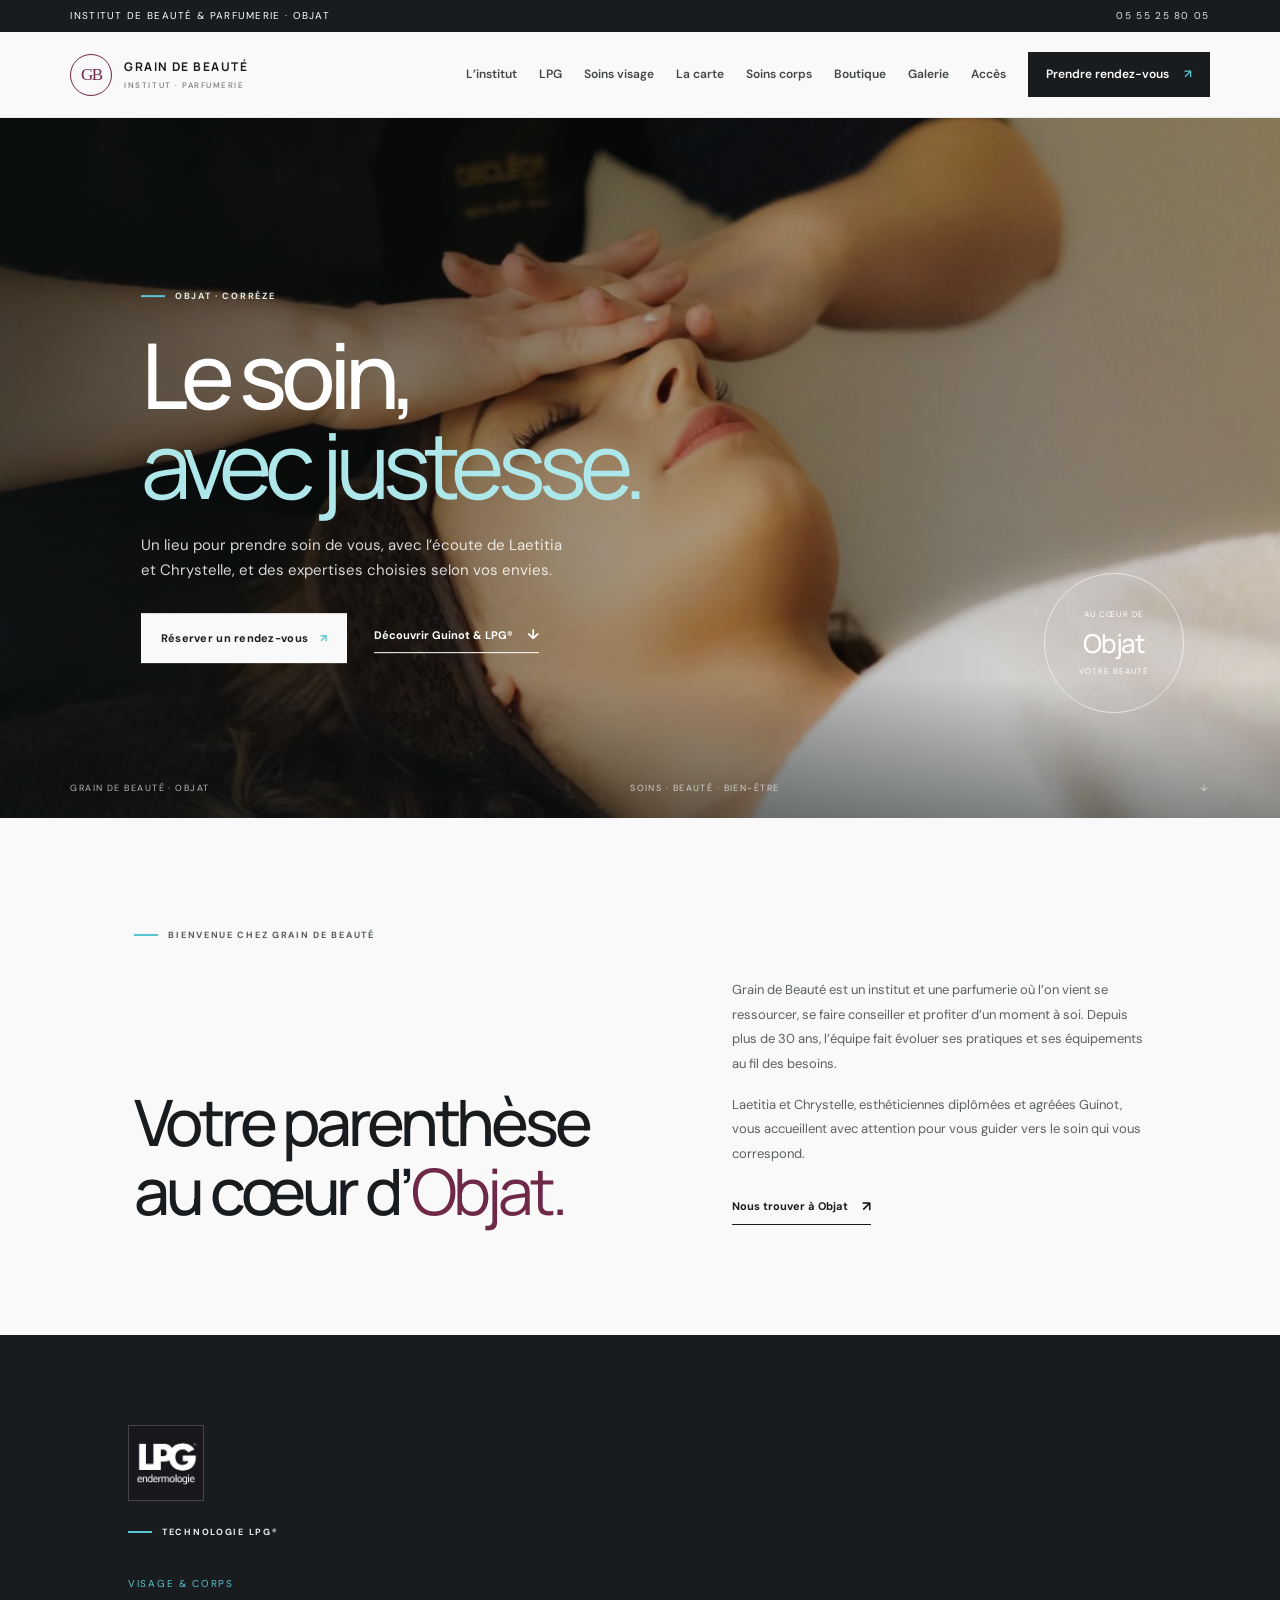
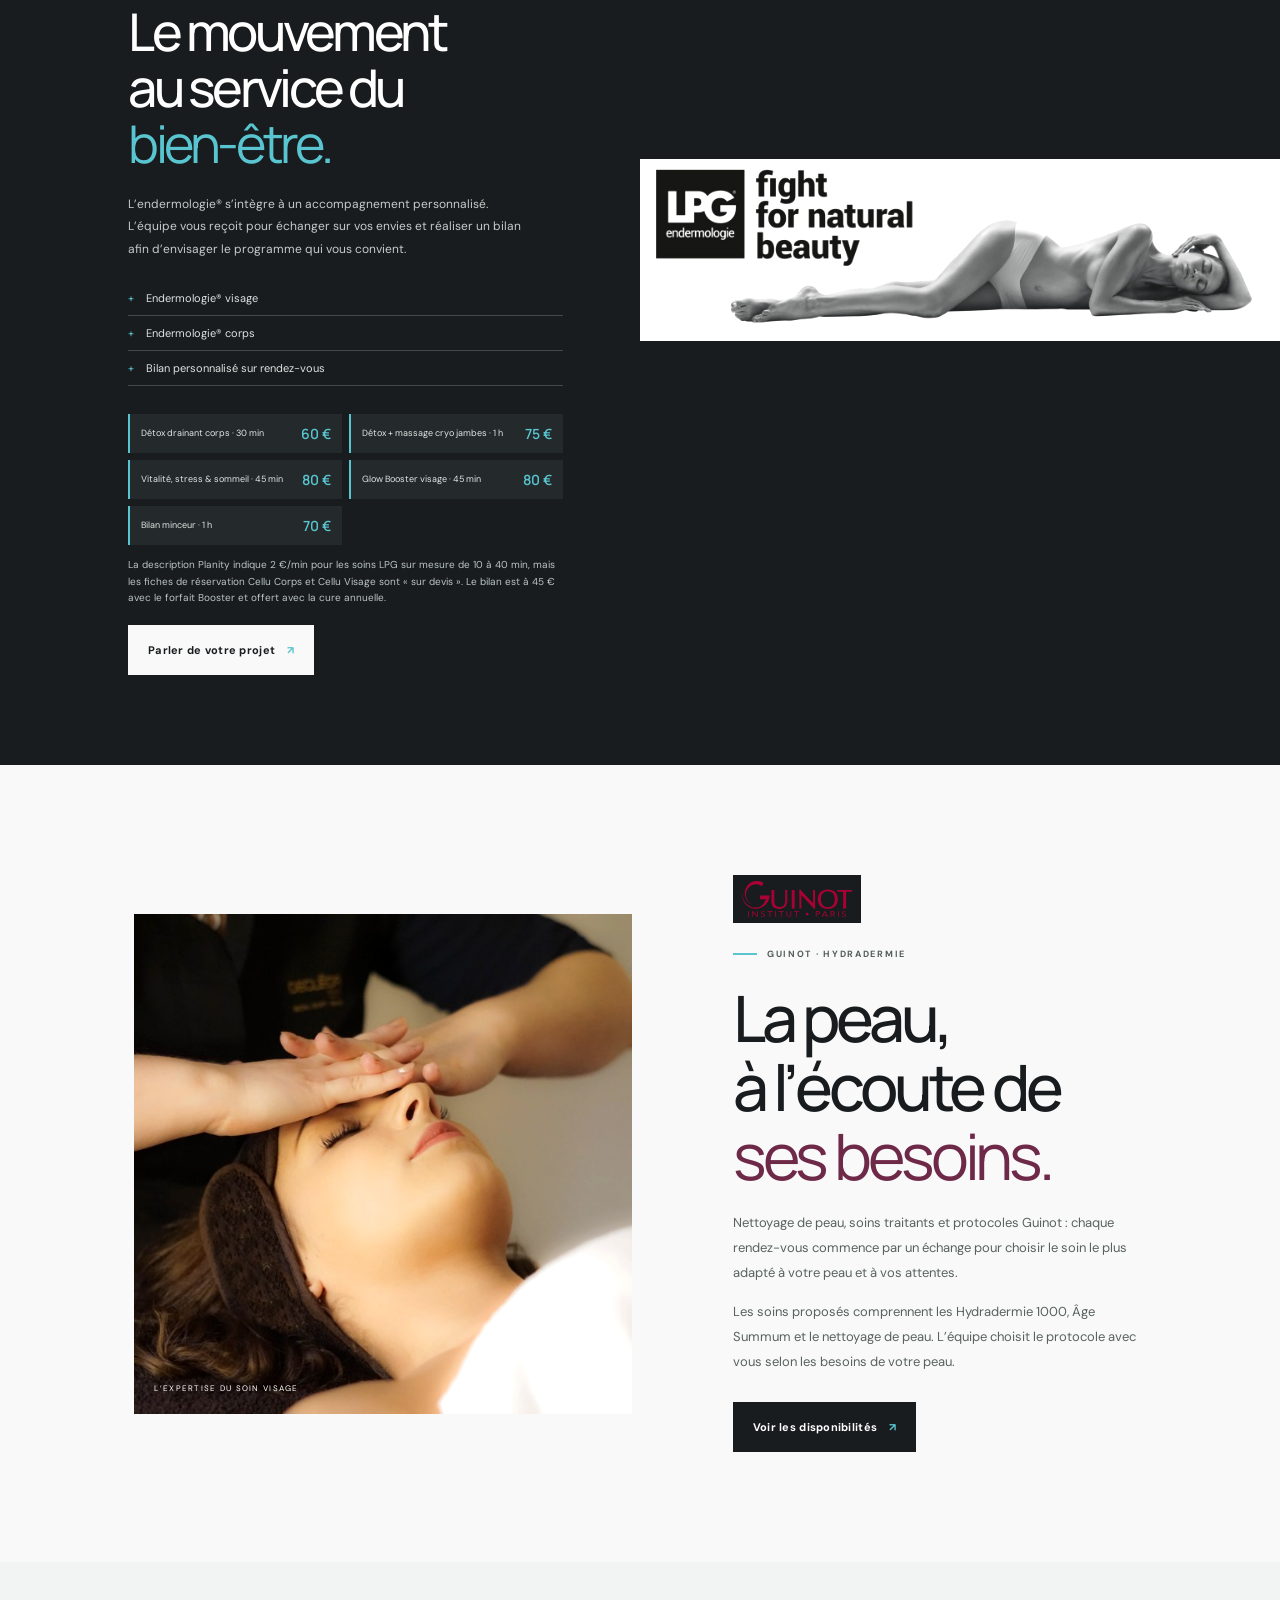
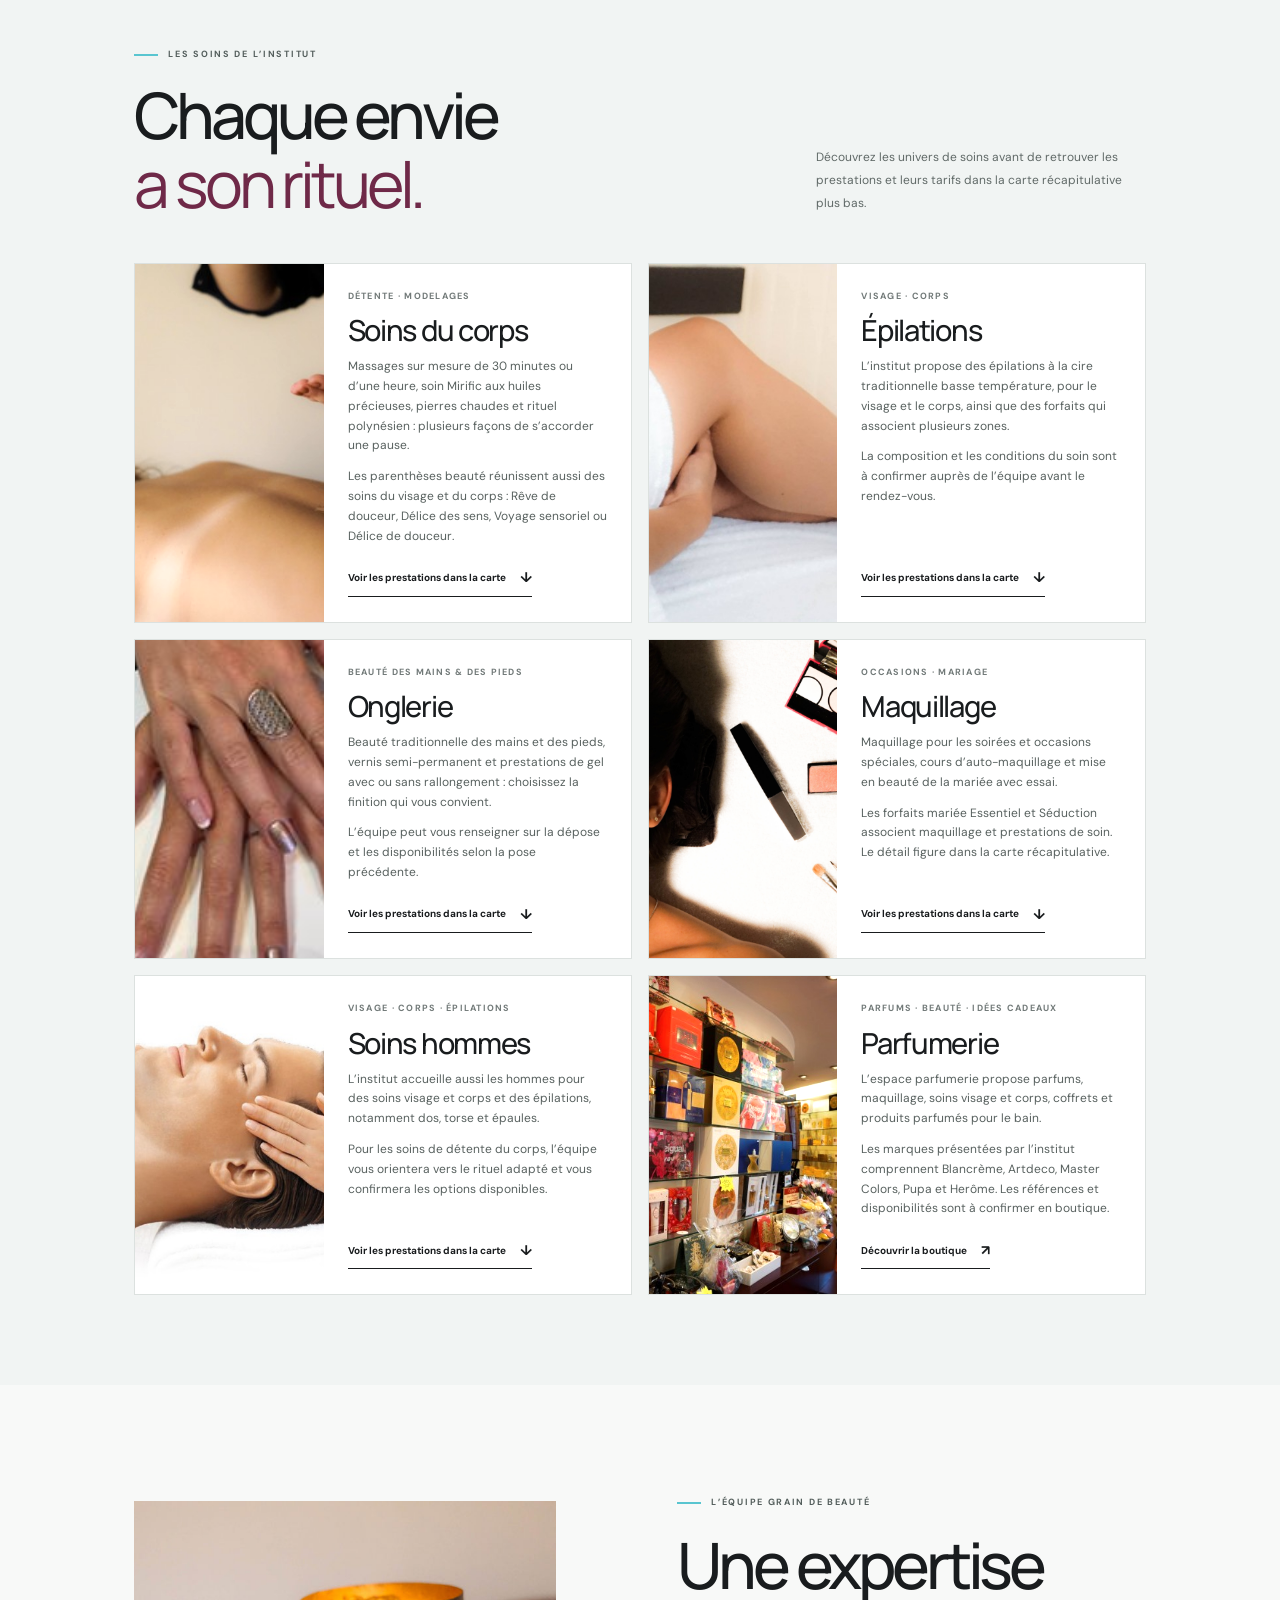
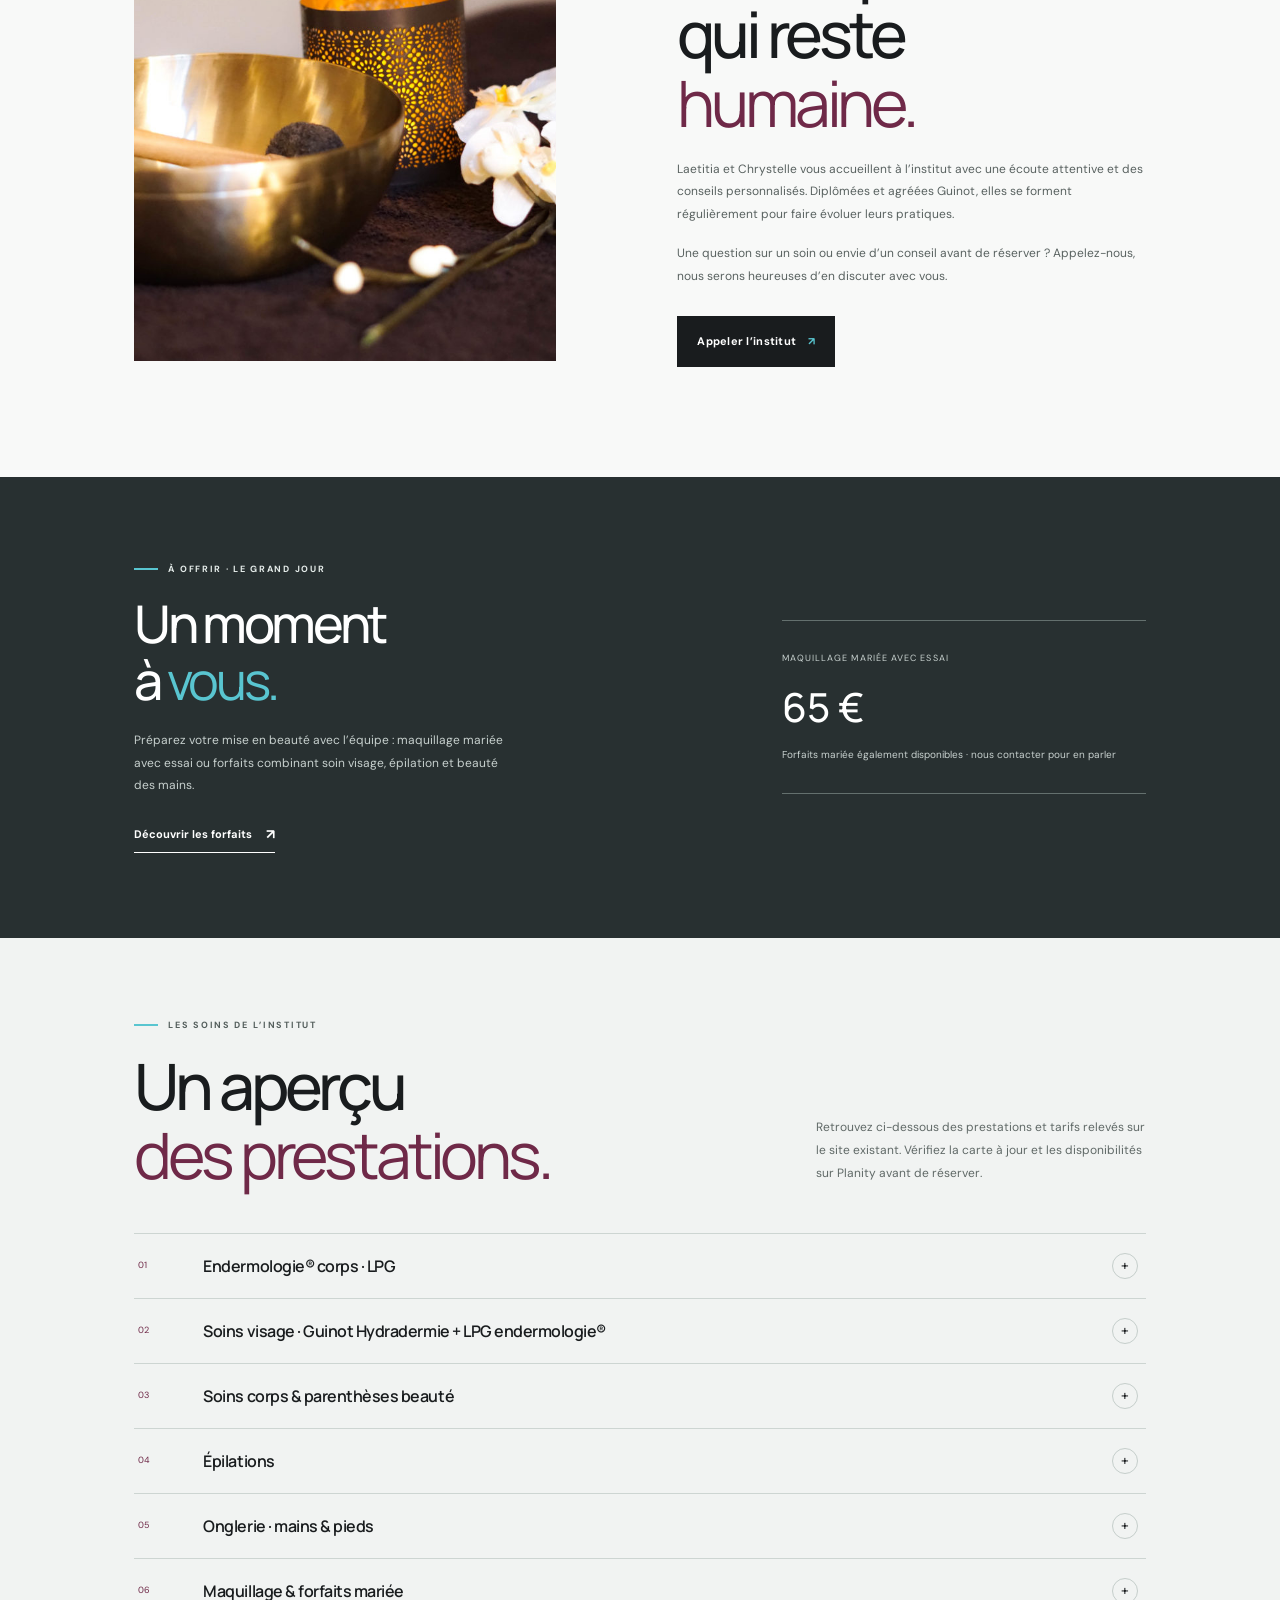
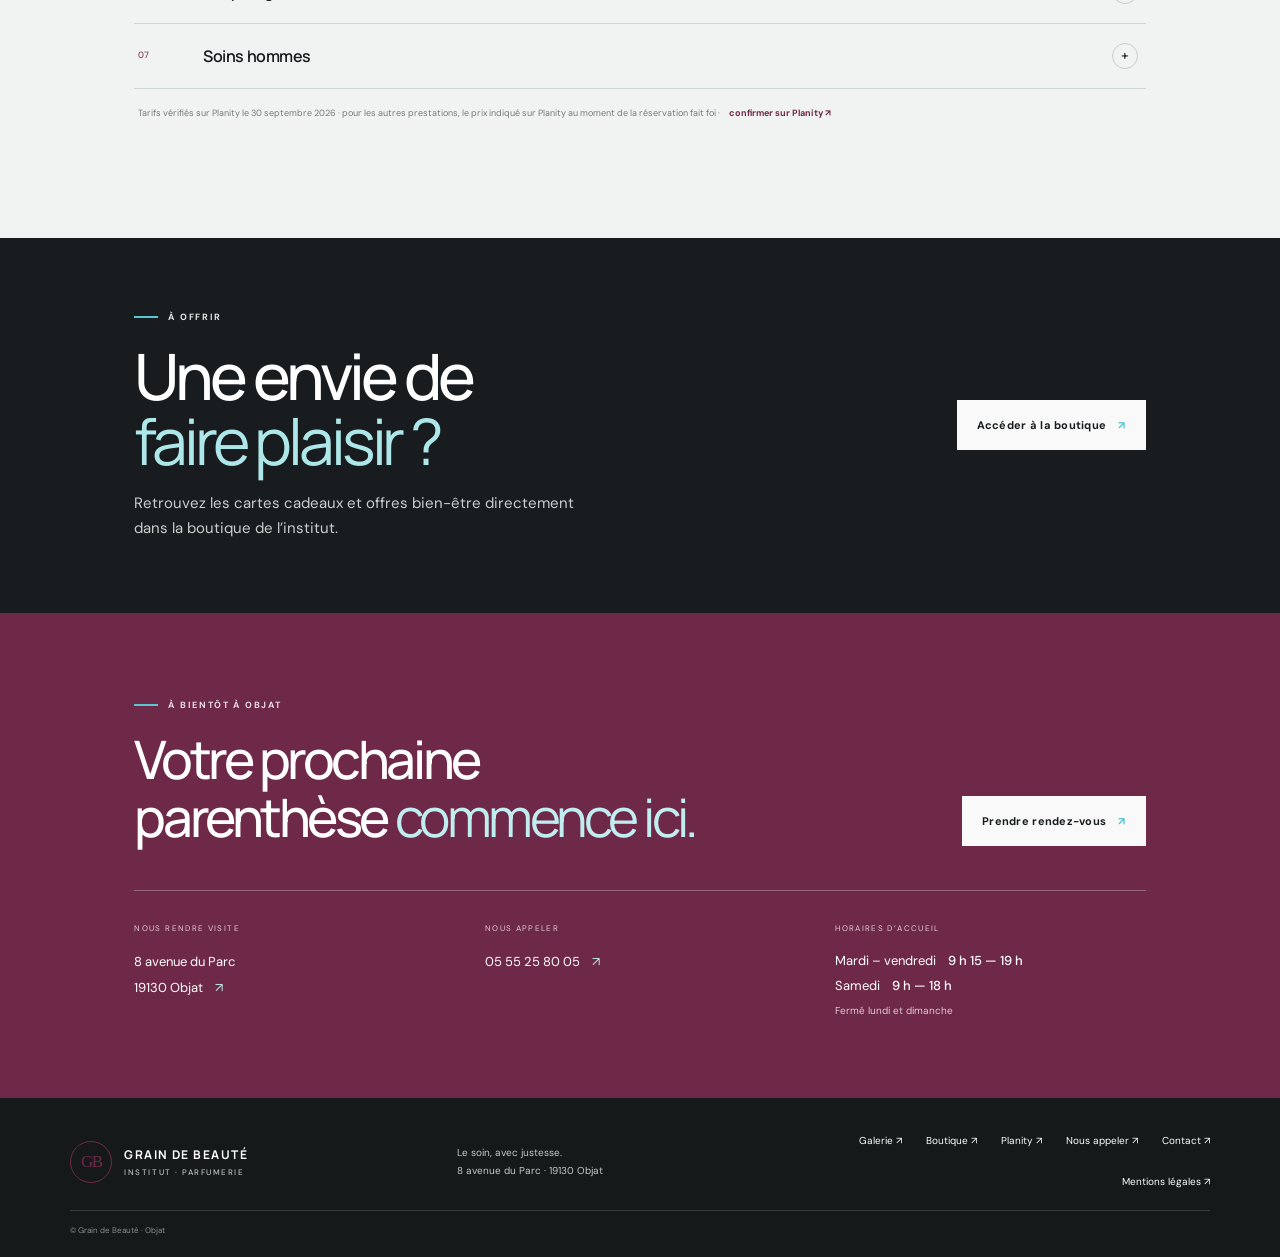
==== public/index.html @ 1030d1b6 "Use institute care section label" ====
<!doctype html>
<html lang="fr">
<head>
  <meta charset="utf-8">
  <meta name="viewport" content="width=device-width, initial-scale=1">
  <meta name="theme-color" content="#191c1e">
  <meta name="description" content="Grain de Beauté, institut de beauté et parfumerie à Objat. Soins visage Guinot, LPG, soins corps, épilation, onglerie et maquillage. Réservez votre rendez-vous.">
  <title>Grain de Beauté — Institut & parfumerie à Objat</title>
  <link rel="preconnect" href="https://fonts.googleapis.com">
  <link rel="preconnect" href="https://fonts.gstatic.com" crossorigin>
  <link href="https://fonts.googleapis.com/css2?family=DM+Sans:wght@400;500;600;700&family=Manrope:wght@400;500;600;700;800&display=swap" rel="stylesheet">
  <link rel="stylesheet" href="style.css?v=20260930n">
</head>
<body>
  <div class="topline"><span>Institut de beauté & parfumerie · Objat</span><a href="tel:+33555258005">05 55 25 80 05</a></div>
  <header class="header">
    <a class="brand" href="#accueil" aria-label="Grain de Beauté, accueil"><span class="brand-mark">GB</span><span>GRAIN DE BEAUTÉ<small>INSTITUT · PARFUMERIE</small></span></a>
    <button class="menu-toggle" aria-label="Ouvrir le menu" aria-expanded="false"><i></i><i></i></button>
    <nav class="nav"><a href="#institut">L’institut</a><a href="#lpg">LPG</a><a href="#visage">Soins visage</a><a href="#carte">La carte</a><a href="#article-corps">Soins corps</a><a href="#boutique">Boutique</a><a href="galerie.html#galerie">Galerie</a><a href="#contact">Accès</a><a class="nav-cta" href="https://www.planity.com/grain-de-beaute-19130-objat" target="_blank" rel="noopener">Prendre rendez-vous <span>↗</span></a></nav>
  </header>
  <main>
    <section class="hero" id="accueil">
      <img class="hero-image" src="assets/soin-visage-01.jpg" alt="Un moment de soin visage à l’institut Grain de Beauté">
      <div class="hero-shade"></div>
      <div class="hero-content"><p class="eyebrow light"><span></span> OBJAT · CORRÈZE</p><h1>Le soin,<br><em>avec justesse.</em></h1><p class="hero-copy">Un lieu pour prendre soin de vous, avec l’écoute de Laetitia et Chrystelle, et des expertises choisies selon vos envies.</p><div class="hero-actions"><a class="button button-light" href="https://www.planity.com/grain-de-beaute-19130-objat" target="_blank" rel="noopener">Réserver un rendez-vous <span>↗</span></a><a class="text-link light-link" href="#lpg">Découvrir Guinot & LPG® <span>↓</span></a></div></div>
      <div class="hero-stamp"><span>AU CŒUR DE</span><strong>Objat</strong><span>Votre beauté</span></div>
      <div class="hero-bottom"><span>GRAIN DE BEAUTÉ · OBJAT</span><span>SOINS · BEAUTÉ · BIEN-ÊTRE</span><span>↓</span></div>
    </section>
    <section class="intro section-pad" id="institut"><div class="eyebrow"><span></span> BIENVENUE CHEZ GRAIN DE BEAUTÉ</div><div class="intro-grid"><h2>Votre parenthèse<br>au cœur d’<em>Objat.</em></h2><div class="intro-text"><p>Grain de Beauté est un institut et une parfumerie où l’on vient se ressourcer, se faire conseiller et profiter d’un moment à soi. Depuis plus de 30 ans, l’équipe fait évoluer ses pratiques et ses équipements au fil des besoins.</p><p>Laetitia et Chrystelle, esthéticiennes diplômées et agréées Guinot, vous accueillent avec attention pour vous guider vers le soin qui vous correspond.</p><a class="text-link" href="#contact">Nous trouver à Objat <span>↗</span></a></div></div></section>
<section class="lpg-band" id="lpg"><div class="lpg-copy"><img class="lpg-brand-logo" src="assets/photos-site-source/Logoendermologie.jpg" alt="Logo LPG endermologie"><div class="eyebrow light"><span></span> TECHNOLOGIE LPG®</div><p class="lpg-kicker">VISAGE & CORPS</p><h2>Le mouvement<br>au service du <em>bien-être.</em></h2><p>L’endermologie® s’intègre à un accompagnement personnalisé. L’équipe vous reçoit pour échanger sur vos envies et réaliser un bilan afin d’envisager le programme qui vous convient.</p><ul><li>Endermologie® visage</li><li>Endermologie® corps</li><li>Bilan personnalisé sur rendez-vous</li></ul><div class="lpg-prices"><div><span>Détox drainant corps · 30 min</span><strong>60 €</strong></div><div><span>Détox + massage cryo jambes · 1 h</span><strong>75 €</strong></div><div><span>Vitalité, stress & sommeil · 45 min</span><strong>80 €</strong></div><div><span>Glow Booster visage · 45 min</span><strong>80 €</strong></div><div><span>Bilan minceur · 1 h</span><strong>70 €</strong></div></div><p class="lpg-price-note">La description Planity indique 2 €/min pour les soins LPG sur mesure de 10 à 40 min, mais les fiches de réservation Cellu Corps et Cellu Visage sont « sur devis ». Le bilan est à 45 € avec le forfait Booster et offert avec la cure annuelle.</p><a class="button button-light" href="https://www.planity.com/grain-de-beaute-19130-objat" target="_blank" rel="noopener">Parler de votre projet <span>↗</span></a></div><div class="lpg-art"><img class="lpg-photo" src="assets/photos-site-source/LPG-endermologie-recadrage.png" alt="Soin LPG endermologie, appareil et modèle"><div class="lpg-photo-shade"></div><span class="lpg-label">LE SOIN<br>AVEC JUSTESSE</span><span class="lpg-index">GDB / 06</span></div></section>
    <section class="feature section-pad" id="visage"><div class="feature-image"><img src="assets/soin-visage-01.jpg" alt="Soin visage professionnel à Objat"><span class="image-caption">L’EXPERTISE DU SOIN VISAGE</span></div><div class="feature-copy"><img class="feature-brand-logo" src="assets/guinot-logo.svg" alt="Guinot"><div class="eyebrow"><span></span> GUINOT · HYDRADERMIE</div><h2>La peau,<br>à l’écoute de <em>ses besoins.</em></h2><p>Nettoyage de peau, soins traitants et protocoles Guinot : chaque rendez-vous commence par un échange pour choisir le soin le plus adapté à votre peau et à vos attentes.</p><p>Les soins proposés comprennent les Hydradermie 1000, Âge Summum et le nettoyage de peau. L’équipe choisit le protocole avec vous selon les besoins de votre peau.</p><a class="button button-dark" href="https://www.planity.com/grain-de-beaute-19130-objat" target="_blank" rel="noopener">Voir les disponibilités <span>↗</span></a></div></section>


    <section class="editorial-services section-pad" aria-labelledby="editorial-services-title">
      <div class="section-heading"><div><div class="eyebrow"><span></span> LES SOINS DE L’INSTITUT</div><h2 id="editorial-services-title">Chaque envie<br><em>a son rituel.</em></h2></div><p>Découvrez les univers de soins avant de retrouver les prestations et leurs tarifs dans la carte récapitulative plus bas.</p></div>
      <div class="editorial-grid">
        <article class="editorial-card" id="article-corps"><img src="assets/photos-site-source/0959733001539679515.jpg" alt="Massage relaxant réalisé à l’institut" loading="lazy"><div><span class="small-index">DÉTENTE · MODELAGES</span><h3>Soins du corps</h3><p>Massages sur mesure de 30 minutes ou d’une heure, soin Mirific aux huiles précieuses, pierres chaudes et rituel polynésien : plusieurs façons de s’accorder une pause.</p><p>Les parenthèses beauté réunissent aussi des soins du visage et du corps : Rêve de douceur, Délice des sens, Voyage sensoriel ou Délice de douceur.</p><a class="text-link" href="#corps">Voir les prestations dans la carte <span>↓</span></a></div></article>
        <article class="editorial-card" id="article-epilation"><img src="assets/photos-site-source/0838986001539687919.jpg" alt="Soin d’épilation à l’institut" loading="lazy"><div><span class="small-index">VISAGE · CORPS</span><h3>Épilations</h3><p>L’institut propose des épilations à la cire traditionnelle basse température, pour le visage et le corps, ainsi que des forfaits qui associent plusieurs zones.</p><p>La composition et les conditions du soin sont à confirmer auprès de l’équipe avant le rendez-vous.</p><a class="text-link" href="#epilation">Voir les prestations dans la carte <span>↓</span></a></div></article>
        <article class="editorial-card" id="article-onglerie"><img src="assets/photos-site-source/0574151001539265938.jpg" alt="Manucure et vernis semi-permanent" loading="lazy"><div><span class="small-index">BEAUTÉ DES MAINS & DES PIEDS</span><h3>Onglerie</h3><p>Beauté traditionnelle des mains et des pieds, vernis semi-permanent et prestations de gel avec ou sans rallongement : choisissez la finition qui vous convient.</p><p>L’équipe peut vous renseigner sur la dépose et les disponibilités selon la pose précédente.</p><a class="text-link" href="#onglerie">Voir les prestations dans la carte <span>↓</span></a></div></article>
        <article class="editorial-card" id="article-maquillage"><img src="assets/photos-site-source/DSC06290-scaled.jpg" alt="Maquillage réalisé à Grain de Beauté" loading="lazy"><div><span class="small-index">OCCASIONS · MARIAGE</span><h3>Maquillage</h3><p>Maquillage pour les soirées et occasions spéciales, cours d’auto-maquillage et mise en beauté de la mariée avec essai.</p><p>Les forfaits mariée Essentiel et Séduction associent maquillage et prestations de soin. Le détail figure dans la carte récapitulative.</p><a class="text-link" href="#maquillage">Voir les prestations dans la carte <span>↓</span></a></div></article>
        <article class="editorial-card" id="article-hommes"><img src="assets/photos-site-source/homme.jpg" alt="Soin proposé aux hommes à l’institut" loading="lazy"><div><span class="small-index">VISAGE · CORPS · ÉPILATIONS</span><h3>Soins hommes</h3><p>L’institut accueille aussi les hommes pour des soins visage et corps et des épilations, notamment dos, torse et épaules.</p><p>Pour les soins de détente du corps, l’équipe vous orientera vers le rituel adapté et vous confirmera les options disponibles.</p><a class="text-link" href="#hommes">Voir les prestations dans la carte <span>↓</span></a></div></article>
        <article class="editorial-card" id="article-parfumerie"><img src="assets/photos-site-source/0691346001542719117.jpg" alt="Parfums et produits de beauté en boutique" loading="lazy"><div><span class="small-index">PARFUMS · BEAUTÉ · IDÉES CADEAUX</span><h3>Parfumerie</h3><p>L’espace parfumerie propose parfums, maquillage, soins visage et corps, coffrets et produits parfumés pour le bain.</p><p>Les marques présentées par l’institut comprennent Blancrème, Artdeco, Master Colors, Pupa et Herôme. Les références et disponibilités sont à confirmer en boutique.</p><a class="text-link" href="#boutique">Découvrir la boutique <span>↗</span></a></div></article>
      </div>
    </section>

    <section class="team section-pad" id="equipe"><div class="team-image"><img src="assets/institut-reference.jpg" alt="Un aperçu de l’univers de Grain de Beauté"></div><div class="team-copy"><div class="eyebrow"><span></span> L’ÉQUIPE GRAIN DE BEAUTÉ</div><h2>Une expertise<br>qui reste <em>humaine.</em></h2><p>Laetitia et Chrystelle vous accueillent à l’institut avec une écoute attentive et des conseils personnalisés. Diplômées et agréées Guinot, elles se forment régulièrement pour faire évoluer leurs pratiques.</p><p>Une question sur un soin ou envie d’un conseil avant de réserver ? Appelez-nous, nous serons heureuses d’en discuter avec vous.</p><a class="button button-dark" href="tel:+33555258005">Appeler l’institut <span>↗</span></a></div></section>
    <section class="bridal section-pad"><div class="bridal-note"><div class="eyebrow light"><span></span> À OFFRIR · LE GRAND JOUR</div><h2>Un moment<br>à <em>vous.</em></h2><p>Préparez votre mise en beauté avec l’équipe : maquillage mariée avec essai ou forfaits combinant soin visage, épilation et beauté des mains.</p><a class="text-link light-link" href="https://www.planity.com/grain-de-beaute-19130-objat" target="_blank" rel="noopener">Découvrir les forfaits <span>↗</span></a></div><div class="bridal-price"><span>MAQUILLAGE MARIÉE AVEC ESSAI</span><strong>65 €</strong><small>Forfaits mariée également disponibles · nous contacter pour en parler</small></div></section>

    <section class="service-menus section-pad" id="carte">
      <div class="section-heading"><div><div class="eyebrow"><span></span> LES SOINS DE L’INSTITUT</div><h2>Un aperçu<br><em>des prestations.</em></h2></div><p>Retrouvez ci-dessous des prestations et tarifs relevés sur le site existant. Vérifiez la carte à jour et les disponibilités sur Planity avant de réserver.</p></div>
      <details class="menu-accordion" id="lpg-carte"><summary><span>01</span><strong>Endermologie® corps · LPG</strong><span>+</span></summary><div class="menu-content"><div class="menu-items"><div><b>Détox drainant corps</b><small>45 min · 60 €</small></div><div><b>Détox drainant + massage cryo jambes</b><small>1 h · 75 €</small></div><div><b>Vitalité, stress & sommeil corps</b><small>45 min · 80 €</small></div><div><b>Soin sur mesure corps ou visage</b><small>10 à 40 min · 2 €/min dans la description Planity · fiche de réservation : sur devis</small></div><div><b>Forfait Booster · 10 séances</b><small>30 min · 60 €/séance ou 40 min · 80 €/séance (forfait sur devis)</small></div><div><b>Forfait Optimisation · 10 séances + 2 offertes</b><small>30 min · 60 €/séance ou 40 min · 80 €/séance dans la description Planity · réservation sur devis</small></div><div><b>Abonnement annuel corps · 20 séances + 4 offertes</b><small>30 min · 100 €/mois ou 40 min · 135 €/mois dans la description Planity · réservation sur devis</small></div></div><p class="menu-small">Un bilan personnalisé est proposé pour définir le programme. Les prestations et conditions sont à confirmer avec l’institut.</p></div></details>
      <details class="menu-accordion" id="visage-carte"><summary><span>02</span><strong>Soins visage · Guinot Hydradermie + LPG endermologie®</strong><span>+</span></summary><div class="menu-content"><div class="menu-items"><div><b>Soin détox réoxygénant</b><small>1 h 30 · 70 €</small></div><div><b>Hydradermie 1000</b><small>1 h 30 · 85 €</small></div><div><b>Hydradermie 1000 Jeunesse</b><small>1 h 30 · 95 €</small></div><div><b>Hydradermie 1000 Lift</b><small>1 h 30 · 110 €</small></div><div><b>Âge Summum</b><small>1 h 15 · 100 €</small></div><div><b>Hydradermie 1000 Lift + Âge Summum</b><small>1 h 30 · 120 €</small></div><div><b>Nettoyage de peau</b><small>1 h · 55 €</small></div><div><b>Soin moins de 20 ans</b><small>1 h · 45 €</small></div><div><b>Endermo Glow Booster</b><small>45 min · 80 €</small></div><div><b>Endermo Repulp</b><small>1 h · 100 €</small></div><div><b>Rénovateur peau neuve</b><small>1 h 30 · 110 €</small></div><div><b>Pro Lift</b><small>1 h 30 · 130 €</small></div><div><b>Endermo Regard & Lèvres</b><small>1 h · 90 €</small></div></div></div></details>
      <details class="menu-accordion" id="corps"><summary><span>03</span><strong>Soins corps & parenthèses beauté</strong><span>+</span></summary><div class="menu-content"><p>Des soins corps pour se détendre et se relaxer, dans un cadre chaleureux et moderne.</p><div class="menu-items"><div><b>Massage sur mesure</b><small>30 min · 40 € / 1 h · 70 €</small></div><div><b>Soin Mirific aux huiles précieuses</b><small>Massage · 1 h · 80 €</small></div><div><b>Soin aux pierres chaudes</b><small>1 h 30 · 105 €</small></div><div><b>Rituel Polynésien</b><small>Gommage et modelage Lomi Lomi · 1 h 30 · 95 €</small></div><div><b>Escale dos délassante</b><small>Gommage, enveloppement, massage · 1 h · 62 €</small></div><div><b>Rêve de douceur</b><small>1 h 30 · 85 €</small></div><div><b>Délice des sens</b><small>Modelage corps et visage, massage crânien · 1 h 30 · 100 €</small></div><div><b>Voyage sensoriel</b><small>Modelage corps et soin visage · 2 h · 115 €</small></div><div><b>Délice de douceur</b><small>Soin visage, massage corps et crânien · 2 h 30 · 165 €</small></div></div></div></details>
      <details class="menu-accordion" id="epilation"><summary><span>04</span><strong>Épilations</strong><span>+</span></summary><div class="menu-content"><p>Cire traditionnelle basse température, composée à 95 % d’ingrédients d’origine naturelle selon la présentation du site existant.</p><div class="menu-items"><div><b>Lèvres</b><small>9,50 €</small></div><div><b>Sourcils</b><small>10,50 €</small></div><div><b>Lèvres et sourcils</b><small>17 €</small></div><div><b>Lèvres et menton</b><small>14 €</small></div><div><b>Lèvres, sourcils et menton</b><small>20 €</small></div><div><b>Demi-bras · aisselles · demi-jambes · cuisses</b><small>14 € · 13 € · 19 € · 23 €</small></div><div><b>Jambes entières · maillot · brésilien · intégral</b><small>28 € · 17 € · 23 € · 30 €</small></div><div><b>Forfaits demi-jambes + aisselles + maillot</b><small>Classique 39 € · brésilien 43 € · intégral 47 €</small></div><div><b>Forfaits jambes entières + aisselles + maillot</b><small>Classique 42 € · brésilien 46 € · intégral 51 €</small></div><div><b>Jambes entières + maillot</b><small>34 €</small></div></div></div></details>
      <details class="menu-accordion" id="onglerie"><summary><span>05</span><strong>Onglerie · mains & pieds</strong><span>+</span></summary><div class="menu-content"><p>Beauté des mains et des pieds, vernis semi-permanent et prestations gel.</p><div class="menu-items"><div><b>Beauté des mains ou des pieds</b><small>1 h · 30 €</small></div><div><b>Semi-permanent couleur</b><small>Mains ou pieds · 1 h · 30 €</small></div><div><b>Vernis French</b><small>Mains ou pieds · 1 h · 34 €</small></div><div><b>Forfait mains et pieds couleur / French</b><small>1 h 45 · 52 € / 60 €</small></div><div><b>Dépose semi-permanent</b><small>Grain de Beauté 14 € · hors institut 20 €</small></div><div><b>Pose complète sur ongles naturels</b><small>Couleur 54 € · French 58 €</small></div><div><b>Pose avec capsules ou rallongement</b><small>Couleur 62 € · French 66 €</small></div><div><b>Remplissage</b><small>Couleur 40 € · French 49 €</small></div><div><b>Dépose complète gel</b><small>Tarif à confirmer à l’institut · non affiché sur Planity</small></div></div></div></details>
      <details class="menu-accordion" id="maquillage"><summary><span>06</span><strong>Maquillage & forfaits mariée</strong><span>+</span></summary><div class="menu-content"><p>Maquillage soirée et occasions spéciales, cours ou mise en beauté de la mariée.</p><div class="menu-items"><div><b>Maquillage soirée / occasion spéciale</b><small>30 min · 32 €</small></div><div><b>Cours d’auto-maquillage</b><small>Tarif et durée à confirmer sur Planity</small></div><div><b>Teinture des cils</b><small>30 min · 19 €</small></div><div><b>Maquillage mariée avec essai</b><small>65 €</small></div><div><b>Forfait Mariée Essentiel</b><small>Glow Booster LPG + maquillage et essai · 130 €</small></div><div><b>Forfait Mariée Séduction</b><small>Glow Booster LPG + semi-permanent mains + sourcils + maquillage et essai · 170 €</small></div></div></div></details>
      <details class="menu-accordion" id="hommes"><summary><span>07</span><strong>Soins hommes</strong><span>+</span></summary><div class="menu-content"><p>Soins visage et corps, épilations. Les soins détente et relaxation sont détaillés dans la carte soins corps.</p><div class="menu-items"><div><b>Épilation dos ou torse</b><small>26,50 €</small></div><div><b>Épilation épaules</b><small>17 €</small></div></div></div></details>







      <div class="menu-note">Tarifs vérifiés sur Planity le 30 septembre 2026 · pour les autres prestations, le prix indiqué sur Planity au moment de la réservation fait foi · <a href="https://www.planity.com/grain-de-beaute-19130-objat" target="_blank" rel="noopener">confirmer sur Planity <span class="link-arrow">↗</span></a></div>
    </section>
    <section class="shop-cta section-pad" id="boutique"><div><div class="eyebrow light"><span></span> À OFFRIR</div><h2>Une envie de<br><em>faire plaisir ?</em></h2><p>Retrouvez les cartes cadeaux et offres bien-être directement dans la boutique de l’institut.</p></div><a class="button button-light" href="https://www.grain-de-beaute-objat.fr/boutique/" target="_blank" rel="noopener">Accéder à la boutique <span>↗</span></a></section>
    <section class="contact section-pad" id="contact"><div class="contact-top"><div><div class="eyebrow light"><span></span> À BIENTÔT À OBJAT</div><h2>Votre prochaine<br>parenthèse <em>commence ici.</em></h2></div><a class="button button-light" href="https://www.planity.com/grain-de-beaute-19130-objat" target="_blank" rel="noopener">Prendre rendez-vous <span>↗</span></a></div><div class="contact-grid"><div><span class="contact-label">NOUS RENDRE VISITE</span><a href="https://maps.google.com/?q=8+Avenue+du+Parc+19130+Objat" target="_blank" rel="noopener">8 avenue du Parc<br>19130 Objat <span>↗</span></a></div><div><span class="contact-label">NOUS APPELER</span><a href="tel:+33555258005">05 55 25 80 05 <span>↗</span></a></div><div><span class="contact-label">HORAIRES D’ACCUEIL</span><p>Mardi – vendredi <b>9 h 15 — 19 h</b><br>Samedi <b>9 h — 18 h</b><br><small>Fermé lundi et dimanche</small></p></div></div></section>
  </main>
  <footer class="footer"><a class="brand footer-brand" href="#accueil"><span class="brand-mark">GB</span><span>GRAIN DE BEAUTÉ<small>INSTITUT · PARFUMERIE</small></span></a><p>Le soin, avec justesse.<br>8 avenue du Parc · 19130 Objat</p><div class="footer-links"><a href="galerie.html#galerie">Galerie <span class="link-arrow">↗</span></a><a href="#boutique">Boutique <span class="link-arrow">↗</span></a><a href="https://www.planity.com/grain-de-beaute-19130-objat" target="_blank" rel="noopener">Planity <span class="link-arrow">↗</span></a><a href="tel:+33555258005">Nous appeler <span class="link-arrow">↗</span></a><a href="https://www.grain-de-beaute-objat.fr/contact/" target="_blank" rel="noopener">Contact <span class="link-arrow">↗</span></a><a href="https://www.grain-de-beaute-objat.fr/mentions-legales/" target="_blank" rel="noopener">Mentions légales <span class="link-arrow">↗</span></a></div><small class="copyright">© Grain de Beauté · Objat</small></footer>
  <a class="mobile-book" href="https://www.planity.com/grain-de-beaute-19130-objat" target="_blank" rel="noopener">Réserver sur Planity <span>↗</span></a>
  <script src="script.js"></script>
</body>
</html>
---- public/style.css ----
:root{--ink:#191c1e;--paper:#f8f9f8;--mist:#e8efee;--cyan:#59c5d0;--plum:#6f2948;--muted:#727a79;--line:#dce1df;--font:'DM Sans',Arial,sans-serif;--display:'Manrope','DM Sans',Arial,sans-serif}*{box-sizing:border-box}html{scroll-behavior:smooth;scroll-padding-top:92px}body{margin:0;background:var(--paper);color:var(--ink);font-family:var(--font);font-size:15px;line-height:1.65}a{color:inherit;text-decoration:none}img{display:block;max-width:100%}.topline{height:32px;padding:0 5.5%;display:flex;justify-content:space-between;align-items:center;background:var(--ink);color:#fff;font-size:10px;letter-spacing:.13em;text-transform:uppercase}.topline a{color:#d6e6e5}.header{height:86px;padding:0 5.5%;display:flex;justify-content:space-between;align-items:center;background:var(--paper);position:sticky;top:0;z-index:20;border-bottom:1px solid rgba(25,28,30,.08)}.brand{display:flex;gap:12px;align-items:center;font:700 12px var(--display);letter-spacing:.12em;line-height:1.35}.brand small{display:block;font:500 8px var(--font);letter-spacing:.19em;margin-top:4px;color:var(--muted)}.brand-mark{width:42px;height:42px;border:1px solid var(--plum);border-radius:50%;display:grid;place-items:center;color:var(--plum);font:400 17px Georgia,serif;letter-spacing:-.08em}.nav{display:flex;align-items:center;gap:22px;font-size:12px;font-weight:600}.nav>a:not(.nav-cta){color:#414648}.nav>a:not(.nav-cta):hover,.text-link:hover{color:var(--plum)}.nav-cta{background:var(--ink);color:#fff;padding:13px 18px}.nav-cta span,.button span{margin-left:12px;color:var(--cyan)}.menu-toggle{display:none;background:none;border:0}.hero{position:relative;height:min(700px,calc(100vh - 118px));min-height:570px;overflow:hidden;color:white;background:#202526}.hero-image,.hero-shade{position:absolute;inset:0;width:100%;height:100%;object-fit:cover}.hero-image{object-position:center 44%;filter:saturate(.78)}.hero-shade{background:linear-gradient(90deg,rgba(13,18,19,.73) 0%,rgba(13,18,19,.43) 43%,rgba(13,18,19,.05) 100%),linear-gradient(0deg,rgba(13,18,19,.44),transparent 20%)}.hero-content{position:absolute;top:50%;left:11%;transform:translateY(-49%);max-width:590px}.eyebrow{font-size:9px;letter-spacing:.19em;font-weight:700;display:flex;align-items:center;gap:10px;color:#545e5c}.eyebrow>span{width:24px;height:2px;background:var(--cyan);display:inline-block}.eyebrow.light{color:#e5ecea}.hero h1{font:500 clamp(58px,7.1vw,102px)/.99 var(--display);letter-spacing:-.075em;margin:26px 0 23px}.hero h1 em,.intro h2 em,.section-heading h2 em,.feature-copy h2 em,.price-head h2 em,.lpg-copy h2 em,.split-info h2 em,.bridal h2 em,.team-copy h2 em,.contact h2 em{font-weight:400;font-style:normal;color:var(--plum)}.hero h1 em{color:#aee7e9}.hero-copy{max-width:430px;color:rgba(255,255,255,.83);font-size:15px}.hero-actions{display:flex;gap:27px;align-items:center;margin-top:31px}.button{display:inline-flex;align-items:center;justify-content:center;padding:16px 20px;font-size:11px;font-weight:700;letter-spacing:.025em;transition:transform .2s,background .2s}.button:hover{transform:translateY(-2px)}.button-light{background:var(--paper);color:var(--ink)}.button-dark{background:var(--ink);color:white}.text-link{font-size:11px;font-weight:700;border-bottom:1px solid currentColor;padding-bottom:6px;display:inline-flex;align-items:center;gap:14px}.text-link span{font-size:14px}.light-link{color:white}.hero-stamp{position:absolute;right:7.5%;bottom:15%;height:140px;width:140px;border:1px solid rgba(255,255,255,.6);border-radius:50%;display:flex;flex-direction:column;align-items:center;justify-content:center;font-size:8px;letter-spacing:.13em;text-transform:uppercase;text-align:center}.hero-stamp strong{font:500 26px var(--display);letter-spacing:-.05em;text-transform:none;margin:4px}.hero-bottom{position:absolute;left:5.5%;right:5.5%;bottom:22px;display:flex;justify-content:space-between;font-size:9px;letter-spacing:.16em;color:rgba(255,255,255,.7)}.section-pad{padding:110px 10.5%}.intro{background:var(--paper)}.intro-grid{display:grid;grid-template-columns:1.1fr .9fr;gap:9%;align-items:end;margin-top:35px}.intro h2,.section-heading h2,.feature-copy h2,.price-head h2,.lpg-copy h2,.split-info h2,.bridal h2,.team-copy h2,.contact h2{font:500 clamp(38px,5vw,65px)/1.08 var(--display);letter-spacing:-.065em;margin:0}.intro-text p,.feature-copy p,.team-copy p{font-size:13px;color:#596260;line-height:1.9;margin:0 0 16px}.intro-text .text-link{margin-top:12px}.intro-stats{margin-top:75px;border-top:1px solid var(--line);display:grid;grid-template-columns:repeat(3,1fr)}.intro-stats>div{display:flex;gap:16px;align-items:center;padding:22px 0;border-bottom:1px solid var(--line)}.intro-stats strong{font:500 25px var(--display);color:var(--plum)}.intro-stats span{font-size:11px;color:#58615e}.services{background:#eef2f1}.section-heading,.price-head{display:flex;align-items:end;justify-content:space-between;gap:50px;margin-bottom:44px}.section-heading h2,.price-head h2{margin-top:18px}.section-heading>p,.price-head>p{max-width:330px;color:#606967;font-size:12px;margin:0 0 4px;line-height:1.9}.service-grid{display:grid;grid-template-columns:repeat(4,1fr);gap:30px 16px}.service-card{min-width:0}.service-img,.service-color{height:270px;position:relative;overflow:hidden}.service-img img{width:100%;height:100%;object-fit:cover;transition:transform .5s}.service-card:hover .service-img img{transform:scale(1.04)}.card-num{position:absolute;left:15px;top:14px;color:#fff;font-size:9px;letter-spacing:.1em;text-shadow:0 1px 8px #222}.service-color{display:flex;align-items:center;justify-content:center}.line-art{font:500 95px/.9 var(--display);letter-spacing:-.1em;opacity:.7}.card-tag{position:absolute;left:17px;bottom:16px;font-size:8px;font-weight:700;letter-spacing:.14em}.color-mist{background:#d8e3e1;color:#56615e}.color-dark{background:#363e3e;color:#bccbca}.color-plum{background:#6f2948;color:#efdfe5}.color-cyan{background:#a3dce0;color:#304548}.color-olive{background:#bbc7b3;color:#485348}.color-sand{background:#d9d2c7;color:#5e554a}.color-pink{background:#e5d3d6;color:#634a51}.service-meta{display:flex;justify-content:space-between;align-items:center;padding:13px 0 0;border-bottom:1px solid #ccd4d1;padding-bottom:13px}.service-meta h3{font:600 16px var(--display);margin:0 0 2px;letter-spacing:-.04em}.service-meta p{margin:0;color:#69716f;font-size:9px}.arrow{border:1px solid #bfc8c5;border-radius:50%;width:28px;height:28px;display:grid;place-items:center;font-size:11px;transition:all .2s}.service-card:hover .arrow{background:var(--ink);color:white}.feature{display:grid;grid-template-columns:1fr .83fr;gap:10%;align-items:center}.feature-image{height:500px;position:relative}.feature-image img{width:100%;height:100%;object-fit:cover;object-position:45% center}.image-caption{position:absolute;bottom:19px;left:20px;color:white;font-size:8px;letter-spacing:.16em}.feature-copy h2{margin:21px 0}.feature-copy p{margin-bottom:15px}.feature-copy .button{margin-top:13px}.price-section{background:white;padding-top:95px;padding-bottom:95px}.price-list{border-top:1px solid var(--line);margin-bottom:25px}.price-row{display:grid;grid-template-columns:1fr 100px 72px;gap:22px;align-items:center;padding:20px 0;border-bottom:1px solid var(--line)}.price-name{display:flex;align-items:center;gap:22px}.price-name>span{font-size:9px;color:#969e9b}.price-name h3{font:600 14px var(--display);margin:0 0 2px}.price-name p{margin:0;color:#737c79;font-size:10px}.duration{font-size:10px;color:#727a79}.price-row>strong{font:600 15px var(--display);text-align:right}.price-section>.text-link{margin-top:4px}.lpg-band{display:grid;grid-template-columns:1fr 1fr;background:var(--ink);color:white;min-height:570px}.lpg-copy{padding:90px 12% 90px 20%;align-self:center}.lpg-kicker{font-size:10px;letter-spacing:.17em;color:var(--cyan);margin:36px 0 12px}.lpg-copy h2{font-size:52px}.lpg-copy h2 em{color:var(--cyan)}.lpg-copy>p:not(.lpg-kicker){font-size:12px;line-height:1.9;color:#c4ccca;max-width:410px;margin:20px 0}.lpg-copy ul{list-style:none;padding:0;margin:20px 0 28px;color:#dce3e1;font-size:11px}.lpg-copy li{padding:8px 0;border-bottom:1px solid #41494a}.lpg-copy li:before{content:'+';color:var(--cyan);margin-right:12px}.lpg-art{position:relative;overflow:hidden;background:#282f30;min-height:0;height:auto;aspect-ratio:3.52/1;align-self:center;display:grid;place-items:center}.circle{position:absolute;border:1px solid rgba(89,197,208,.46);border-radius:50%;aspect-ratio:1}.circle-one{width:60%;}.circle-two{width:42%;border-color:rgba(255,255,255,.44)}.lpg-label{font:500 27px/1.1 var(--display);letter-spacing:-.06em;z-index:1;text-align:center}.lpg-index{position:absolute;right:7%;bottom:7%;font-size:9px;letter-spacing:.15em;color:#a5cfce}.split-info{display:grid;grid-template-columns:1fr 1fr;padding-top:0;padding-bottom:0}.split-info article{padding:90px 13% 90px 0;border-bottom:1px solid var(--line)}.split-info article+article{border-left:1px solid var(--line);padding-left:13%;padding-right:0}.small-index{font-size:9px;font-weight:700;letter-spacing:.17em;color:#737d79}.split-info h2{font-size:42px;margin:23px 0 16px}.split-info p{color:#5e6764;font-size:12px;line-height:1.9;max-width:360px;margin-bottom:24px}.details{padding-top:35px;padding-bottom:105px;display:grid;grid-template-columns:1fr 1fr;column-gap:8%;row-gap:0}.detail{display:grid;grid-template-columns:36px 1fr 28px;gap:13px;align-items:start;padding:24px 0;border-bottom:1px solid var(--line)}.detail-index{font-size:9px;color:var(--plum);padding-top:5px}.detail h3{margin:0;font:600 15px var(--display)}.detail p{font-size:10px;color:#6e7774;margin:5px 0 0}.detail>a{width:27px;height:27px;border:1px solid var(--line);display:grid;place-items:center;border-radius:50%}.bridal{background:#283031;color:white;display:flex;justify-content:space-between;gap:50px;align-items:center;padding-top:85px;padding-bottom:85px}.bridal h2{font-size:52px;margin:20px 0}.bridal h2 em{color:var(--cyan)}.bridal-note>p{max-width:380px;color:#c7d0ce;font-size:12px;line-height:1.9;margin-bottom:24px}.bridal-price{width:36%;padding:30px 0;border-top:1px solid #64706e;border-bottom:1px solid #64706e;display:flex;flex-direction:column;gap:13px}.bridal-price span{font-size:9px;letter-spacing:.12em;color:#c8d1cf}.bridal-price strong{font:500 40px var(--display)}.bridal-price small{color:#c8d1cf;font-size:10px}.team{display:grid;grid-template-columns:.9fr 1fr;gap:12%;align-items:center}.team-image{height:460px;overflow:hidden}.team-image img{width:100%;height:100%;object-fit:cover}.team-copy h2{margin:20px 0}.team-copy p{font-size:12px}.team-copy .button{margin-top:13px}.contact{background:var(--plum);color:white;padding-top:85px;padding-bottom:75px}.contact .eyebrow{color:#eadfe4}.contact h2{font-size:53px;margin-top:19px}.contact h2 em{color:#c0edf0}.contact-top{display:flex;justify-content:space-between;align-items:end;border-bottom:1px solid rgba(255,255,255,.28);padding-bottom:44px}.contact-grid{display:grid;grid-template-columns:1fr 1fr 1fr;gap:40px;padding-top:31px}.contact-label{display:block;font-size:8px;letter-spacing:.17em;color:#e1cbd4;margin-bottom:14px}.contact-grid a,.contact-grid p{font-size:13px;line-height:1.9;color:white;margin:0}.contact-grid a span{color:#bde8e8;margin-left:9px}.contact-grid b{font-weight:500;margin-left:9px}.contact-grid small{font-size:10px;color:#e1cbd4}.footer{padding:35px 5.5% 20px;background:#16191a;color:white;display:grid;grid-template-columns:1fr 1fr 1fr;align-items:center;gap:20px}.footer-brand small{color:#b9c3c0}.footer>p{font-size:10px;color:#c4ccca;line-height:1.8}.footer-links{display:flex;gap:24px;justify-content:end;font-size:10px}.copyright{grid-column:1/-1;color:#89918e;font-size:8px;border-top:1px solid #343b3b;padding-top:13px}.mobile-book{display:none}
@media(max-width:1050px){.nav{gap:17px}.section-pad{padding-left:7%;padding-right:7%}.service-grid{grid-template-columns:repeat(2,1fr)}.service-img,.service-color{height:310px}.lpg-copy{padding-left:14%;padding-right:10%}.feature{gap:7%}}
@media(max-width:930px){html{scroll-padding-top:72px}.topline{padding:0 5%;font-size:8px}.header{height:72px;padding:0 5%}.brand{font-size:10px}.brand-mark{width:36px;height:36px}.menu-toggle{display:flex;flex-direction:column;gap:5px;padding:10px}.menu-toggle i{width:22px;height:1px;background:var(--ink);display:block}.nav{display:none;position:absolute;top:72px;left:0;right:0;background:var(--paper);padding:20px 6% 25px;align-items:stretch;flex-direction:column;gap:0;border-bottom:1px solid var(--line)}.nav.open{display:flex}.nav>a:not(.nav-cta){padding:13px 0;border-bottom:1px solid var(--line)}.nav-cta{margin-top:16px;text-align:center}.hero{height:calc(90svh - 104px);min-height:570px;max-height:760px}.hero-image{object-position:55% center}.hero-shade{background:linear-gradient(90deg,rgba(13,18,19,.67),rgba(13,18,19,.12)),linear-gradient(0deg,rgba(13,18,19,.5),transparent 35%)}.hero-content{left:7%;right:7%;top:45%}.hero h1{font-size:clamp(56px,14vw,82px)}.hero-copy{font-size:13px;max-width:330px}.hero-actions{align-items:flex-start;flex-direction:column;gap:18px}.hero-stamp{width:105px;height:105px;right:7%;bottom:12%;font-size:7px}.hero-stamp strong{font-size:21px}.hero-bottom{left:7%;right:7%;font-size:7px}.section-pad{padding:75px 7%}.intro-grid{grid-template-columns:1fr;gap:22px;margin-top:26px}.intro h2,.section-heading h2,.feature-copy h2,.price-head h2,.team-copy h2{font-size:44px}.intro-text p{font-size:12px}.intro-stats{margin-top:43px;grid-template-columns:1fr}.intro-stats>div{padding:12px 0}.section-heading,.price-head{align-items:start;flex-direction:column;gap:16px;margin-bottom:30px}.section-heading>p,.price-head>p{max-width:100%}.service-grid{gap:24px 12px}.service-img,.service-color{height:clamp(155px,49vw,255px)}.line-art{font-size:70px}.card-tag{font-size:6px;left:10px;bottom:10px}.card-num{left:10px;top:10px}.service-meta{align-items:start}.service-meta h3{font-size:13px}.service-meta p{font-size:8px;max-width:150px}.arrow{width:24px;height:24px;flex:0 0 24px}.feature{grid-template-columns:1fr;gap:31px}.feature-image{height:360px}.feature-copy h2{margin:17px 0}.feature-copy p{font-size:12px}.price-section{padding-top:70px;padding-bottom:70px}.price-row{grid-template-columns:1fr 54px;gap:6px 10px;padding:16px 0}.price-name{gap:12px;grid-column:1/-1}.price-name h3{font-size:13px}.price-name p{font-size:9px}.duration{grid-column:1;font-size:9px;margin-left:27px}.price-row>strong{grid-column:2;grid-row:2;font-size:14px}.lpg-band{grid-template-columns:1fr}.lpg-copy{padding:70px 8%}.lpg-copy h2{font-size:44px}.lpg-art{order:-1;align-self:center;aspect-ratio:3.52/1;background:#f8f9f8}.lpg-art .lpg-photo{object-fit:contain;object-position:center;background:#f8f9f8}.lpg-photo-shade,.lpg-art .lpg-label,.lpg-art .lpg-index{display:none}.circle-one{width:52%}.circle-two{width:36%}.split-info{grid-template-columns:1fr;padding-top:0;padding-bottom:0}.split-info article{padding:55px 0}.split-info article+article{border-left:0;padding:55px 0}.split-info h2{font-size:38px}.details{padding-top:15px;padding-bottom:70px;grid-template-columns:1fr}.detail{padding:19px 0}.bridal{align-items:stretch;flex-direction:column;padding-top:65px;padding-bottom:65px;gap:35px}.bridal h2{font-size:45px}.bridal-price{width:100%}.team{grid-template-columns:1fr;gap:30px}.team-image{height:330px}.contact{padding-top:65px;padding-bottom:55px}.contact-top{align-items:start;flex-direction:column;gap:27px;padding-bottom:30px}.contact h2{font-size:42px}.contact-grid{grid-template-columns:1fr 1fr;gap:28px 15px}.contact-grid>div:last-child{grid-column:1/-1}.footer{grid-template-columns:1fr 1fr;padding:28px 7% 85px}.footer>p{grid-column:1/-1;grid-row:2}.footer-links{grid-column:1/-1;grid-row:3;justify-content:start}.copyright{grid-row:4}.mobile-book{position:fixed;z-index:30;bottom:0;left:0;right:0;display:flex;justify-content:space-between;align-items:center;background:var(--ink);color:white;padding:14px 7%;font-size:11px;font-weight:700;box-shadow:0 -5px 18px #191c1e20}.mobile-book span{color:var(--cyan)}}
@media(prefers-reduced-motion:reduce){html{scroll-behavior:auto}*,*:before,*:after{transition:none!important}}
.service-menus{background:#f1f3f2;padding-top:80px;padding-bottom:100px}.menu-accordion{border-top:1px solid #cdd5d2}.menu-accordion:last-of-type{border-bottom:1px solid #cdd5d2}.menu-accordion summary{list-style:none;display:grid;grid-template-columns:55px 1fr 30px;gap:10px;align-items:center;padding:19px 4px;cursor:pointer}.menu-accordion summary::-webkit-details-marker{display:none}.menu-accordion summary>span:first-child{font-size:9px;color:var(--plum)}.menu-accordion summary strong{font:600 16px var(--display);letter-spacing:-.03em}.menu-accordion summary>span:last-child{display:grid;place-items:center;width:26px;height:26px;border:1px solid #c5cecb;border-radius:50%;font-size:14px;transition:transform .2s}.menu-accordion[open] summary>span:last-child{transform:rotate(45deg)}.menu-content{padding:0 45px 26px 69px}.menu-content>p{font-size:11px;color:#646e6b;max-width:650px;margin:0 0 17px}.menu-items{display:grid;grid-template-columns:1fr 1fr;column-gap:7%;border-top:1px solid #d9dfdd}.menu-items>div{display:flex;justify-content:space-between;gap:14px;padding:12px 0;border-bottom:1px solid #d9dfdd;font-size:10px}.menu-items b{font-weight:600}.menu-items small{color:#68716e;text-align:right;font-size:9px}.menu-note{padding:17px 4px;font-size:9px;color:#727b78}.menu-note a{font-weight:700;color:var(--plum);margin-left:7px}.menu-small{font-size:10px!important;margin-top:15px!important}.journal{background:#fff}.journal-grid{display:grid;grid-template-columns:1fr 1fr;gap:9%;margin-top:30px}.journal-grid>div{border-top:1px solid var(--line);padding-top:22px}.journal-grid h2{font:500 43px/1.05 var(--display);letter-spacing:-.06em;margin:18px 0}.journal-grid h2 em{font-weight:400;color:var(--plum);font-style:normal}.journal-grid p{max-width:380px;color:#65706c;font-size:11px;line-height:1.9;margin-bottom:20px}
@media(max-width:760px){.service-menus{padding-top:65px;padding-bottom:70px}.menu-accordion summary{grid-template-columns:34px 1fr 28px;padding:16px 1px;gap:8px}.menu-accordion summary strong{font-size:13px}.menu-content{padding:0 0 20px 42px}.menu-items{grid-template-columns:1fr}.menu-items>div{padding:10px 0;font-size:9px}.menu-items small{font-size:8px}.menu-note{line-height:1.8}.journal-grid{grid-template-columns:1fr;gap:34px}.journal-grid h2{font-size:38px}}
.gift-shop{background:#eef2f1;padding-top:95px;padding-bottom:95px}.gift-grid{display:grid;grid-template-columns:repeat(3,1fr);gap:12px}.gift-card{position:relative;min-height:165px;padding:18px 20px;background:var(--paper);border:1px solid #e2e7e4;display:flex;flex-direction:column;align-items:flex-start;transition:transform .2s,border-color .2s}.gift-card:hover{transform:translateY(-3px);border-color:var(--cyan)}.gift-icon{width:32px;height:32px;border:1px solid var(--plum);border-radius:50%;display:grid;place-items:center;color:var(--plum);font:400 12px Georgia,serif}.gift-icon span{display:none}.gift-name{margin:12px 0 3px;font:600 12px var(--display);line-height:1.4;max-width:90%}.gift-card strong{font:600 14px var(--display);color:var(--plum)}.gift-card small{position:absolute;right:16px;bottom:18px;font-size:8px;font-weight:700;color:#65706c}.gift-disclaimer{font-size:9px;color:#67716e;margin:18px 0 0}.footer-links{flex-wrap:wrap}@media(max-width:930px){.gift-shop{padding-top:70px;padding-bottom:70px}.gift-grid{grid-template-columns:repeat(2,1fr);gap:9px}.gift-card{min-height:150px;padding:14px}.gift-name{font-size:10px}.gift-card small{font-size:7px;right:12px;bottom:13px}}@media(max-width:460px){.gift-grid{grid-template-columns:1fr 1fr}.gift-card{min-height:145px}}
/* Photographies issues des pages de prestations */
.service-img:after{content:"";position:absolute;inset:45% 0 0;background:linear-gradient(0deg,rgba(16,21,21,.54),transparent);pointer-events:none}.service-img .card-tag{z-index:1;color:white;text-shadow:0 1px 6px rgba(0,0,0,.3)}
.photo-gallery{background:#fff;padding-top:95px;padding-bottom:100px}.photo-grid{display:grid;grid-template-columns:repeat(4,minmax(0,1fr));gap:24px 14px}.gallery-item{margin:0;min-width:0}.gallery-item img{width:100%;height:210px;object-fit:cover;background:#edf0ee}.gallery-item figcaption{padding:10px 0 0;font:500 11px var(--display);line-height:1.45}.gallery-item figcaption span{display:block;margin-bottom:4px;font:700 8px var(--font);letter-spacing:.13em;color:var(--plum)}.journal-image{width:100%;height:220px;object-fit:cover;margin-bottom:18px;background:#edf0ee}.lpg-art .lpg-photo,.lpg-photo-shade{position:absolute;inset:0;width:100%;height:100%}.lpg-art .lpg-photo{object-fit:cover;filter:saturate(.8)}.lpg-photo-shade{background:linear-gradient(0deg,rgba(17,22,23,.65),rgba(17,22,23,.04) 72%);z-index:0}.lpg-art .lpg-label,.lpg-art .lpg-index{position:absolute}.lpg-art .lpg-label{left:9%;bottom:12%;text-align:left;font-size:clamp(23px,3vw,38px);text-shadow:0 2px 14px rgba(0,0,0,.35)}.lpg-art .lpg-index{z-index:1}
.gift-card{min-height:0;padding:0 0 17px;overflow:hidden}.gift-image{width:100%;height:150px;object-fit:cover;background:#e9edeb}.gift-name{margin:12px 16px 4px;max-width:calc(100% - 30px);min-height:32px}.gift-card strong{margin-left:16px}.gift-card small{right:16px;bottom:19px}.gift-card:after{content:"";position:absolute;left:16px;bottom:20px;width:7px;height:7px;background:var(--cyan);border-radius:50%}
@media(max-width:1050px){.photo-grid{grid-template-columns:repeat(3,minmax(0,1fr))}.gallery-item img{height:190px}.gift-grid{grid-template-columns:repeat(3,1fr)}}
@media(max-width:930px){.photo-gallery{padding-top:70px;padding-bottom:70px}.photo-grid{grid-template-columns:repeat(2,minmax(0,1fr));gap:18px 11px}.gallery-item img{height:clamp(150px,32vw,250px)}.journal-image{height:190px}.gift-grid{grid-template-columns:repeat(2,1fr)}.gift-image{height:clamp(105px,23vw,165px)}.gift-card{padding-bottom:16px}.gift-name{margin:10px 12px 3px;min-height:36px}.gift-card strong{margin-left:12px}.gift-card small{right:12px;bottom:14px}.gift-card:after{left:12px;bottom:16px}}
/* Étalonnage commun des photos : peau et produits plus naturels, contraste doux. */
.hero-image{filter:saturate(.9) contrast(1.04) brightness(1.03)}
.service-img img,.feature-image img,.gallery-item img,.gift-image{filter:saturate(.88) contrast(1.025) brightness(1.05)}
.lpg-art .lpg-photo{filter:saturate(.9) contrast(1.04) brightness(1.03)}
/* Corrections locales pour compenser les écarts d’exposition des originaux. */
img[src*="0709850001539265861"],img[src*="0748714001539266031"],img[src*="0379282001539266367"],img[src*="0553009001539265897"],img[src*="0398565001539265804"]{filter:saturate(.72) contrast(1.03) brightness(1.04)}
img[src*="0959733001539679515"],img[src*="0936919001539679889"],img[src*="0342593001539679617"],img[src*="0550909001539679559"],img[src*="DSC05896"]{filter:saturate(.8) contrast(1.025) brightness(1.07)}
img[src*="0691346001542719117"],img[src*="0966929001542719148"],img[src*="0065553001542719101"],img[src*="0686837001541509973"],img[src*="0591618001542719054"]{filter:saturate(.88) contrast(1.04) brightness(1.09)}
img[src*="DSC05603-scaled"],img[src*="CABINE.jpg"],img[src*="DSC05607"],img[src*="0218926001539694371"],img[src*="0426968001539694422"]{filter:saturate(.82) contrast(1.025) brightness(1.15)}

/* LPG mis en avant et tarifs lisibles */
.lpg-prices{display:grid;grid-template-columns:repeat(2,minmax(0,1fr));gap:7px;margin:20px 0 12px;max-width:500px}.lpg-prices>div{display:flex;align-items:center;justify-content:space-between;gap:8px;padding:10px 11px;background:#242a2b;border-left:2px solid var(--cyan)}.lpg-prices span{font-size:9px;line-height:1.45;color:#e0e7e5}.lpg-prices strong{flex:0 0 auto;color:var(--cyan);font:600 14px var(--display)}.lpg-copy>p.lpg-price-note{max-width:500px;margin:8px 0 18px;font-size:10px;line-height:1.65;color:#bac5c2}.lpg-card .service-img{background:#edf0ee}.lpg-card .service-img img{object-fit:cover}
@media(max-width:930px){.nav{gap:0}.lpg-prices{gap:6px}.lpg-prices>div{padding:9px 8px}.lpg-prices span{font-size:8px}.lpg-prices strong{font-size:12px}}

@media(max-width:600px){.lpg-prices{grid-template-columns:1fr}.lpg-prices span{font-size:10px}.lpg-prices strong{font-size:14px}}

.gallery-invitation{text-align:right;margin:30px 0 0}

.gallery-item.gallery-lpg img{object-fit:contain;background:#f8f9f8}

.lpg-photo-shade,.lpg-art .lpg-label,.lpg-art .lpg-index{display:none}

/* Retire le point décoratif qui se superposait aux prix des cartes cadeaux. */
.gift-card:after{display:none}

/* Parcours éditorial : accueil, expertises de marque, soins, carte et boutique. */
.brand-intro{background:#f1f4f3;padding-top:88px;padding-bottom:88px}
.brand-story-grid{display:grid;grid-template-columns:.82fr 1.18fr;gap:16px;margin-top:38px}
.brand-story{position:relative;min-height:370px;background:#fff;border:1px solid var(--line);padding:34px;display:flex;flex-direction:column;align-items:flex-start}
.brand-logo{display:block;object-fit:contain}
.brand-guinot-logo{height:58px;width:205px;margin-bottom:34px;display:flex;align-items:center}
.brand-guinot-logo img{width:100%;height:100%;object-fit:contain;object-position:left center}
.brand-story .small-index{font-size:9px;letter-spacing:.15em;color:var(--muted);font-weight:700}
.brand-story h3{font:500 clamp(25px,3vw,38px)/1.1 var(--display);letter-spacing:-.05em;margin:17px 0 11px}
.brand-story p{max-width:470px;color:#58615f;font-size:14px;margin:0 0 18px}
.brand-story .text-link{margin-top:auto}
.brand-lpg{display:grid;grid-template-columns:.82fr 1.18fr;padding:0;overflow:hidden}
.brand-story-photo{min-height:370px;background:#f7f8f7;display:flex;align-items:center;justify-content:center;overflow:hidden}
.brand-story-photo img{width:100%;height:100%;min-height:370px;object-fit:cover;object-position:center}
.brand-story-copy{padding:27px 30px 30px;display:flex;flex-direction:column;align-items:flex-start}
.brand-lpg-logo{width:64px;height:64px;object-fit:cover;margin-bottom:18px}
.brand-story-copy h3{font-size:clamp(23px,2.5vw,32px)}
.brand-story-copy p{font-size:13px}
@media(max-width:760px){.brand-intro{padding-top:65px;padding-bottom:65px}.brand-story-grid{grid-template-columns:1fr;gap:12px;margin-top:26px}.brand-story{min-height:0;padding:25px}.brand-guinot-logo{margin-bottom:25px}.brand-lpg{grid-template-columns:1fr}.brand-story-photo{min-height:210px;max-height:250px}.brand-story-photo img{min-height:210px;max-height:250px}.brand-story-copy{padding:24px}}

/* Logos de marque lisibles sur leurs fonds respectifs. */
.lpg-brand-logo{display:block;width:76px;height:76px;object-fit:cover;margin:0 0 24px;border:1px solid rgba(255,255,255,.18)}
.feature-brand-logo{display:block;width:128px;height:48px;padding:5px 9px;object-fit:contain;background:var(--ink);margin:0 0 24px}
.shop-cta{display:flex;align-items:center;justify-content:space-between;gap:32px;background:var(--ink);color:#fff;padding-top:72px;padding-bottom:72px}
.shop-cta h2{font:500 clamp(38px,5vw,66px)/1.02 var(--display);letter-spacing:-.065em;margin:18px 0}
.shop-cta h2 em{font-style:normal;font-weight:400;color:#aee7e9}
.shop-cta p{max-width:460px;color:rgba(255,255,255,.78);margin:0}
.shop-cta .eyebrow{color:#e5ecea}
@media(max-width:650px){.shop-cta{display:block;padding-top:55px;padding-bottom:55px}.shop-cta .button{margin-top:26px}}

/* Dossiers de prestations; la carte récapitulative vient après ces articles. */
.editorial-services{background:#f1f4f3;padding-top:85px;padding-bottom:90px}
.editorial-grid{display:grid;grid-template-columns:repeat(2,minmax(0,1fr));gap:16px;margin-top:36px}
.editorial-card{display:grid;grid-template-columns:38% 62%;background:#fff;border:1px solid var(--line);min-height:300px;overflow:hidden}
.editorial-card>img{width:100%;height:100%;min-height:300px;object-fit:cover}
.editorial-card>div{padding:25px 24px;display:flex;flex-direction:column;align-items:flex-start}
.editorial-card .small-index{font-size:9px;letter-spacing:.14em;color:var(--muted);font-weight:700}
.editorial-card h3{font:500 clamp(21px,2.3vw,29px)/1.1 var(--display);letter-spacing:-.045em;margin:12px 0 10px}
.editorial-card p{font-size:12px;line-height:1.65;color:#58615f;margin:0 0 11px}
.editorial-card .text-link{font-size:10px;margin-top:auto;padding-top:9px}
@media(max-width:820px){.editorial-grid{grid-template-columns:1fr}.editorial-card{min-height:250px}.editorial-card>img{min-height:250px}}
@media(max-width:540px){.editorial-services{padding-top:65px;padding-bottom:65px}.editorial-card{grid-template-columns:1fr}.editorial-card>img{height:195px;min-height:195px;max-height:230px}.editorial-card>div{padding:21px}}

/* Sur téléphone, garder les libellés des liens sans leurs flèches décoratives. */
@media(max-width:760px){
  .text-link>span,.button>span,.nav-cta>span,.mobile-book>span,.service-meta>.arrow,.gallery-item .arrow,.link-arrow,.contact-grid a>span{display:none!important}
  .text-link{gap:0}
}
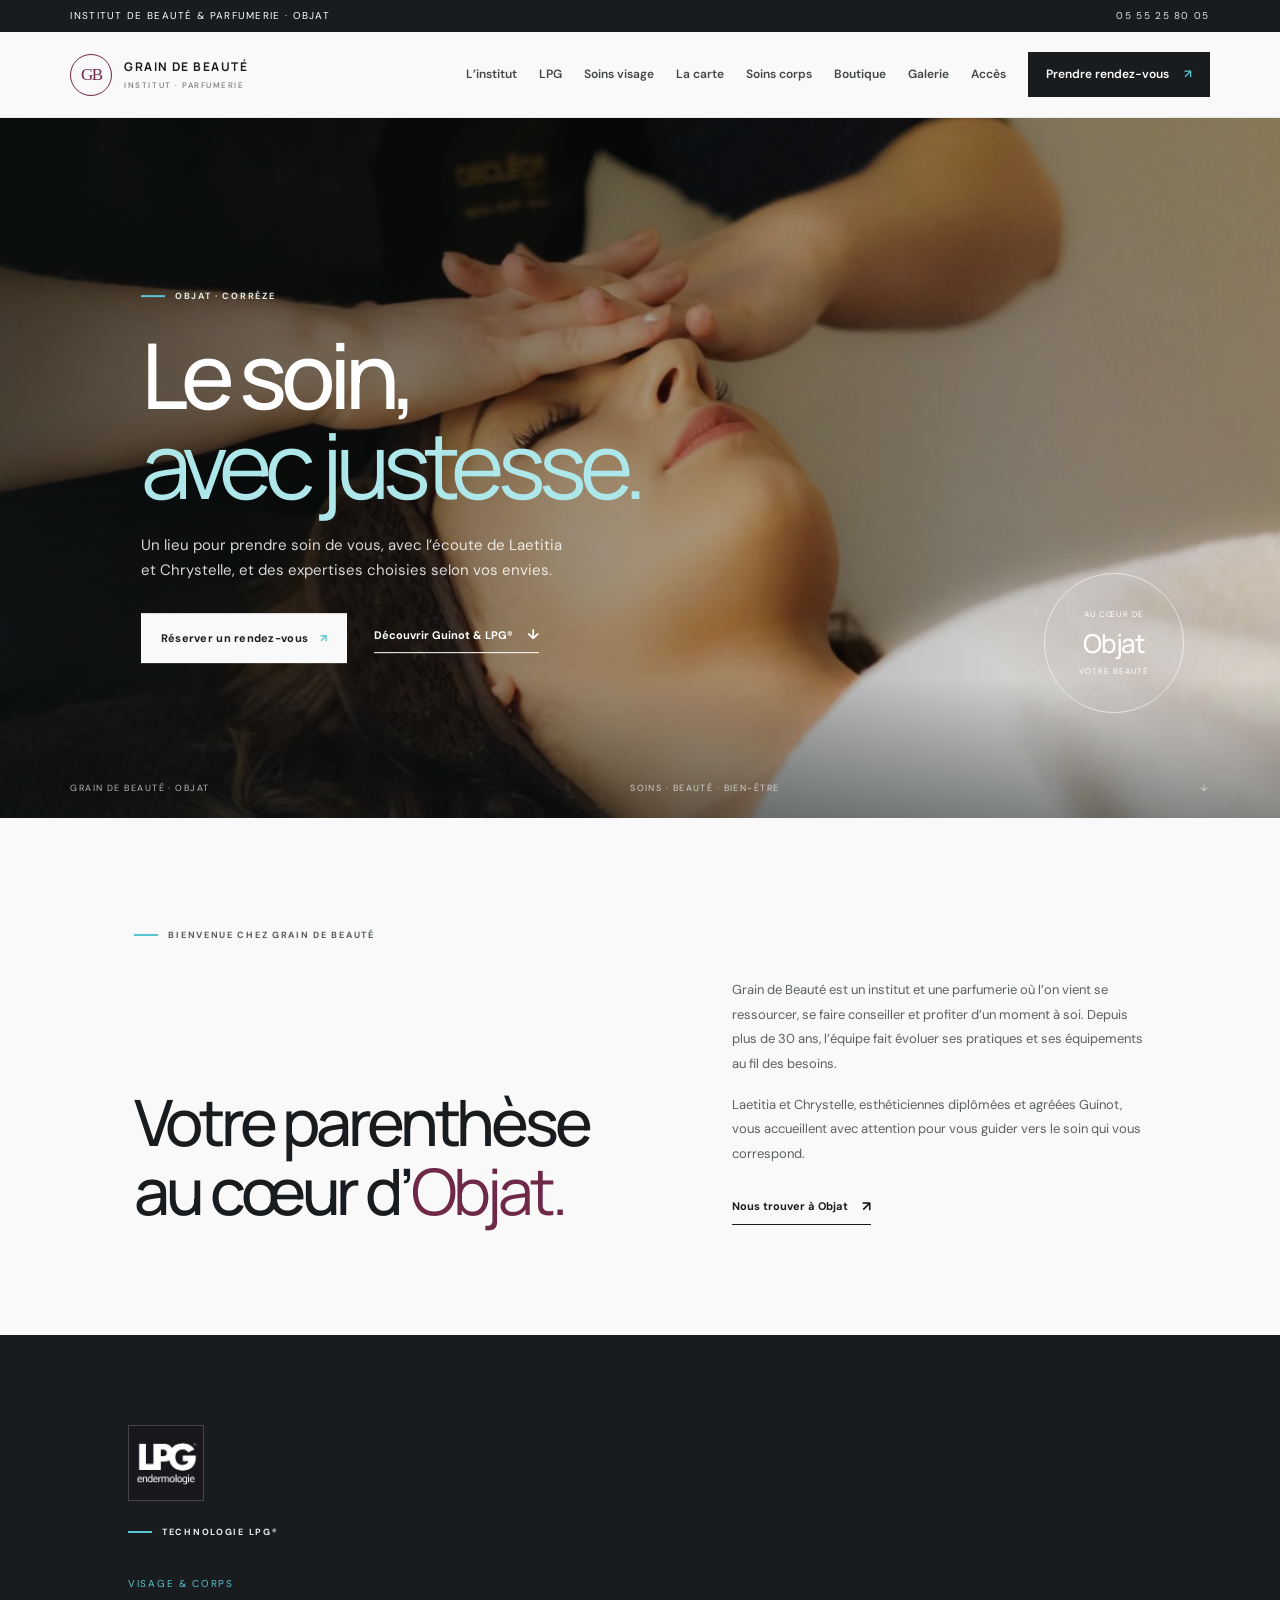
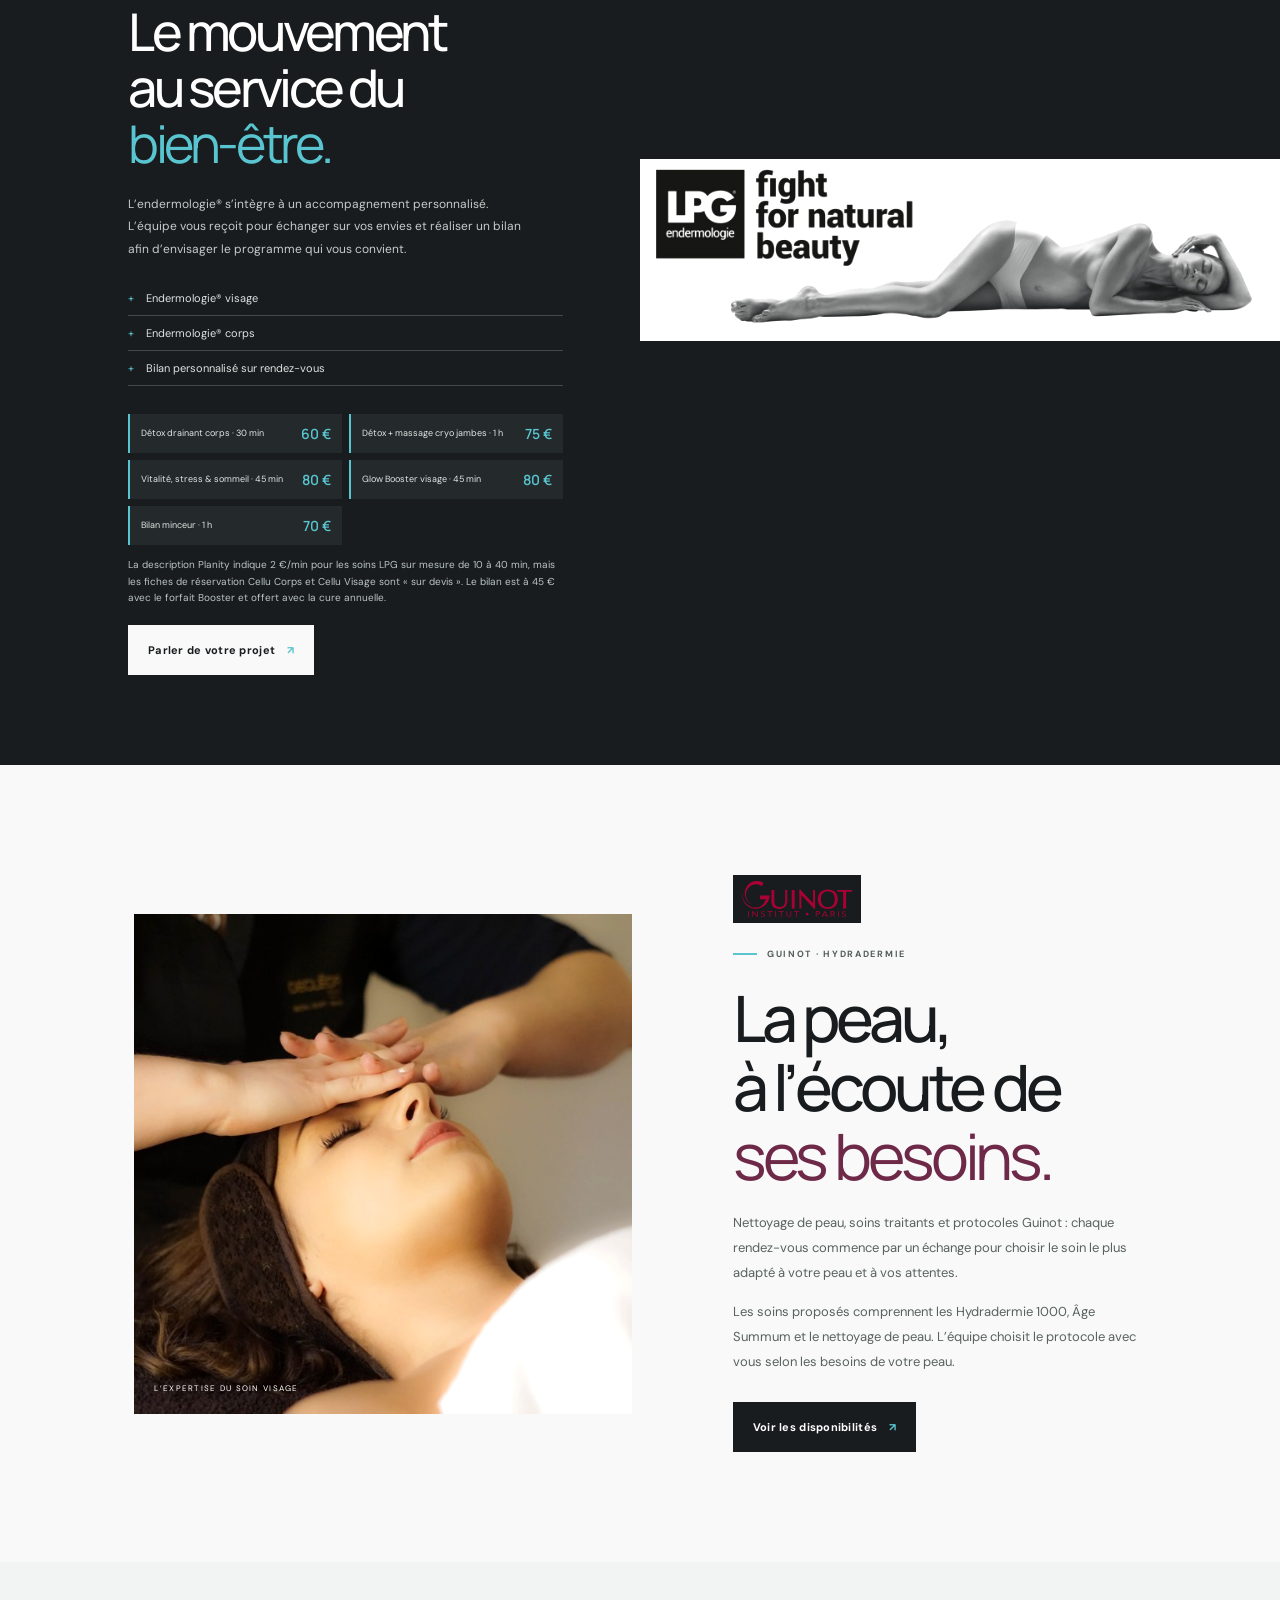
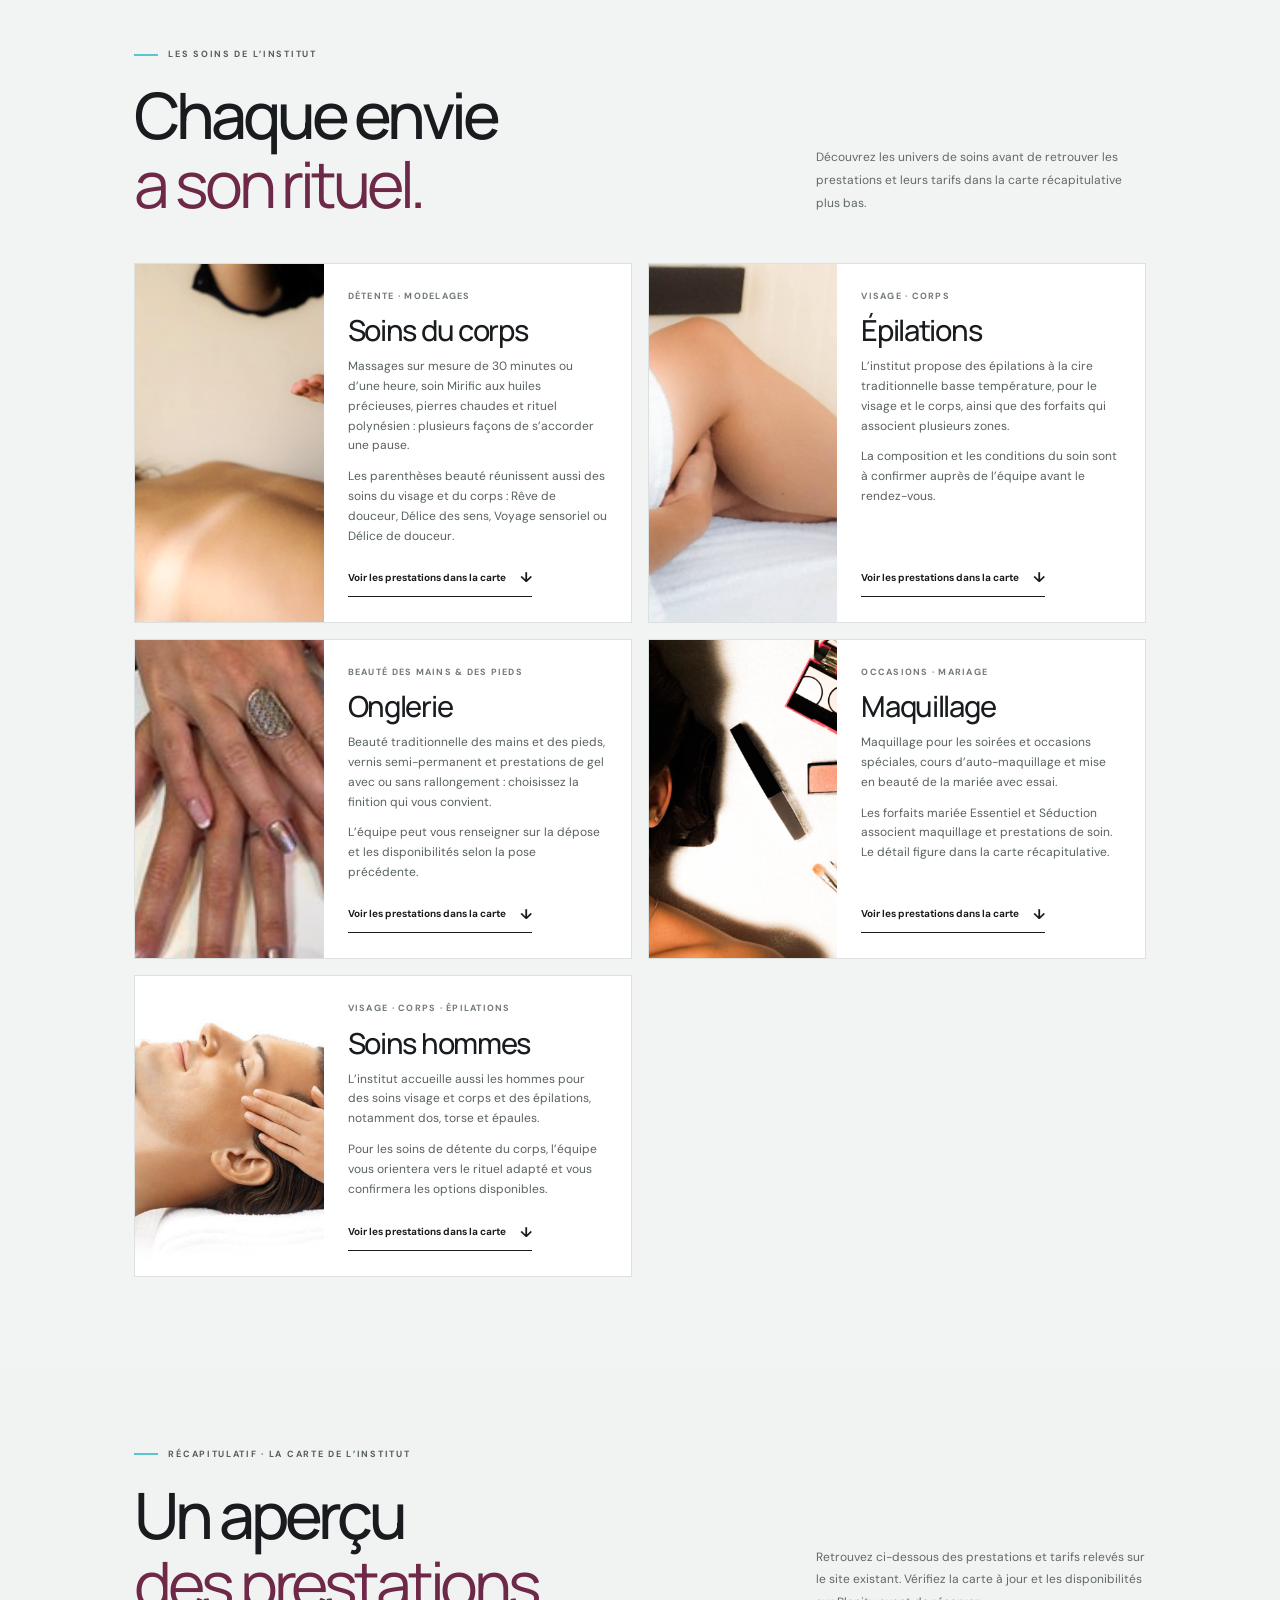
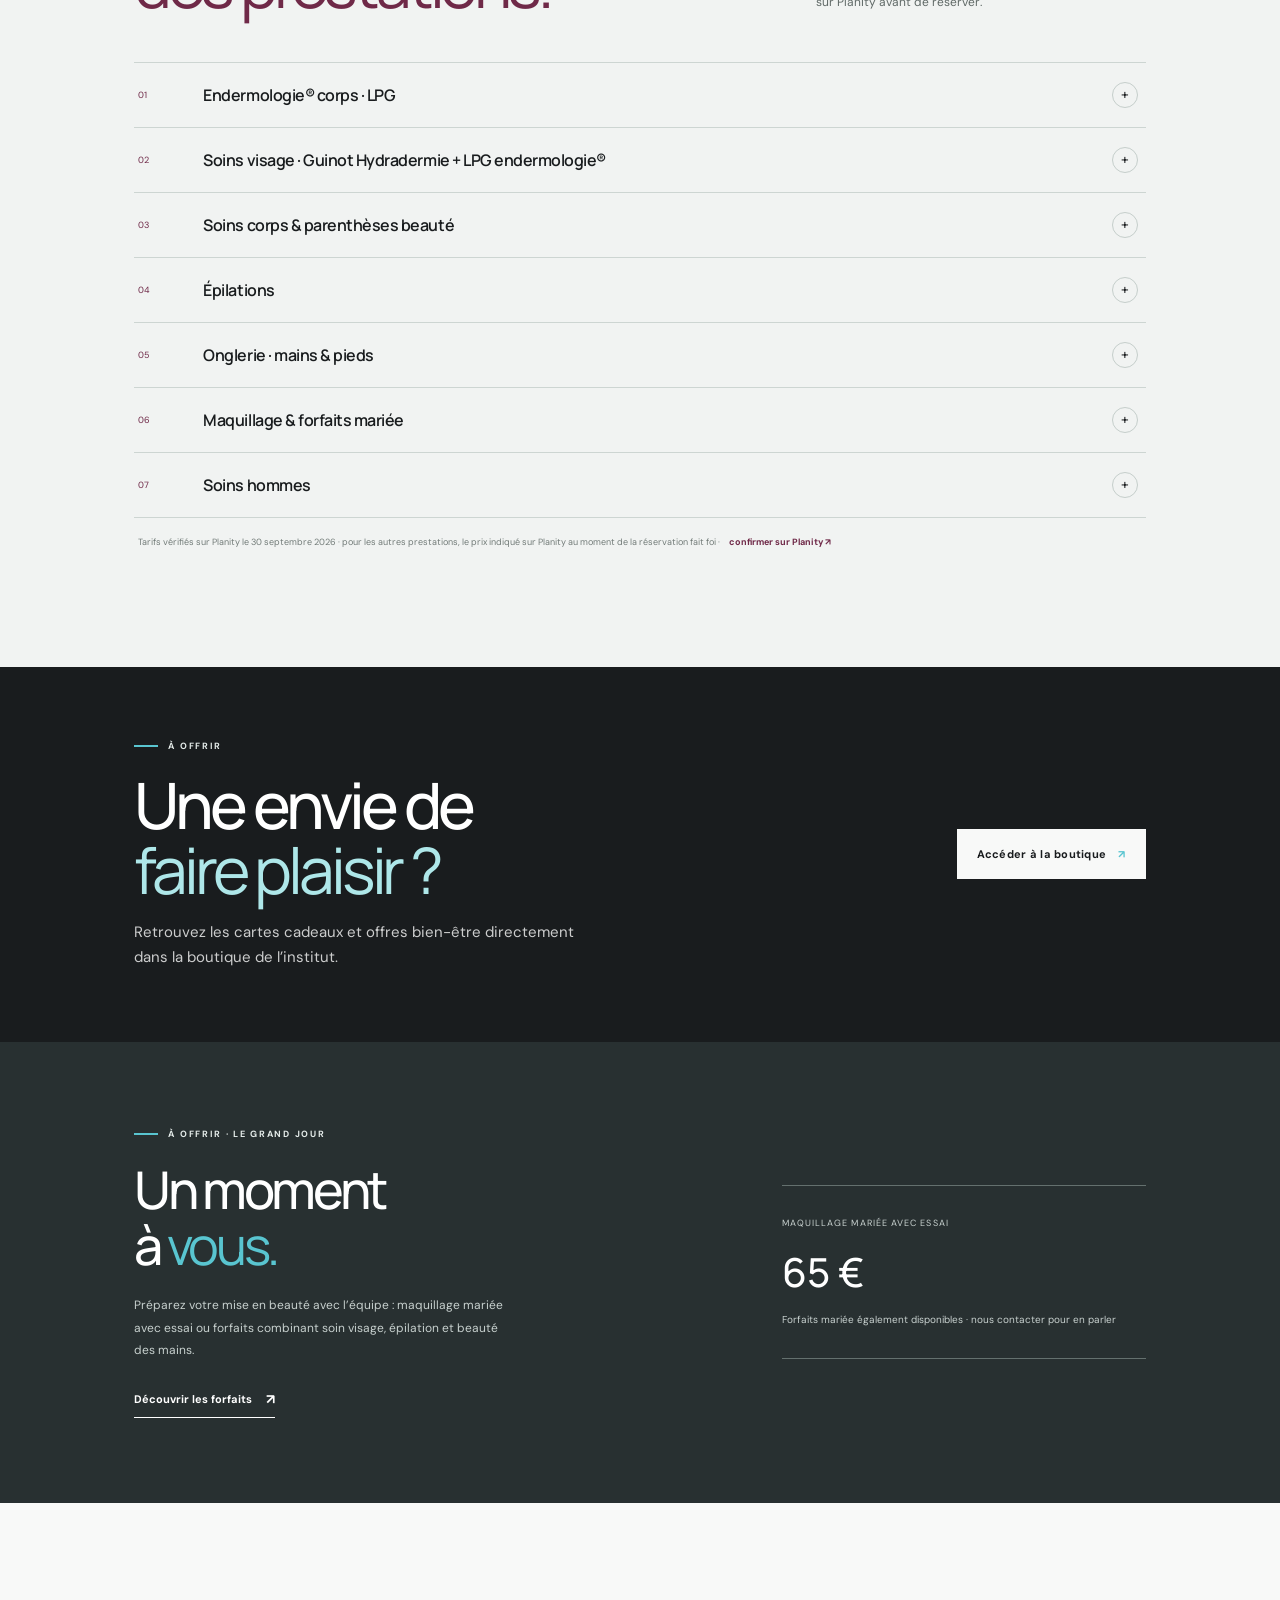
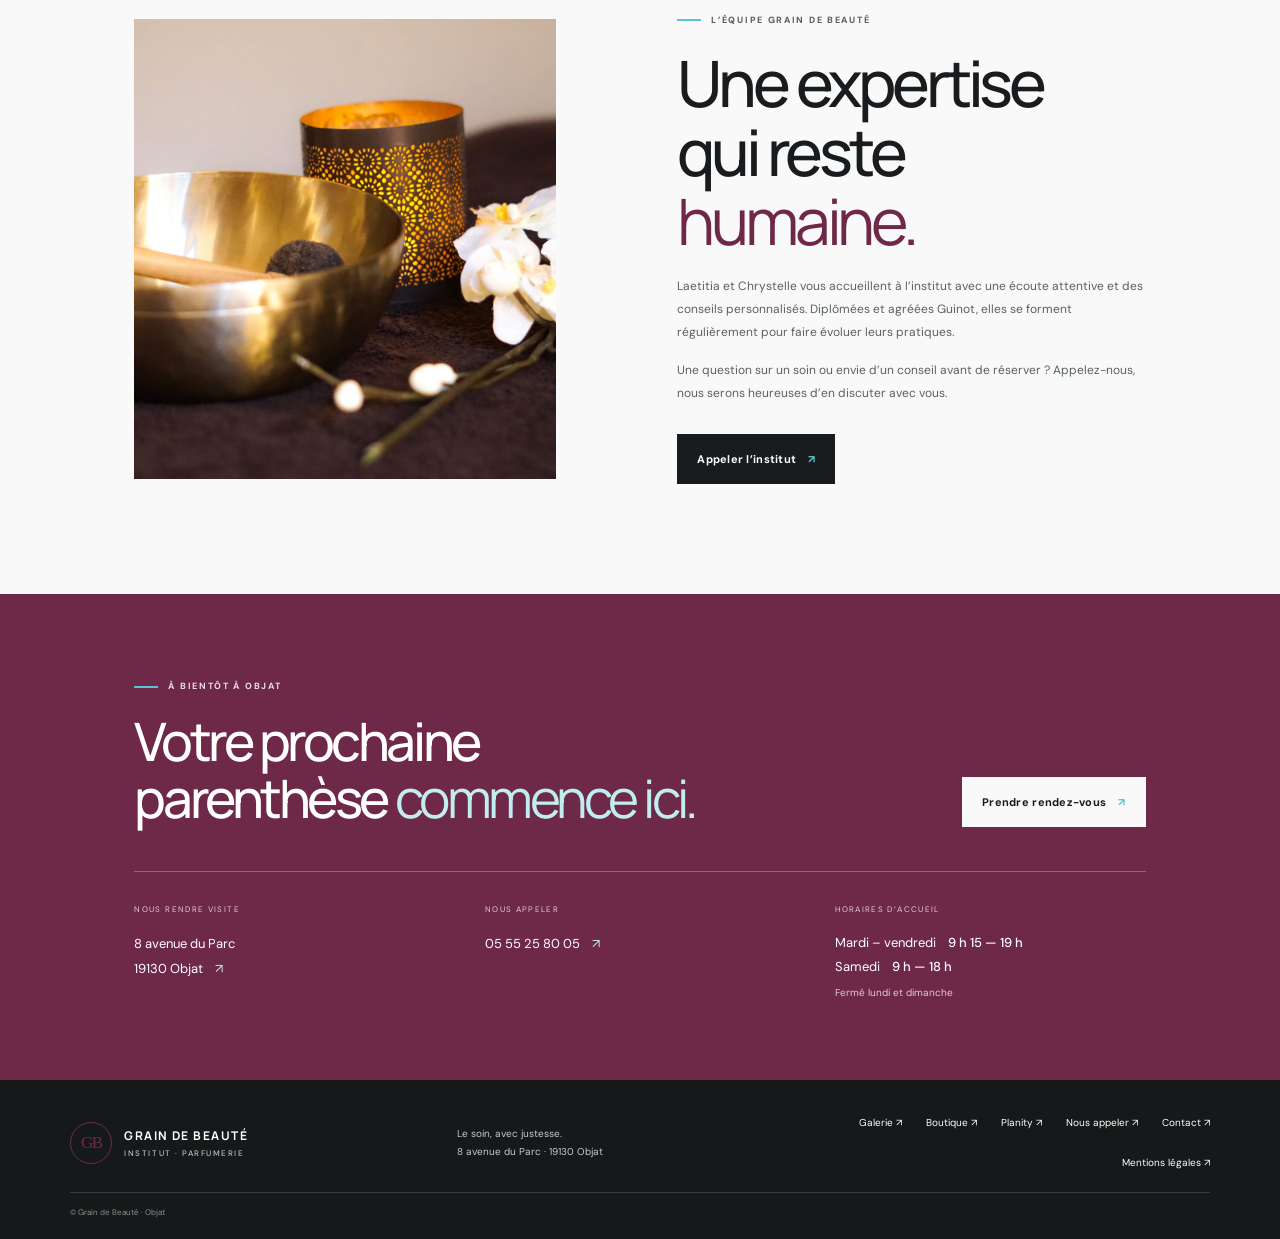
==== commit e27b118c: "Reorder institute sections and service menu" ====
--- a/public/index.html
+++ b/public/index.html
@@ -39,15 +39,11 @@
         <article class="editorial-card" id="article-onglerie"><img src="assets/photos-site-source/0574151001539265938.jpg" alt="Manucure et vernis semi-permanent" loading="lazy"><div><span class="small-index">BEAUTÉ DES MAINS & DES PIEDS</span><h3>Onglerie</h3><p>Beauté traditionnelle des mains et des pieds, vernis semi-permanent et prestations de gel avec ou sans rallongement : choisissez la finition qui vous convient.</p><p>L’équipe peut vous renseigner sur la dépose et les disponibilités selon la pose précédente.</p><a class="text-link" href="#onglerie">Voir les prestations dans la carte <span>↓</span></a></div></article>
         <article class="editorial-card" id="article-maquillage"><img src="assets/photos-site-source/DSC06290-scaled.jpg" alt="Maquillage réalisé à Grain de Beauté" loading="lazy"><div><span class="small-index">OCCASIONS · MARIAGE</span><h3>Maquillage</h3><p>Maquillage pour les soirées et occasions spéciales, cours d’auto-maquillage et mise en beauté de la mariée avec essai.</p><p>Les forfaits mariée Essentiel et Séduction associent maquillage et prestations de soin. Le détail figure dans la carte récapitulative.</p><a class="text-link" href="#maquillage">Voir les prestations dans la carte <span>↓</span></a></div></article>
         <article class="editorial-card" id="article-hommes"><img src="assets/photos-site-source/homme.jpg" alt="Soin proposé aux hommes à l’institut" loading="lazy"><div><span class="small-index">VISAGE · CORPS · ÉPILATIONS</span><h3>Soins hommes</h3><p>L’institut accueille aussi les hommes pour des soins visage et corps et des épilations, notamment dos, torse et épaules.</p><p>Pour les soins de détente du corps, l’équipe vous orientera vers le rituel adapté et vous confirmera les options disponibles.</p><a class="text-link" href="#hommes">Voir les prestations dans la carte <span>↓</span></a></div></article>
-        <article class="editorial-card" id="article-parfumerie"><img src="assets/photos-site-source/0691346001542719117.jpg" alt="Parfums et produits de beauté en boutique" loading="lazy"><div><span class="small-index">PARFUMS · BEAUTÉ · IDÉES CADEAUX</span><h3>Parfumerie</h3><p>L’espace parfumerie propose parfums, maquillage, soins visage et corps, coffrets et produits parfumés pour le bain.</p><p>Les marques présentées par l’institut comprennent Blancrème, Artdeco, Master Colors, Pupa et Herôme. Les références et disponibilités sont à confirmer en boutique.</p><a class="text-link" href="#boutique">Découvrir la boutique <span>↗</span></a></div></article>
       </div>
     </section>
 
-    <section class="team section-pad" id="equipe"><div class="team-image"><img src="assets/institut-reference.jpg" alt="Un aperçu de l’univers de Grain de Beauté"></div><div class="team-copy"><div class="eyebrow"><span></span> L’ÉQUIPE GRAIN DE BEAUTÉ</div><h2>Une expertise<br>qui reste <em>humaine.</em></h2><p>Laetitia et Chrystelle vous accueillent à l’institut avec une écoute attentive et des conseils personnalisés. Diplômées et agréées Guinot, elles se forment régulièrement pour faire évoluer leurs pratiques.</p><p>Une question sur un soin ou envie d’un conseil avant de réserver ? Appelez-nous, nous serons heureuses d’en discuter avec vous.</p><a class="button button-dark" href="tel:+33555258005">Appeler l’institut <span>↗</span></a></div></section>
-    <section class="bridal section-pad"><div class="bridal-note"><div class="eyebrow light"><span></span> À OFFRIR · LE GRAND JOUR</div><h2>Un moment<br>à <em>vous.</em></h2><p>Préparez votre mise en beauté avec l’équipe : maquillage mariée avec essai ou forfaits combinant soin visage, épilation et beauté des mains.</p><a class="text-link light-link" href="https://www.planity.com/grain-de-beaute-19130-objat" target="_blank" rel="noopener">Découvrir les forfaits <span>↗</span></a></div><div class="bridal-price"><span>MAQUILLAGE MARIÉE AVEC ESSAI</span><strong>65 €</strong><small>Forfaits mariée également disponibles · nous contacter pour en parler</small></div></section>
-
     <section class="service-menus section-pad" id="carte">
-      <div class="section-heading"><div><div class="eyebrow"><span></span> LES SOINS DE L’INSTITUT</div><h2>Un aperçu<br><em>des prestations.</em></h2></div><p>Retrouvez ci-dessous des prestations et tarifs relevés sur le site existant. Vérifiez la carte à jour et les disponibilités sur Planity avant de réserver.</p></div>
+      <div class="section-heading"><div><div class="eyebrow"><span></span> RÉCAPITULATIF · LA CARTE DE L’INSTITUT</div><h2>Un aperçu<br><em>des prestations.</em></h2></div><p>Retrouvez ci-dessous des prestations et tarifs relevés sur le site existant. Vérifiez la carte à jour et les disponibilités sur Planity avant de réserver.</p></div>
       <details class="menu-accordion" id="lpg-carte"><summary><span>01</span><strong>Endermologie® corps · LPG</strong><span>+</span></summary><div class="menu-content"><div class="menu-items"><div><b>Détox drainant corps</b><small>45 min · 60 €</small></div><div><b>Détox drainant + massage cryo jambes</b><small>1 h · 75 €</small></div><div><b>Vitalité, stress & sommeil corps</b><small>45 min · 80 €</small></div><div><b>Soin sur mesure corps ou visage</b><small>10 à 40 min · 2 €/min dans la description Planity · fiche de réservation : sur devis</small></div><div><b>Forfait Booster · 10 séances</b><small>30 min · 60 €/séance ou 40 min · 80 €/séance (forfait sur devis)</small></div><div><b>Forfait Optimisation · 10 séances + 2 offertes</b><small>30 min · 60 €/séance ou 40 min · 80 €/séance dans la description Planity · réservation sur devis</small></div><div><b>Abonnement annuel corps · 20 séances + 4 offertes</b><small>30 min · 100 €/mois ou 40 min · 135 €/mois dans la description Planity · réservation sur devis</small></div></div><p class="menu-small">Un bilan personnalisé est proposé pour définir le programme. Les prestations et conditions sont à confirmer avec l’institut.</p></div></details>
       <details class="menu-accordion" id="visage-carte"><summary><span>02</span><strong>Soins visage · Guinot Hydradermie + LPG endermologie®</strong><span>+</span></summary><div class="menu-content"><div class="menu-items"><div><b>Soin détox réoxygénant</b><small>1 h 30 · 70 €</small></div><div><b>Hydradermie 1000</b><small>1 h 30 · 85 €</small></div><div><b>Hydradermie 1000 Jeunesse</b><small>1 h 30 · 95 €</small></div><div><b>Hydradermie 1000 Lift</b><small>1 h 30 · 110 €</small></div><div><b>Âge Summum</b><small>1 h 15 · 100 €</small></div><div><b>Hydradermie 1000 Lift + Âge Summum</b><small>1 h 30 · 120 €</small></div><div><b>Nettoyage de peau</b><small>1 h · 55 €</small></div><div><b>Soin moins de 20 ans</b><small>1 h · 45 €</small></div><div><b>Endermo Glow Booster</b><small>45 min · 80 €</small></div><div><b>Endermo Repulp</b><small>1 h · 100 €</small></div><div><b>Rénovateur peau neuve</b><small>1 h 30 · 110 €</small></div><div><b>Pro Lift</b><small>1 h 30 · 130 €</small></div><div><b>Endermo Regard & Lèvres</b><small>1 h · 90 €</small></div></div></div></details>
       <details class="menu-accordion" id="corps"><summary><span>03</span><strong>Soins corps & parenthèses beauté</strong><span>+</span></summary><div class="menu-content"><p>Des soins corps pour se détendre et se relaxer, dans un cadre chaleureux et moderne.</p><div class="menu-items"><div><b>Massage sur mesure</b><small>30 min · 40 € / 1 h · 70 €</small></div><div><b>Soin Mirific aux huiles précieuses</b><small>Massage · 1 h · 80 €</small></div><div><b>Soin aux pierres chaudes</b><small>1 h 30 · 105 €</small></div><div><b>Rituel Polynésien</b><small>Gommage et modelage Lomi Lomi · 1 h 30 · 95 €</small></div><div><b>Escale dos délassante</b><small>Gommage, enveloppement, massage · 1 h · 62 €</small></div><div><b>Rêve de douceur</b><small>1 h 30 · 85 €</small></div><div><b>Délice des sens</b><small>Modelage corps et visage, massage crânien · 1 h 30 · 100 €</small></div><div><b>Voyage sensoriel</b><small>Modelage corps et soin visage · 2 h · 115 €</small></div><div><b>Délice de douceur</b><small>Soin visage, massage corps et crânien · 2 h 30 · 165 €</small></div></div></div></details>
@@ -65,6 +61,9 @@
       <div class="menu-note">Tarifs vérifiés sur Planity le 30 septembre 2026 · pour les autres prestations, le prix indiqué sur Planity au moment de la réservation fait foi · <a href="https://www.planity.com/grain-de-beaute-19130-objat" target="_blank" rel="noopener">confirmer sur Planity <span class="link-arrow">↗</span></a></div>
     </section>
     <section class="shop-cta section-pad" id="boutique"><div><div class="eyebrow light"><span></span> À OFFRIR</div><h2>Une envie de<br><em>faire plaisir ?</em></h2><p>Retrouvez les cartes cadeaux et offres bien-être directement dans la boutique de l’institut.</p></div><a class="button button-light" href="https://www.grain-de-beaute-objat.fr/boutique/" target="_blank" rel="noopener">Accéder à la boutique <span>↗</span></a></section>
+    <section class="bridal section-pad"><div class="bridal-note"><div class="eyebrow light"><span></span> À OFFRIR · LE GRAND JOUR</div><h2>Un moment<br>à <em>vous.</em></h2><p>Préparez votre mise en beauté avec l’équipe : maquillage mariée avec essai ou forfaits combinant soin visage, épilation et beauté des mains.</p><a class="text-link light-link" href="https://www.planity.com/grain-de-beaute-19130-objat" target="_blank" rel="noopener">Découvrir les forfaits <span>↗</span></a></div><div class="bridal-price"><span>MAQUILLAGE MARIÉE AVEC ESSAI</span><strong>65 €</strong><small>Forfaits mariée également disponibles · nous contacter pour en parler</small></div></section>
+
+    <section class="team section-pad" id="equipe"><div class="team-image"><img src="assets/institut-reference.jpg" alt="Un aperçu de l’univers de Grain de Beauté"></div><div class="team-copy"><div class="eyebrow"><span></span> L’ÉQUIPE GRAIN DE BEAUTÉ</div><h2>Une expertise<br>qui reste <em>humaine.</em></h2><p>Laetitia et Chrystelle vous accueillent à l’institut avec une écoute attentive et des conseils personnalisés. Diplômées et agréées Guinot, elles se forment régulièrement pour faire évoluer leurs pratiques.</p><p>Une question sur un soin ou envie d’un conseil avant de réserver ? Appelez-nous, nous serons heureuses d’en discuter avec vous.</p><a class="button button-dark" href="tel:+33555258005">Appeler l’institut <span>↗</span></a></div></section>
     <section class="contact section-pad" id="contact"><div class="contact-top"><div><div class="eyebrow light"><span></span> À BIENTÔT À OBJAT</div><h2>Votre prochaine<br>parenthèse <em>commence ici.</em></h2></div><a class="button button-light" href="https://www.planity.com/grain-de-beaute-19130-objat" target="_blank" rel="noopener">Prendre rendez-vous <span>↗</span></a></div><div class="contact-grid"><div><span class="contact-label">NOUS RENDRE VISITE</span><a href="https://maps.google.com/?q=8+Avenue+du+Parc+19130+Objat" target="_blank" rel="noopener">8 avenue du Parc<br>19130 Objat <span>↗</span></a></div><div><span class="contact-label">NOUS APPELER</span><a href="tel:+33555258005">05 55 25 80 05 <span>↗</span></a></div><div><span class="contact-label">HORAIRES D’ACCUEIL</span><p>Mardi – vendredi <b>9 h 15 — 19 h</b><br>Samedi <b>9 h — 18 h</b><br><small>Fermé lundi et dimanche</small></p></div></div></section>
   </main>
   <footer class="footer"><a class="brand footer-brand" href="#accueil"><span class="brand-mark">GB</span><span>GRAIN DE BEAUTÉ<small>INSTITUT · PARFUMERIE</small></span></a><p>Le soin, avec justesse.<br>8 avenue du Parc · 19130 Objat</p><div class="footer-links"><a href="galerie.html#galerie">Galerie <span class="link-arrow">↗</span></a><a href="#boutique">Boutique <span class="link-arrow">↗</span></a><a href="https://www.planity.com/grain-de-beaute-19130-objat" target="_blank" rel="noopener">Planity <span class="link-arrow">↗</span></a><a href="tel:+33555258005">Nous appeler <span class="link-arrow">↗</span></a><a href="https://www.grain-de-beaute-objat.fr/contact/" target="_blank" rel="noopener">Contact <span class="link-arrow">↗</span></a><a href="https://www.grain-de-beaute-objat.fr/mentions-legales/" target="_blank" rel="noopener">Mentions légales <span class="link-arrow">↗</span></a></div><small class="copyright">© Grain de Beauté · Objat</small></footer>
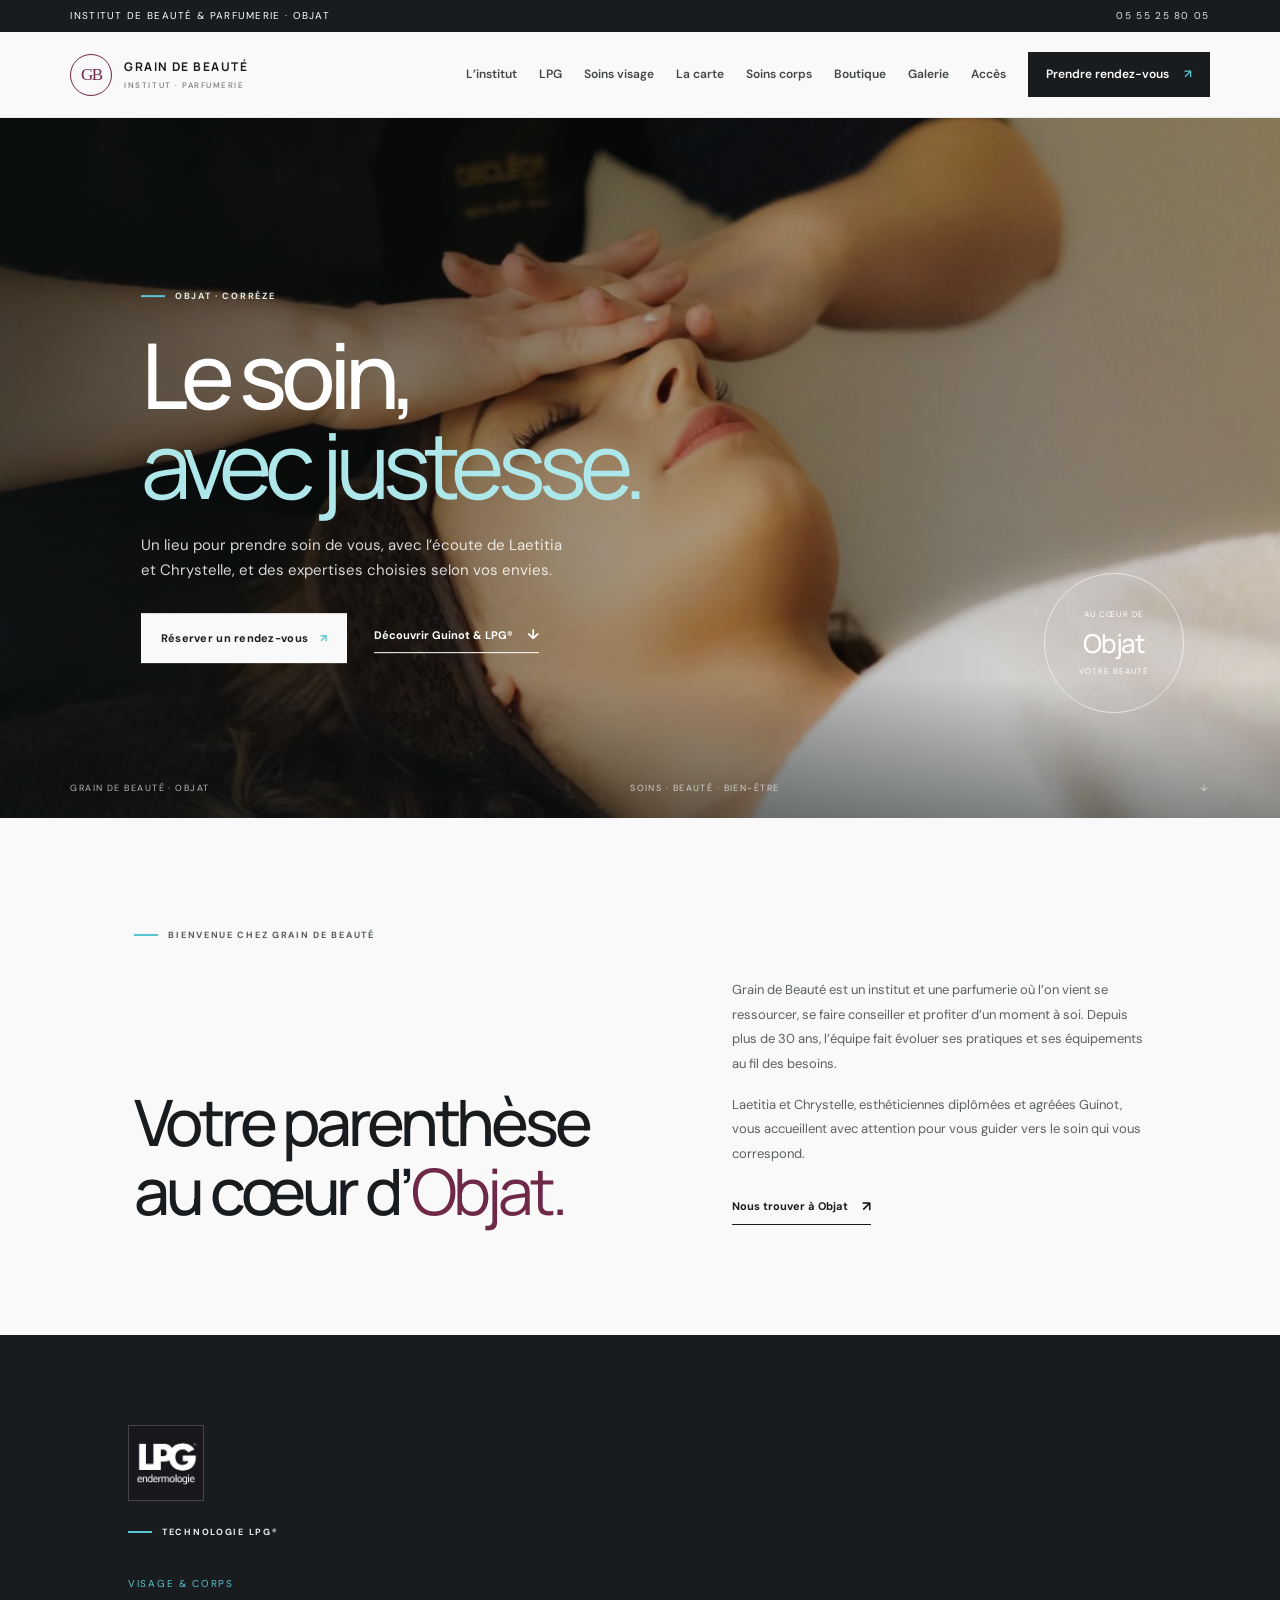
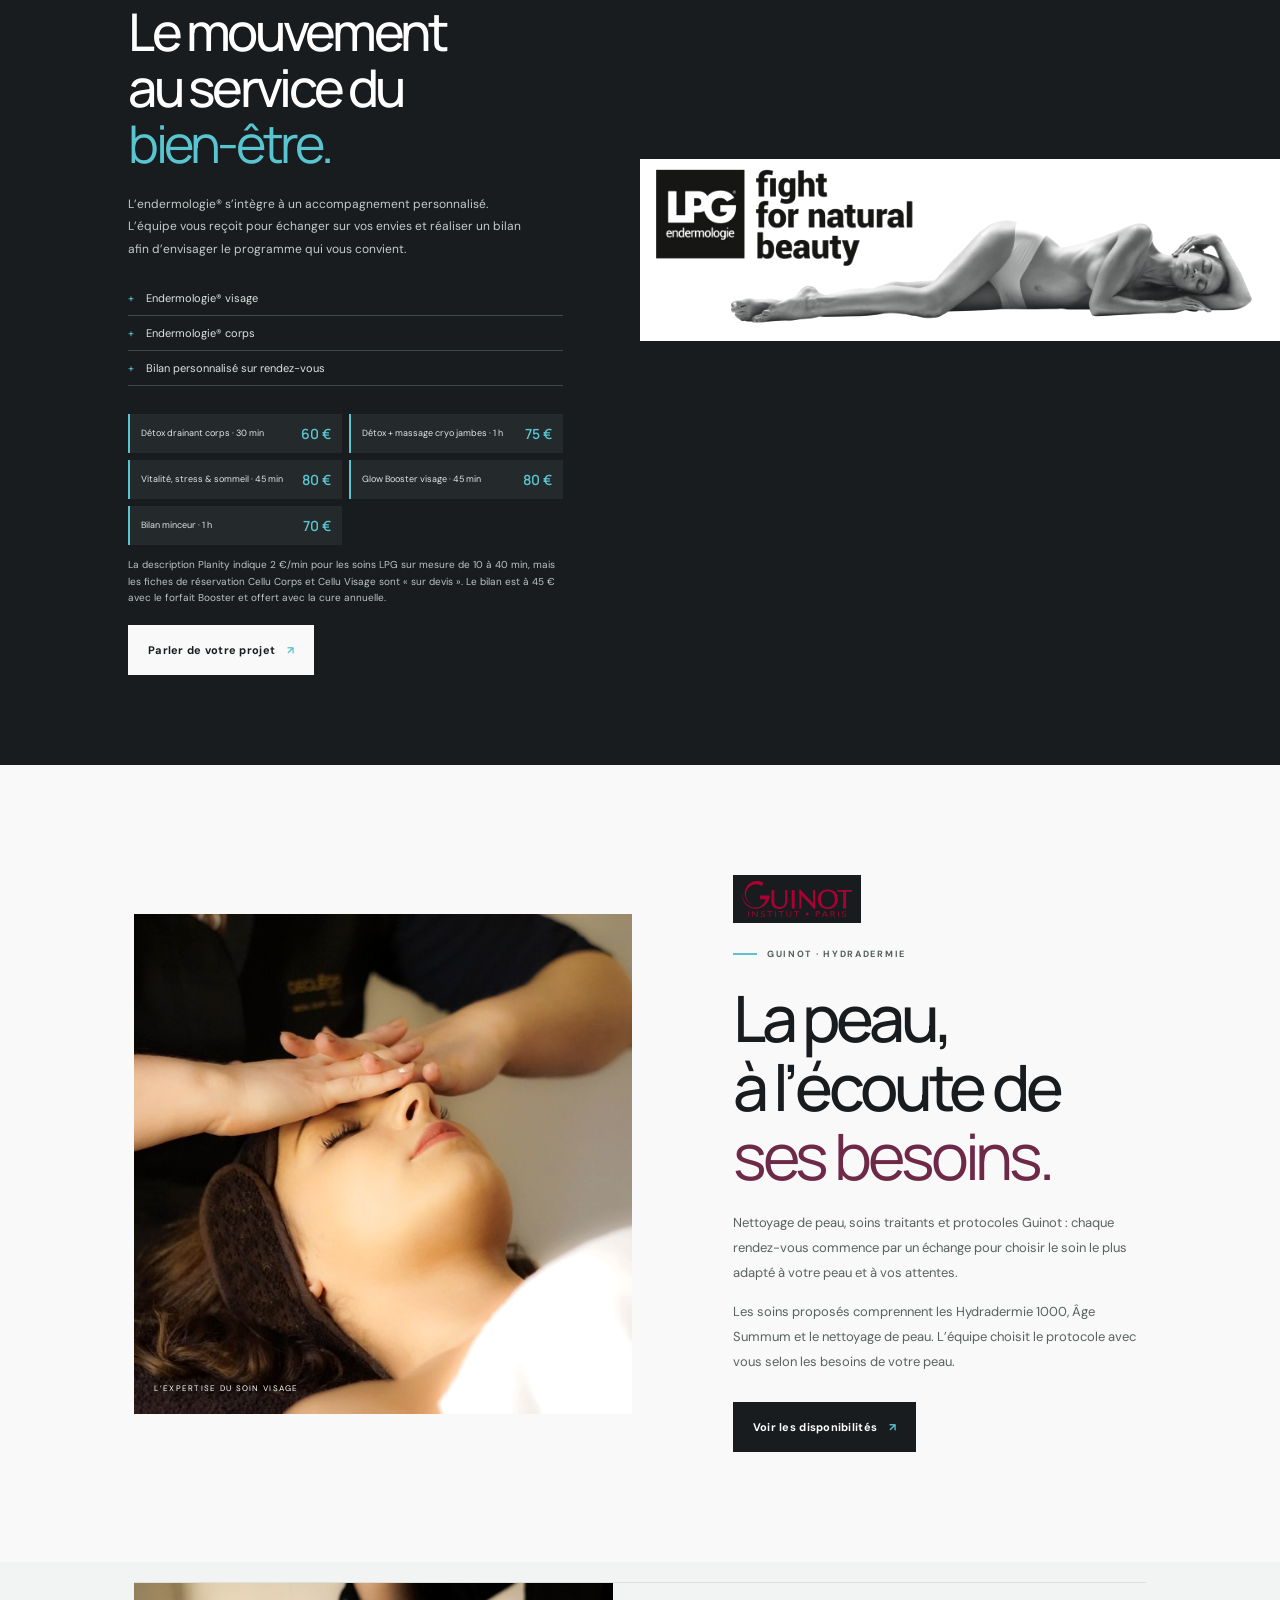
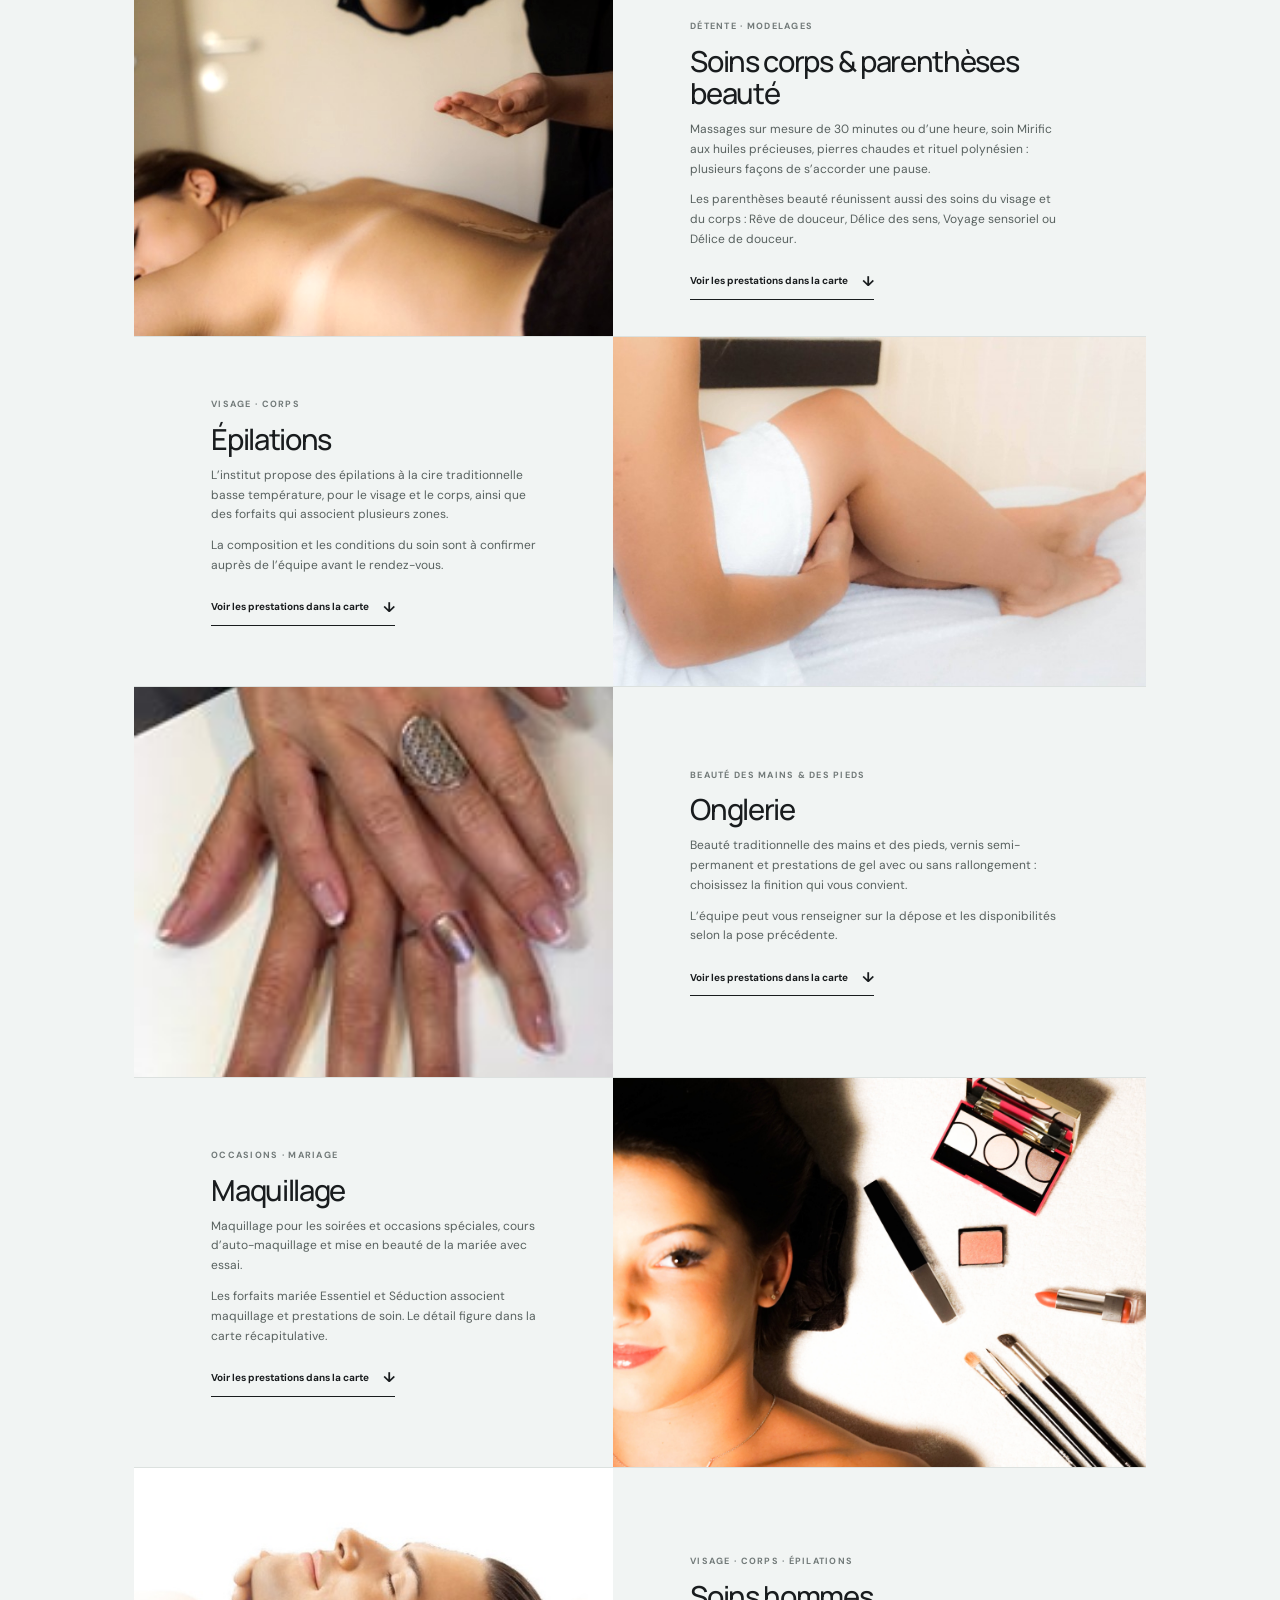
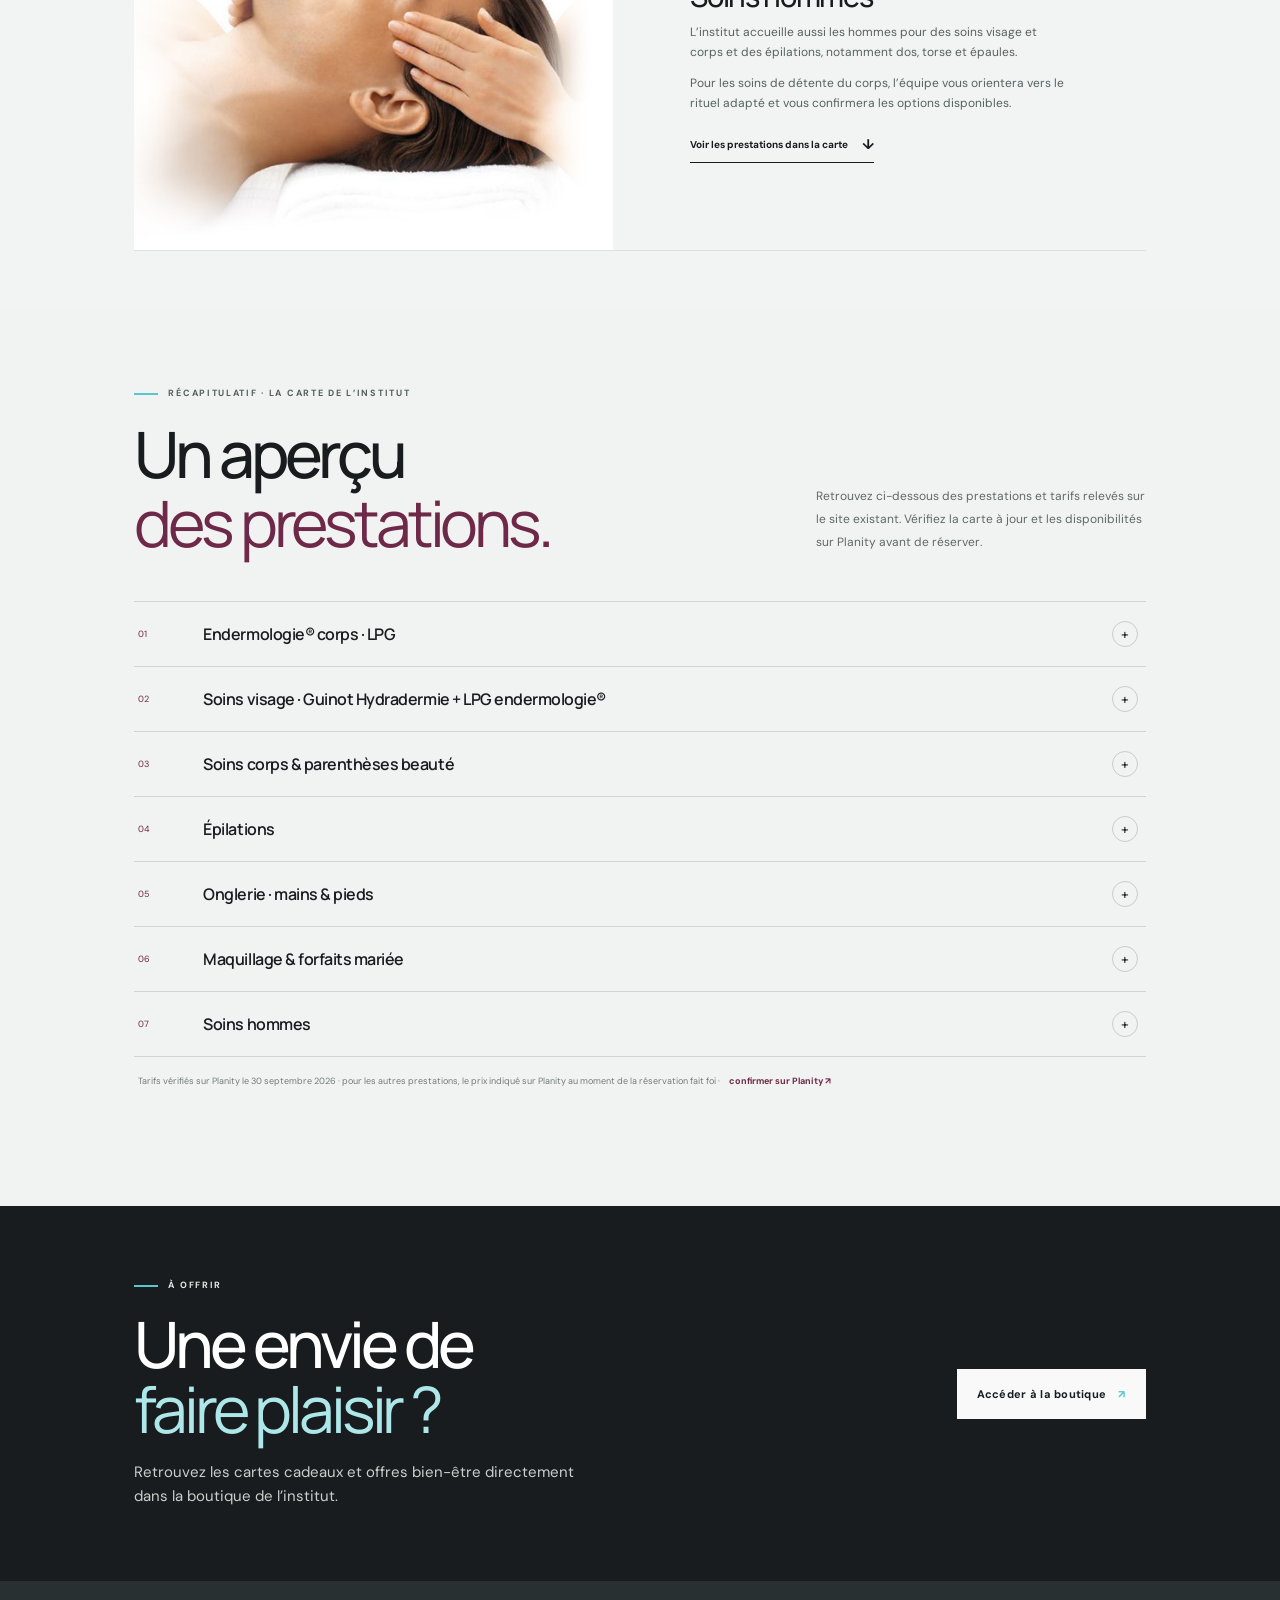
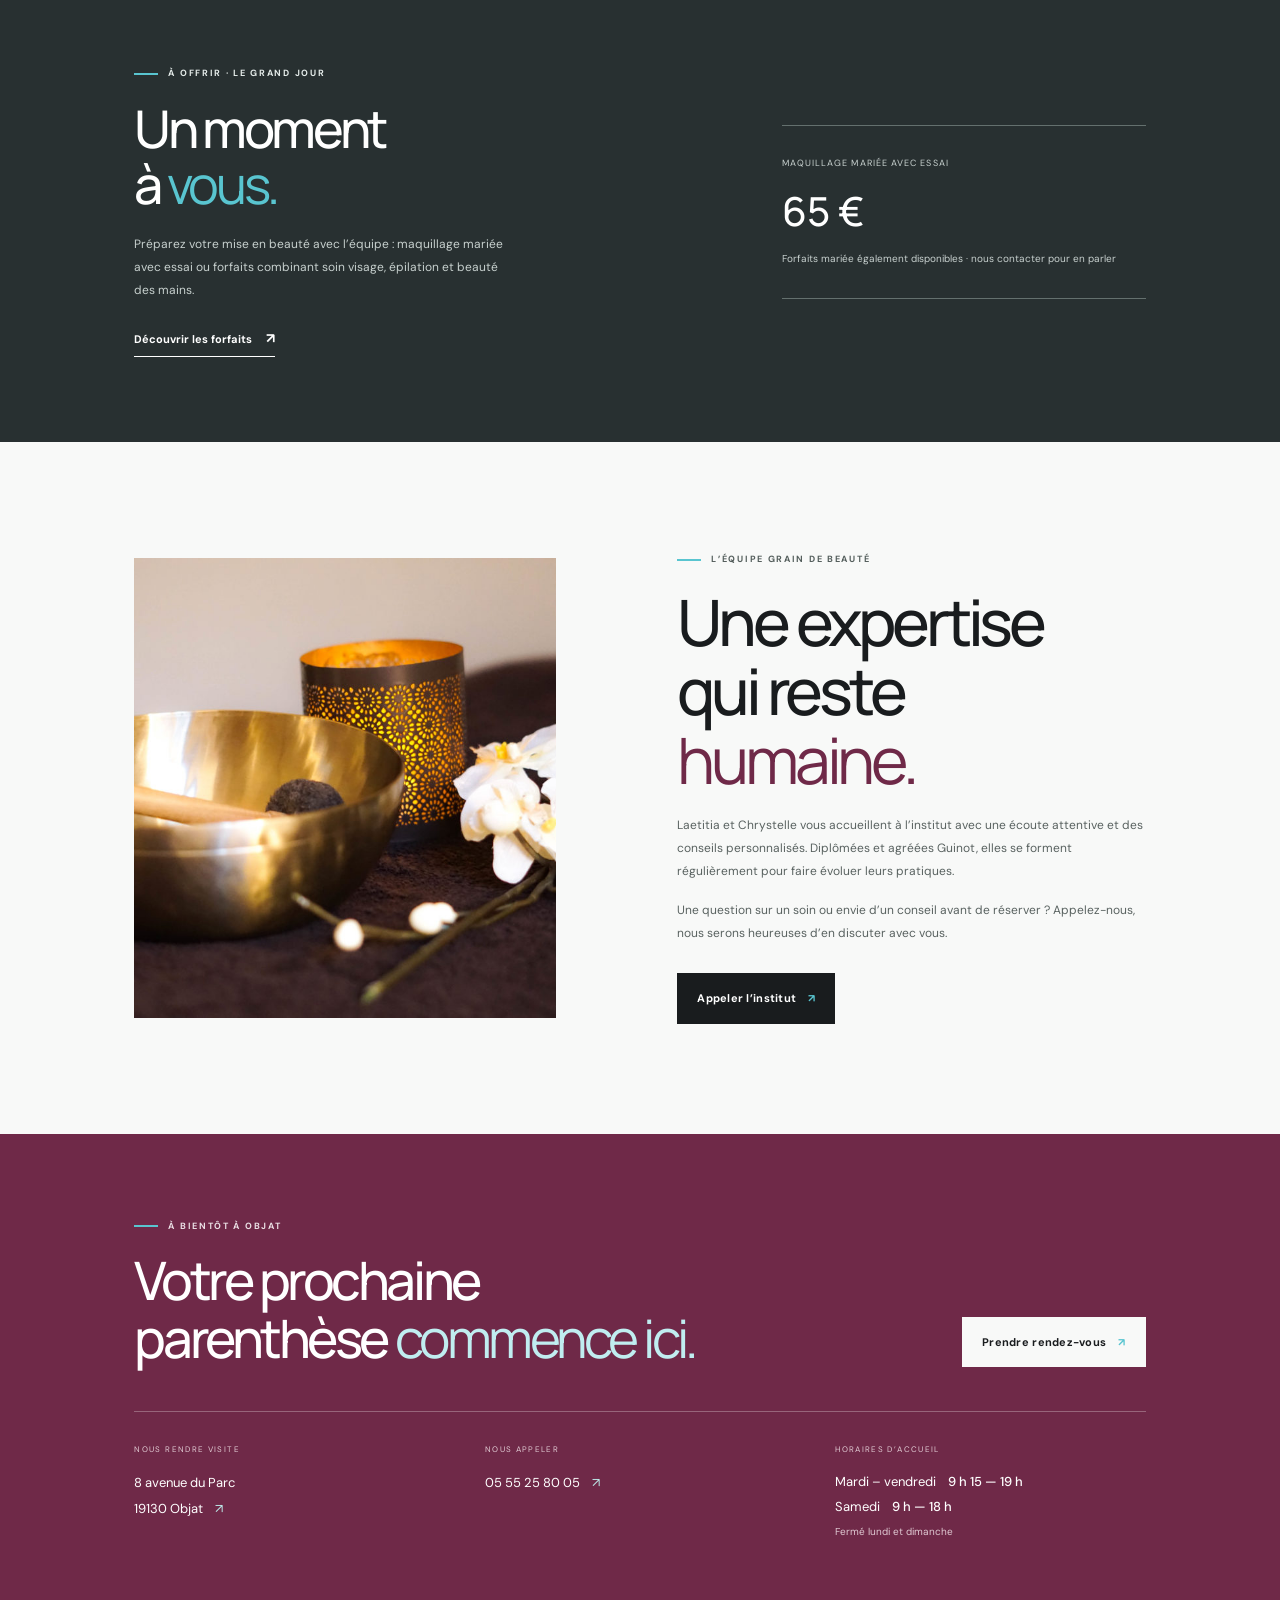
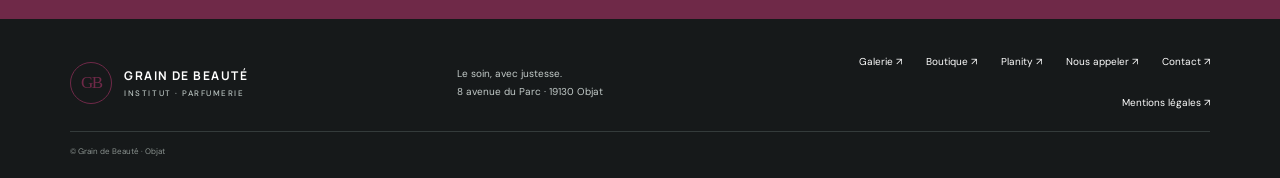
==== commit 2333a07f: "Show service categories as separate scroll sections" ====
--- a/public/index.html
+++ b/public/index.html
@@ -31,10 +31,9 @@
     <section class="feature section-pad" id="visage"><div class="feature-image"><img src="assets/soin-visage-01.jpg" alt="Soin visage professionnel à Objat"><span class="image-caption">L’EXPERTISE DU SOIN VISAGE</span></div><div class="feature-copy"><img class="feature-brand-logo" src="assets/guinot-logo.svg" alt="Guinot"><div class="eyebrow"><span></span> GUINOT · HYDRADERMIE</div><h2>La peau,<br>à l’écoute de <em>ses besoins.</em></h2><p>Nettoyage de peau, soins traitants et protocoles Guinot : chaque rendez-vous commence par un échange pour choisir le soin le plus adapté à votre peau et à vos attentes.</p><p>Les soins proposés comprennent les Hydradermie 1000, Âge Summum et le nettoyage de peau. L’équipe choisit le protocole avec vous selon les besoins de votre peau.</p><a class="button button-dark" href="https://www.planity.com/grain-de-beaute-19130-objat" target="_blank" rel="noopener">Voir les disponibilités <span>↗</span></a></div></section>
 
 
-    <section class="editorial-services section-pad" aria-labelledby="editorial-services-title">
-      <div class="section-heading"><div><div class="eyebrow"><span></span> LES SOINS DE L’INSTITUT</div><h2 id="editorial-services-title">Chaque envie<br><em>a son rituel.</em></h2></div><p>Découvrez les univers de soins avant de retrouver les prestations et leurs tarifs dans la carte récapitulative plus bas.</p></div>
+    <section class="editorial-services section-pad" aria-label="Soins du corps, épilations, onglerie, maquillage et soins hommes">
       <div class="editorial-grid">
-        <article class="editorial-card" id="article-corps"><img src="assets/photos-site-source/0959733001539679515.jpg" alt="Massage relaxant réalisé à l’institut" loading="lazy"><div><span class="small-index">DÉTENTE · MODELAGES</span><h3>Soins du corps</h3><p>Massages sur mesure de 30 minutes ou d’une heure, soin Mirific aux huiles précieuses, pierres chaudes et rituel polynésien : plusieurs façons de s’accorder une pause.</p><p>Les parenthèses beauté réunissent aussi des soins du visage et du corps : Rêve de douceur, Délice des sens, Voyage sensoriel ou Délice de douceur.</p><a class="text-link" href="#corps">Voir les prestations dans la carte <span>↓</span></a></div></article>
+        <article class="editorial-card" id="article-corps"><img src="assets/photos-site-source/0959733001539679515.jpg" alt="Massage relaxant réalisé à l’institut" loading="lazy"><div><span class="small-index">DÉTENTE · MODELAGES</span><h3>Soins corps & parenthèses beauté</h3><p>Massages sur mesure de 30 minutes ou d’une heure, soin Mirific aux huiles précieuses, pierres chaudes et rituel polynésien : plusieurs façons de s’accorder une pause.</p><p>Les parenthèses beauté réunissent aussi des soins du visage et du corps : Rêve de douceur, Délice des sens, Voyage sensoriel ou Délice de douceur.</p><a class="text-link" href="#corps">Voir les prestations dans la carte <span>↓</span></a></div></article>
         <article class="editorial-card" id="article-epilation"><img src="assets/photos-site-source/0838986001539687919.jpg" alt="Soin d’épilation à l’institut" loading="lazy"><div><span class="small-index">VISAGE · CORPS</span><h3>Épilations</h3><p>L’institut propose des épilations à la cire traditionnelle basse température, pour le visage et le corps, ainsi que des forfaits qui associent plusieurs zones.</p><p>La composition et les conditions du soin sont à confirmer auprès de l’équipe avant le rendez-vous.</p><a class="text-link" href="#epilation">Voir les prestations dans la carte <span>↓</span></a></div></article>
         <article class="editorial-card" id="article-onglerie"><img src="assets/photos-site-source/0574151001539265938.jpg" alt="Manucure et vernis semi-permanent" loading="lazy"><div><span class="small-index">BEAUTÉ DES MAINS & DES PIEDS</span><h3>Onglerie</h3><p>Beauté traditionnelle des mains et des pieds, vernis semi-permanent et prestations de gel avec ou sans rallongement : choisissez la finition qui vous convient.</p><p>L’équipe peut vous renseigner sur la dépose et les disponibilités selon la pose précédente.</p><a class="text-link" href="#onglerie">Voir les prestations dans la carte <span>↓</span></a></div></article>
         <article class="editorial-card" id="article-maquillage"><img src="assets/photos-site-source/DSC06290-scaled.jpg" alt="Maquillage réalisé à Grain de Beauté" loading="lazy"><div><span class="small-index">OCCASIONS · MARIAGE</span><h3>Maquillage</h3><p>Maquillage pour les soirées et occasions spéciales, cours d’auto-maquillage et mise en beauté de la mariée avec essai.</p><p>Les forfaits mariée Essentiel et Séduction associent maquillage et prestations de soin. Le détail figure dans la carte récapitulative.</p><a class="text-link" href="#maquillage">Voir les prestations dans la carte <span>↓</span></a></div></article>
--- a/public/style.css
+++ b/public/style.css
@@ -66,18 +66,21 @@
 .shop-cta .eyebrow{color:#e5ecea}
 @media(max-width:650px){.shop-cta{display:block;padding-top:55px;padding-bottom:55px}.shop-cta .button{margin-top:26px}}
 
-/* Dossiers de prestations; la carte récapitulative vient après ces articles. */
-.editorial-services{background:#f1f4f3;padding-top:85px;padding-bottom:90px}
-.editorial-grid{display:grid;grid-template-columns:repeat(2,minmax(0,1fr));gap:16px;margin-top:36px}
-.editorial-card{display:grid;grid-template-columns:38% 62%;background:#fff;border:1px solid var(--line);min-height:300px;overflow:hidden}
-.editorial-card>img{width:100%;height:100%;min-height:300px;object-fit:cover}
-.editorial-card>div{padding:25px 24px;display:flex;flex-direction:column;align-items:flex-start}
+/* Each service gets its own scrolling panel between the brand pages and the recap. */
+.editorial-services{background:#f1f4f3;padding-top:20px;padding-bottom:55px}
+.editorial-grid{display:grid;grid-template-columns:minmax(0,1fr);gap:0;width:min(100%,1240px);margin:0 auto}
+.editorial-card{display:grid;grid-template-columns:minmax(0,.9fr) minmax(0,1fr);align-items:center;background:transparent;border:0;border-top:1px solid var(--line);min-height:350px;overflow:hidden}
+.editorial-card:last-child{border-bottom:1px solid var(--line)}
+.editorial-card:nth-child(even)>img{grid-column:2;grid-row:1}
+.editorial-card:nth-child(even)>div{grid-column:1;grid-row:1}
+.editorial-card>img{width:100%;height:100%;min-height:300px;max-height:390px;object-fit:cover}
+.editorial-card>div{padding:36px clamp(24px,6vw,88px);display:flex;flex-direction:column;align-items:flex-start}
 .editorial-card .small-index{font-size:9px;letter-spacing:.14em;color:var(--muted);font-weight:700}
 .editorial-card h3{font:500 clamp(21px,2.3vw,29px)/1.1 var(--display);letter-spacing:-.045em;margin:12px 0 10px}
 .editorial-card p{font-size:12px;line-height:1.65;color:#58615f;margin:0 0 11px}
 .editorial-card .text-link{font-size:10px;margin-top:auto;padding-top:9px}
-@media(max-width:820px){.editorial-grid{grid-template-columns:1fr}.editorial-card{min-height:250px}.editorial-card>img{min-height:250px}}
-@media(max-width:540px){.editorial-services{padding-top:65px;padding-bottom:65px}.editorial-card{grid-template-columns:1fr}.editorial-card>img{height:195px;min-height:195px;max-height:230px}.editorial-card>div{padding:21px}}
+@media(max-width:820px){.editorial-card{min-height:250px}.editorial-card>img{min-height:250px}.editorial-card>div{padding:28px}}
+@media(max-width:540px){.editorial-services{padding-top:4px;padding-bottom:45px}.editorial-card{grid-template-columns:1fr;min-height:0;padding:23px 0}.editorial-card:nth-child(even)>img,.editorial-card:nth-child(even)>div{grid-column:1;grid-row:auto}.editorial-card>img{height:195px;min-height:195px;max-height:230px}.editorial-card>div{padding:19px 4px 6px}}
 
 /* Sur téléphone, garder les libellés des liens sans leurs flèches décoratives. */
 @media(max-width:760px){
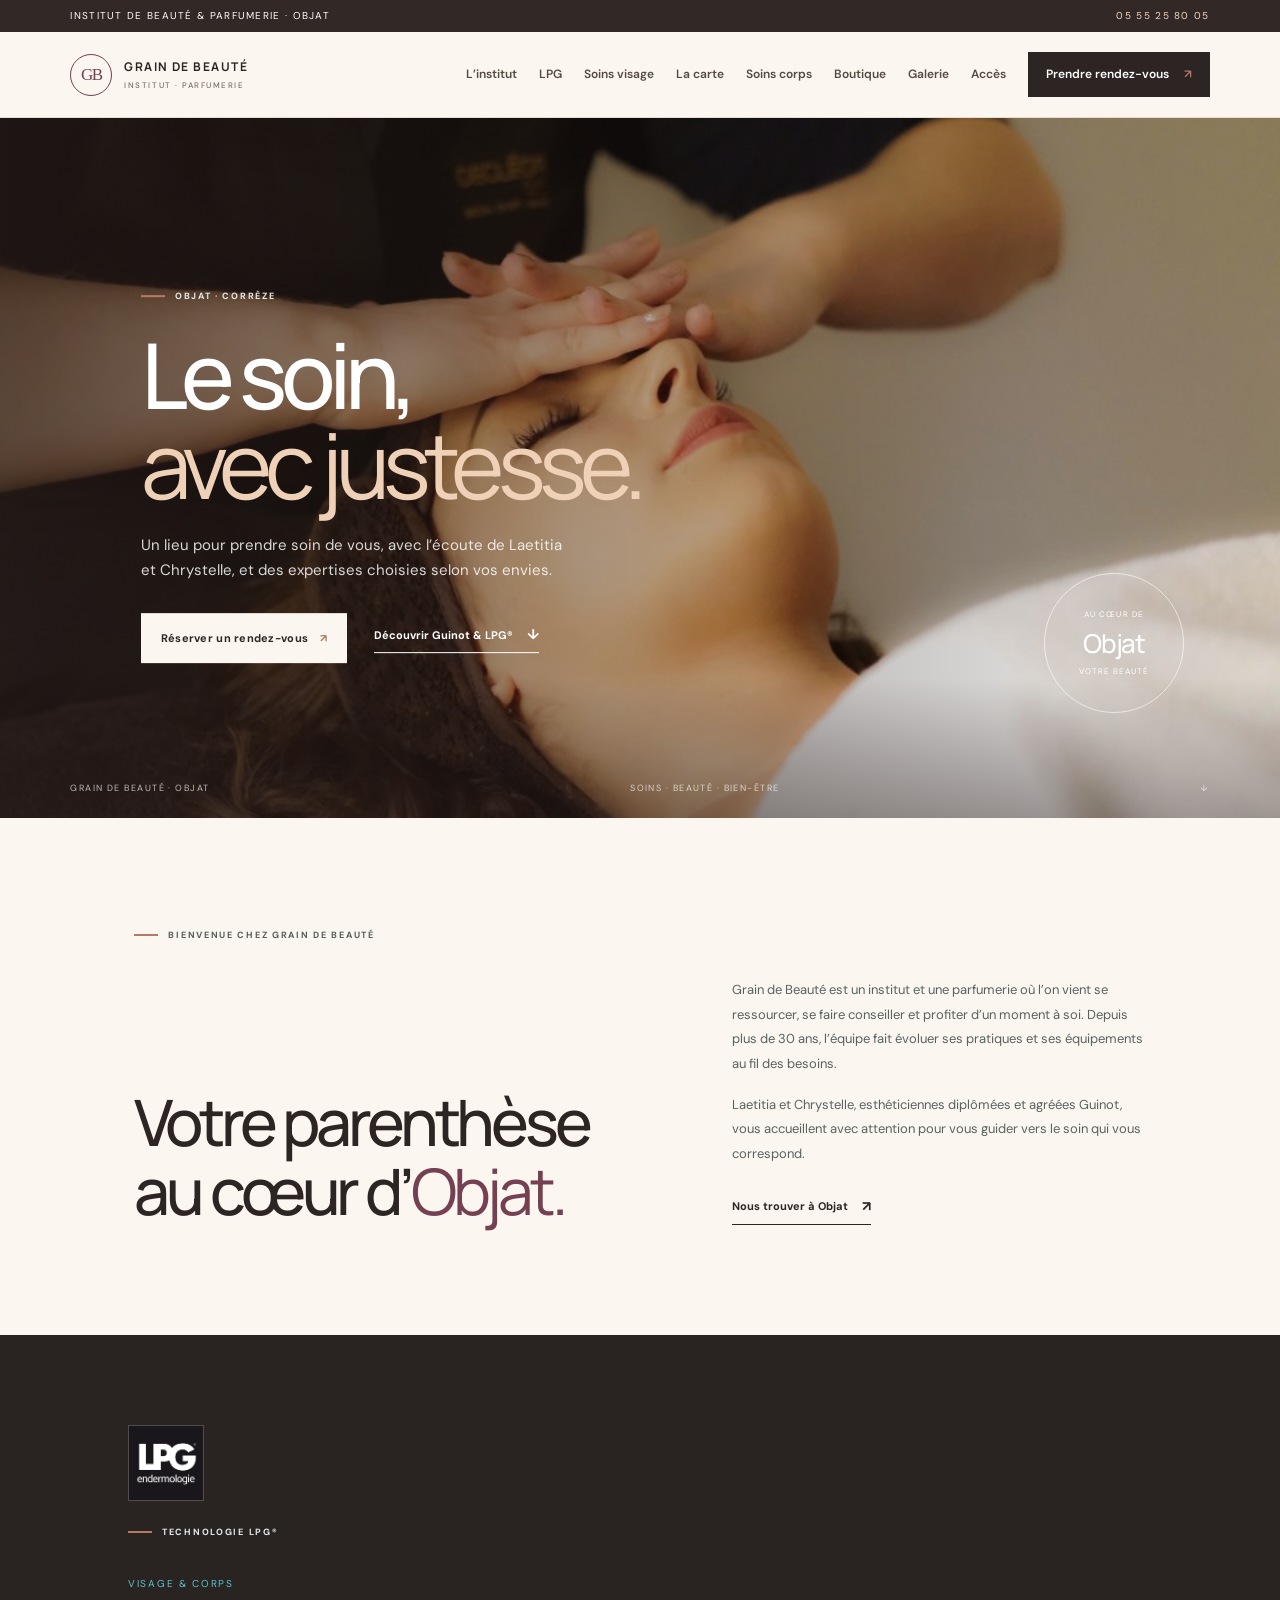
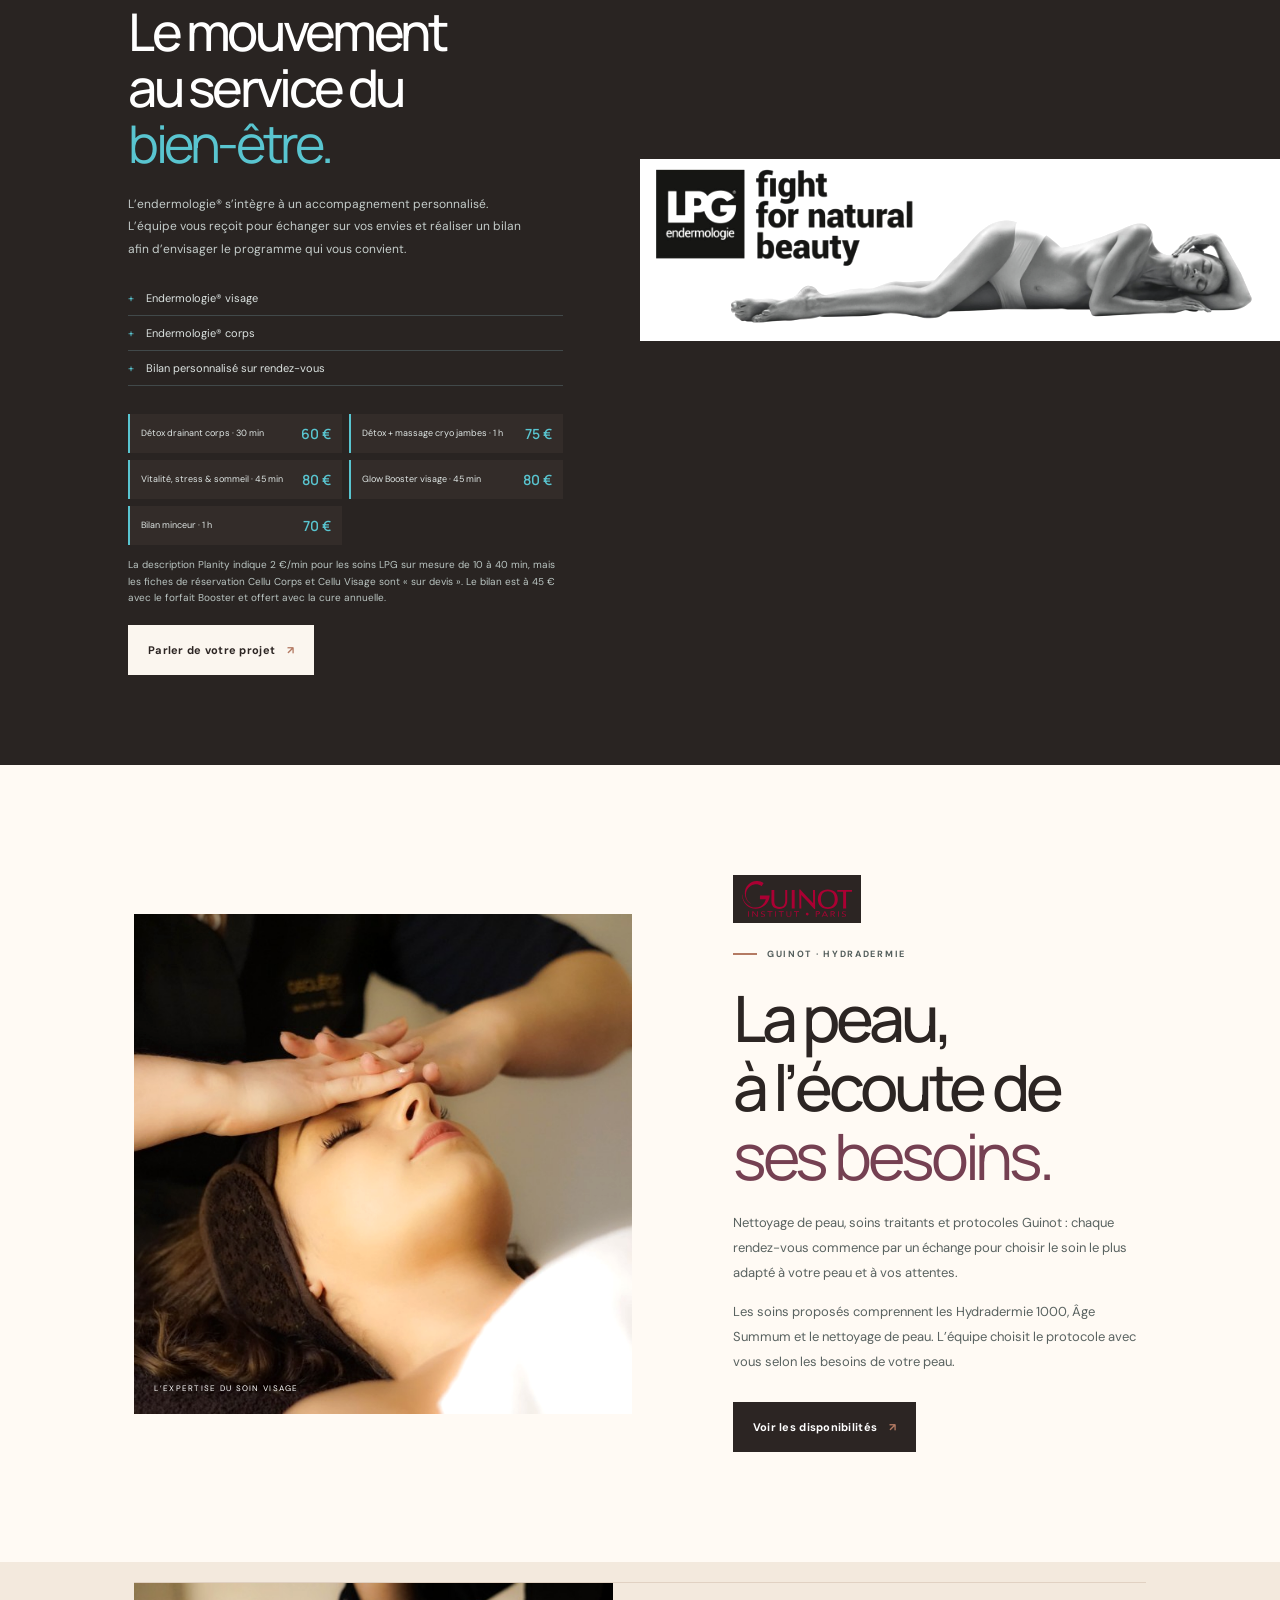
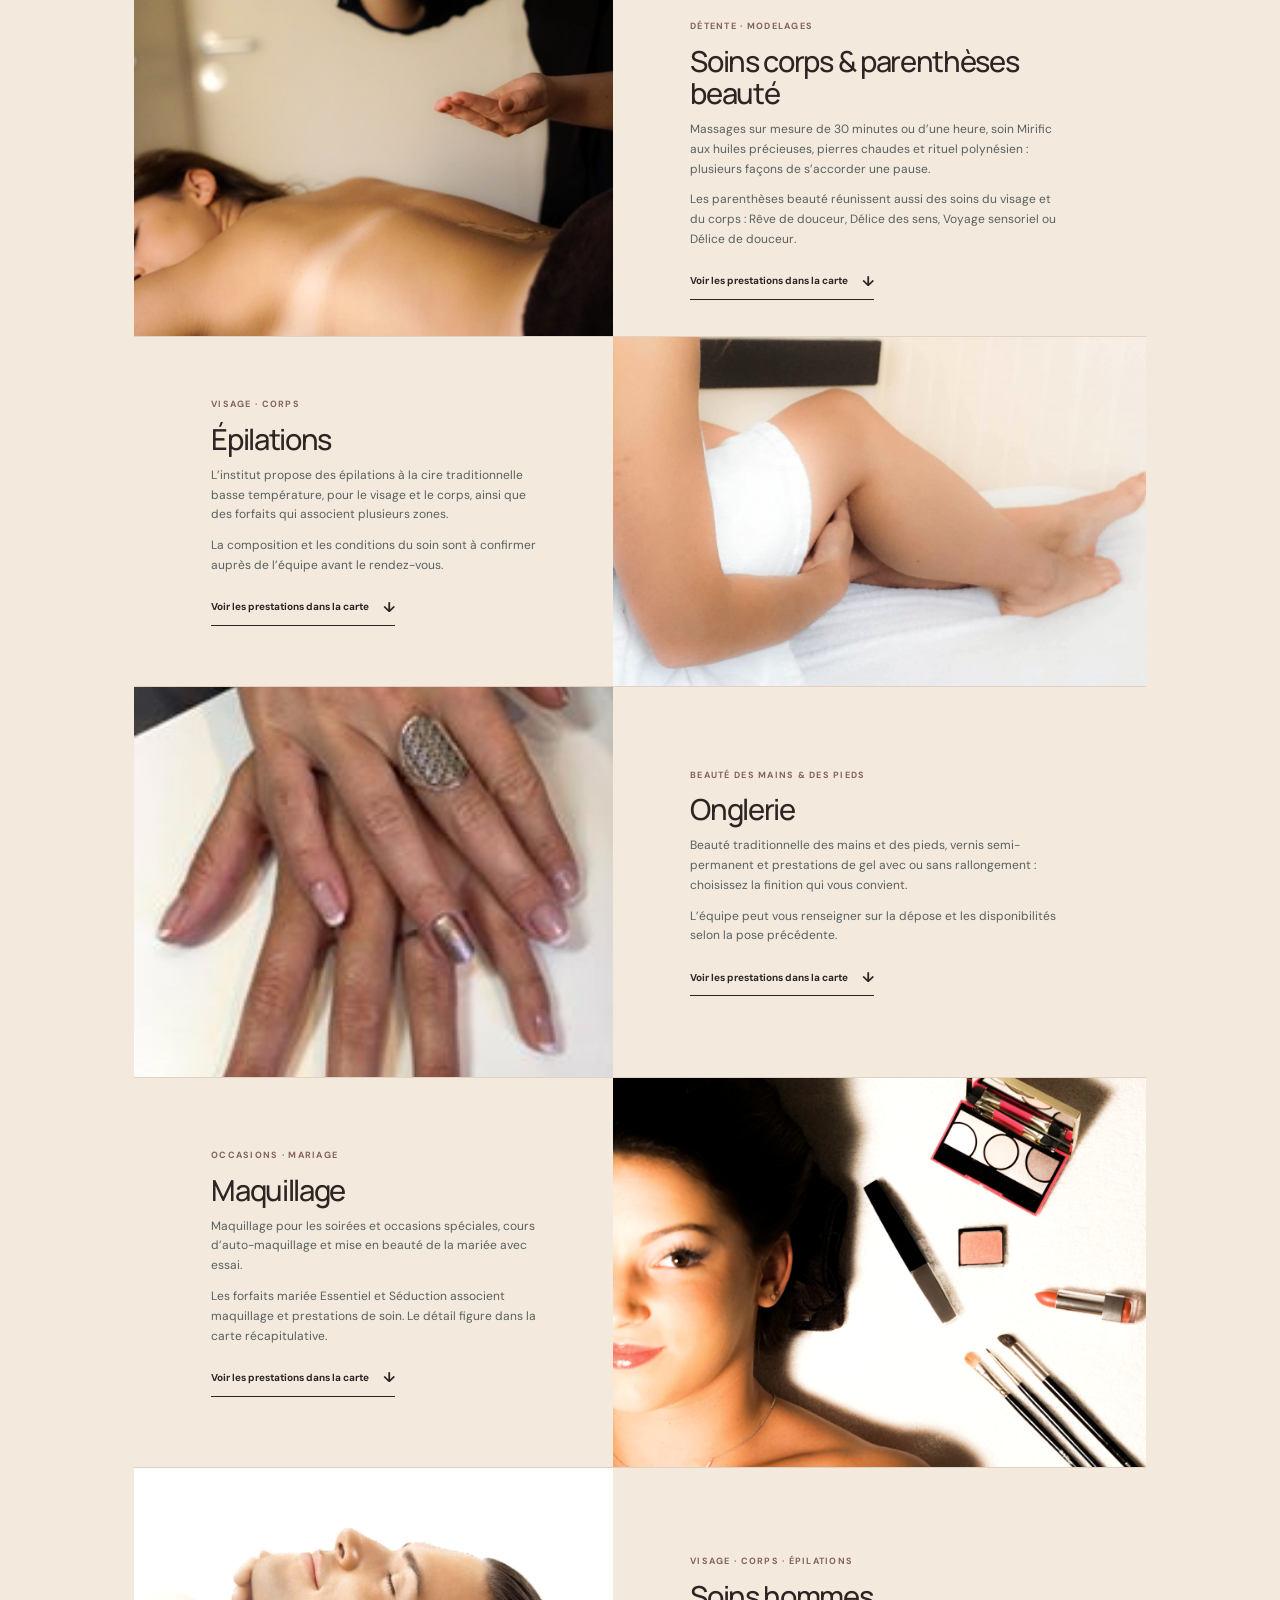
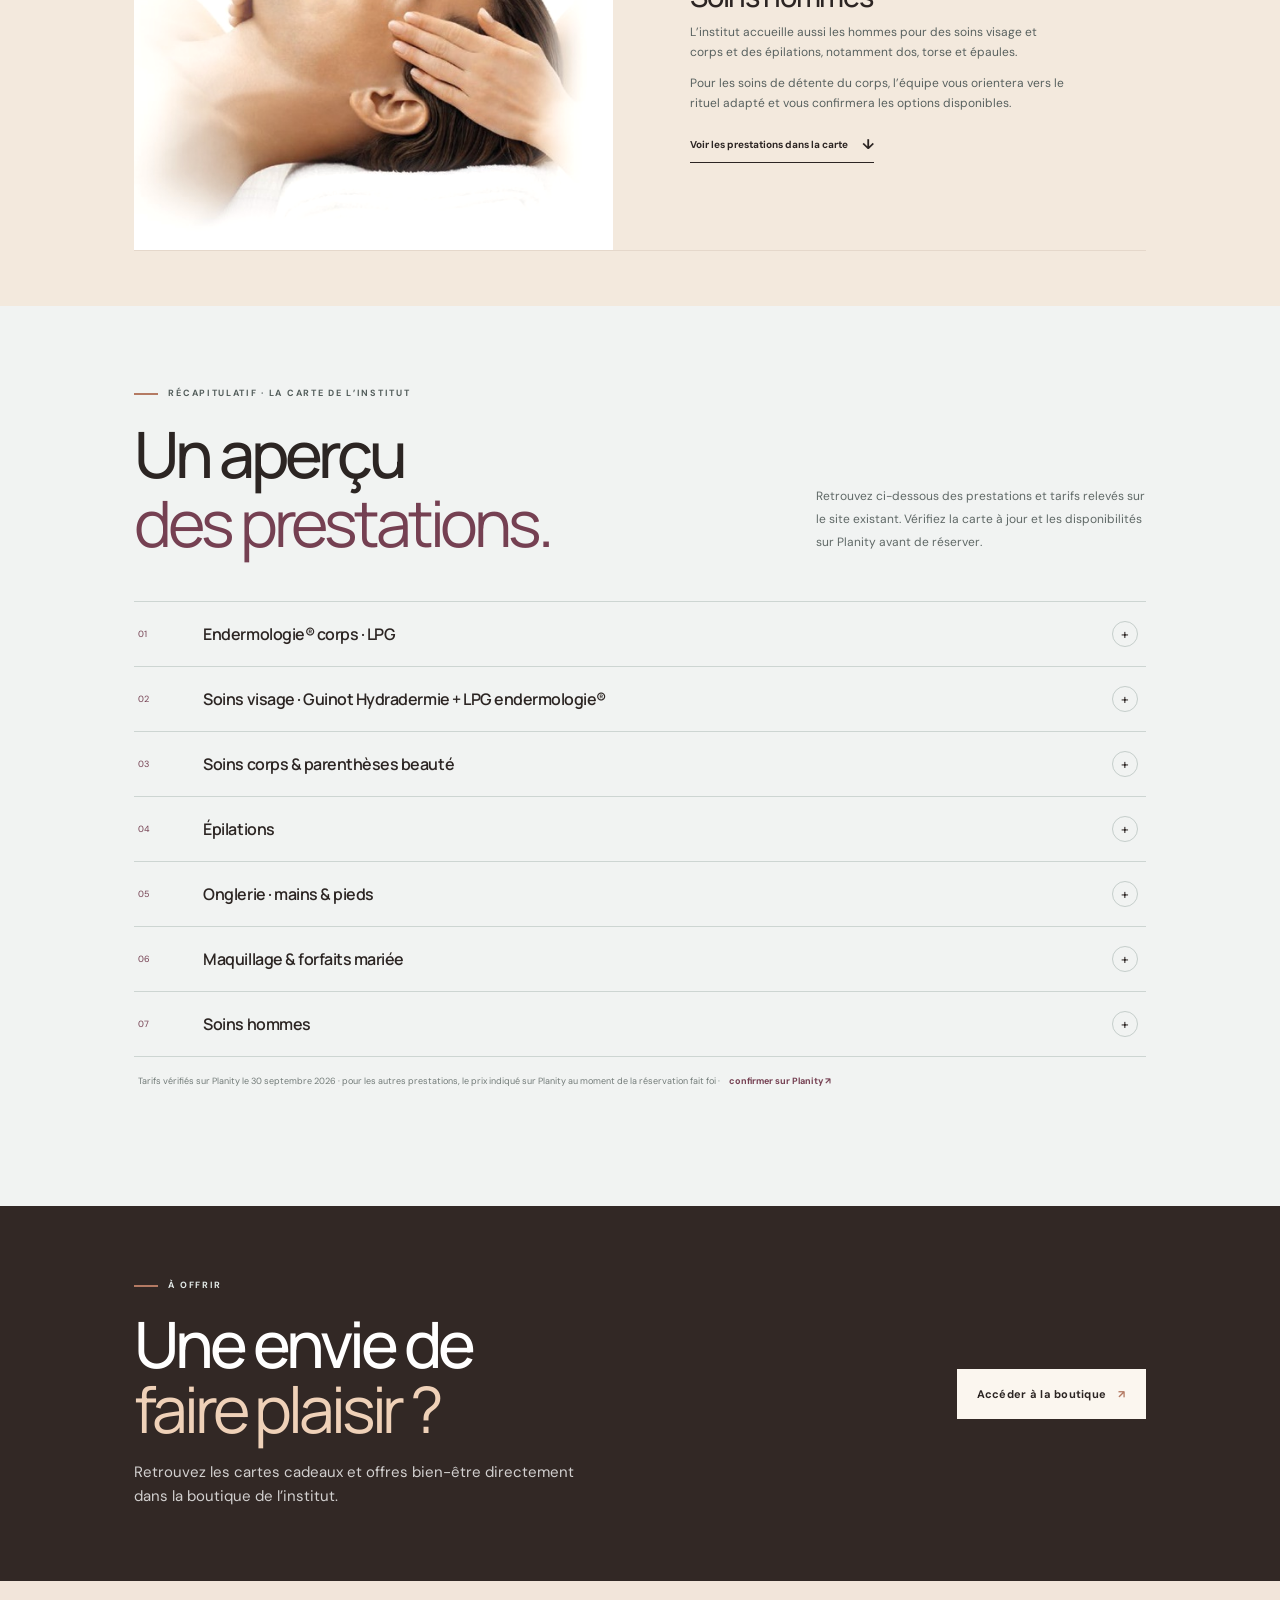
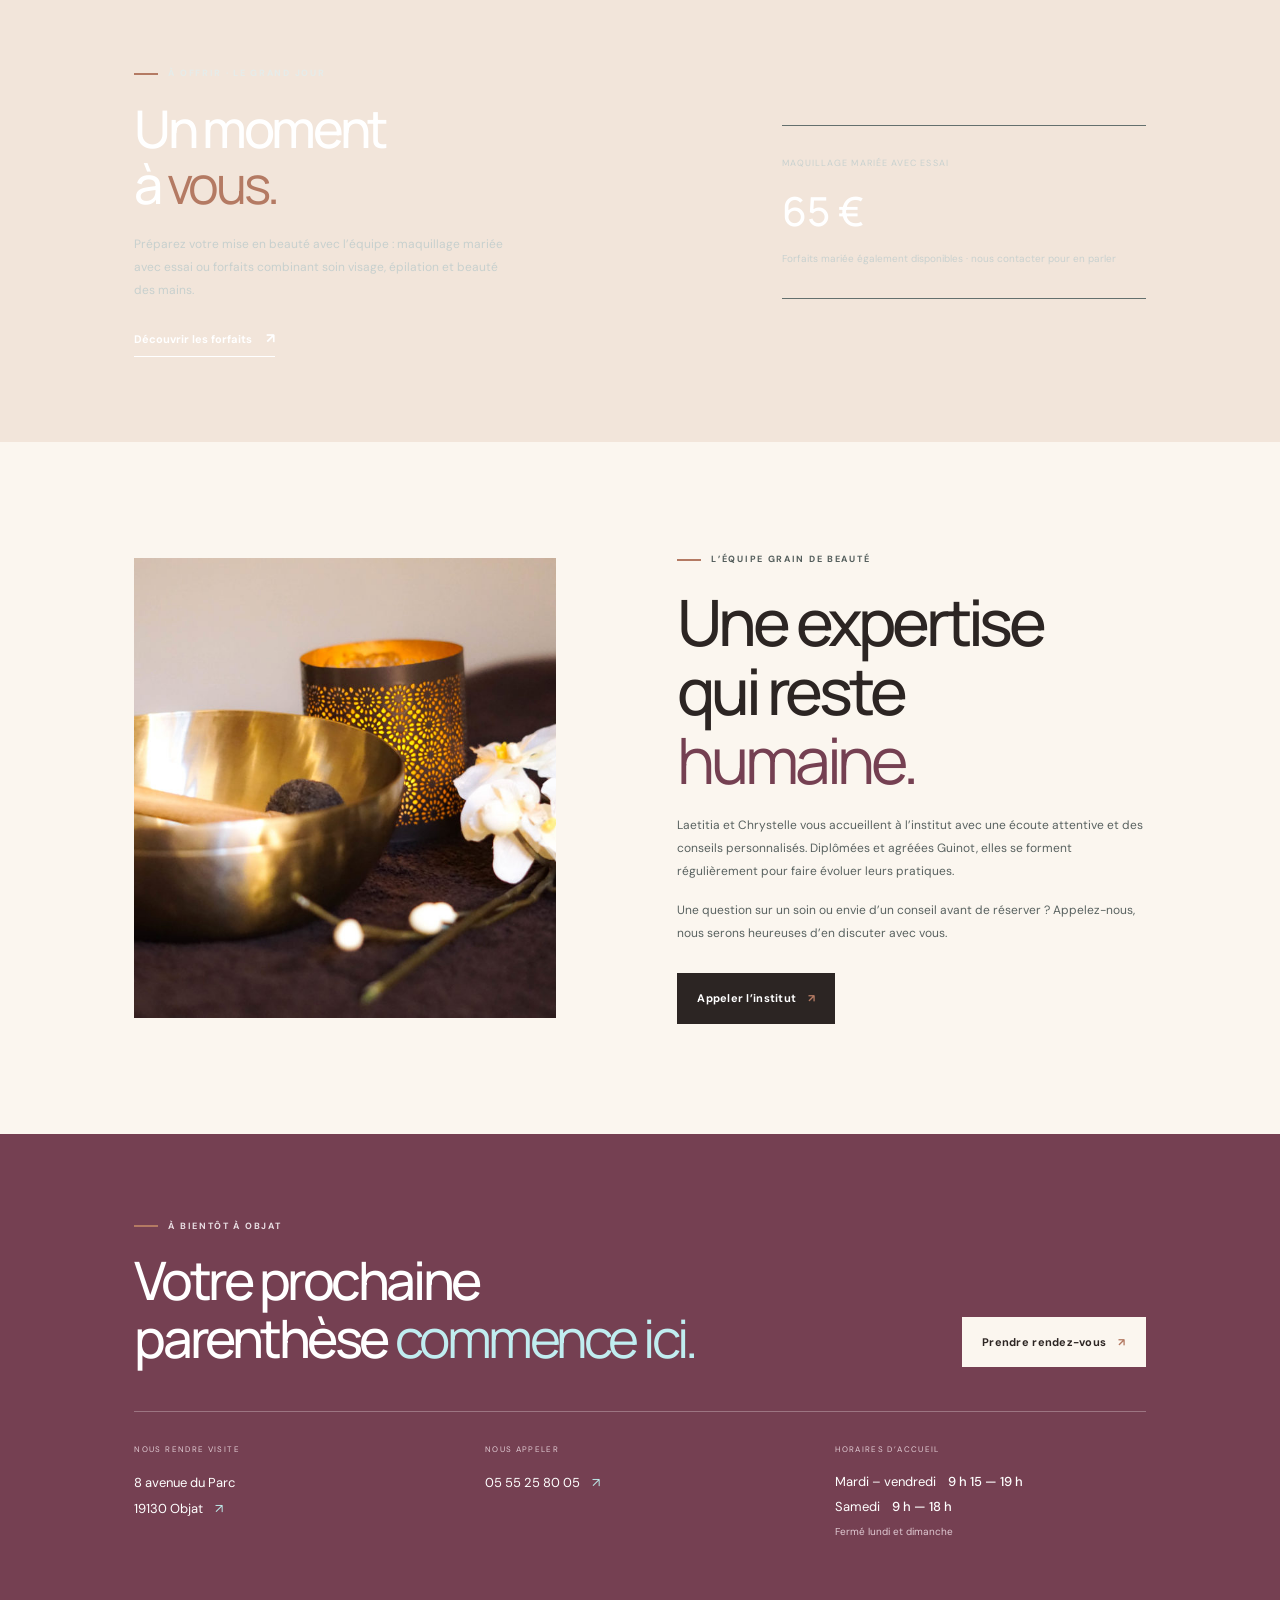
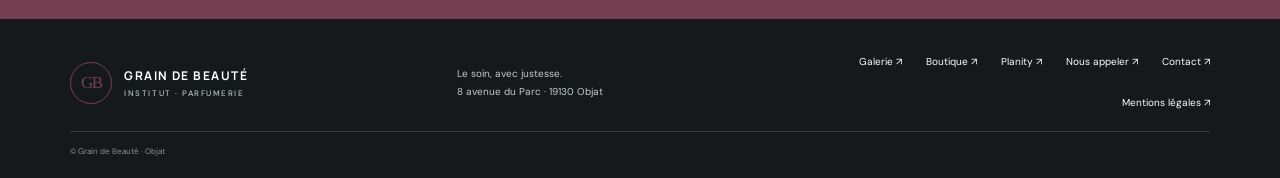
==== commit 67310439: "Warm palette and refine service article layout" ====
--- a/public/index.html
+++ b/public/index.html
@@ -9,7 +9,7 @@
   <link rel="preconnect" href="https://fonts.googleapis.com">
   <link rel="preconnect" href="https://fonts.gstatic.com" crossorigin>
   <link href="https://fonts.googleapis.com/css2?family=DM+Sans:wght@400;500;600;700&family=Manrope:wght@400;500;600;700;800&display=swap" rel="stylesheet">
-  <link rel="stylesheet" href="style.css?v=20260930n">
+  <link rel="stylesheet" href="style.css?v=20261001a">
 </head>
 <body>
   <div class="topline"><span>Institut de beauté & parfumerie · Objat</span><a href="tel:+33555258005">05 55 25 80 05</a></div>
--- a/public/style.css
+++ b/public/style.css
@@ -87,3 +87,26 @@
   .text-link>span,.button>span,.nav-cta>span,.mobile-book>span,.service-meta>.arrow,.gallery-item .arrow,.link-arrow,.contact-grid a>span{display:none!important}
   .text-link{gap:0}
 }
+
+/* Palette plus chaude pour l’institut; le turquoise reste réservé à LPG. */
+:root{--ink:#2c2523;--paper:#fbf6ef;--mist:#f0e5d9;--cyan:#b47a63;--plum:#754052;--muted:#7c7068;--line:#e5d8cb}
+body,.intro,.header{background-color:var(--paper)}
+.topline{background:#322825}
+.topline a{color:#f0d8c8}
+.header{border-bottom-color:#e8dcd0}
+.nav>a:not(.nav-cta){color:#554943}
+.hero{background:#302723}
+.hero-shade{background:linear-gradient(90deg,rgba(40,29,26,.74) 0%,rgba(40,29,26,.42) 43%,rgba(40,29,26,.04) 100%),linear-gradient(0deg,rgba(40,29,26,.38),transparent 20%)}
+.hero h1 em,.shop-cta h2 em{color:#efd1b8}
+.services,.editorial-services,.brand-intro{background:#f3e9dd}
+.editorial-card{border-color:#e1d1c2}
+.editorial-card>img{filter:saturate(.94) sepia(.035) contrast(1.02)}
+.editorial-card .small-index{color:#82645b}
+.lpg-band{background:#292422}
+.lpg-copy h2 em,.lpg-kicker,.lpg-copy li:before,.lpg-prices strong{color:#59c5d0}
+.lpg-art{background:#332c29}
+.lpg-prices>div{background:#332c29;border-left-color:#59c5d0}
+.feature{background:#fffaf4}
+.shop-cta{background:#322825}
+.bridal{background:#f2e5da}
+.brand-mark{border-color:var(--plum);color:var(--plum)}
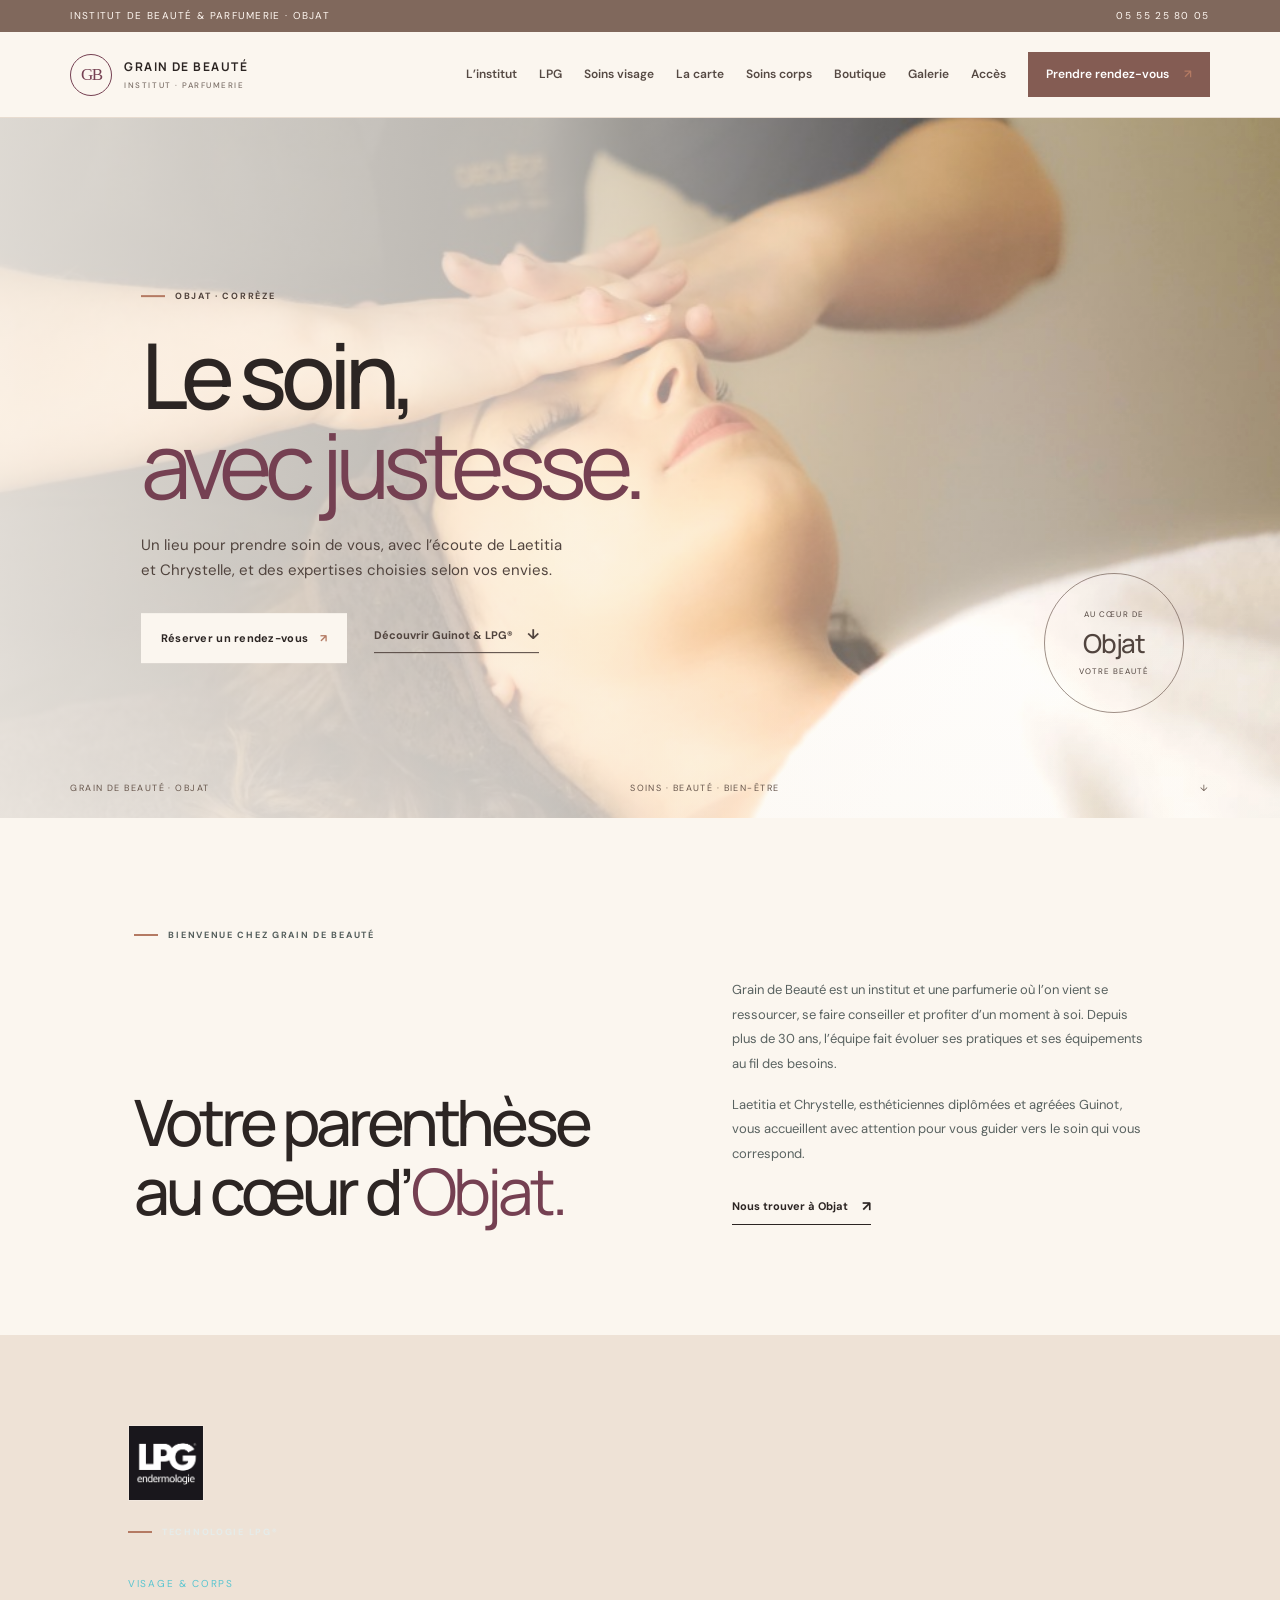
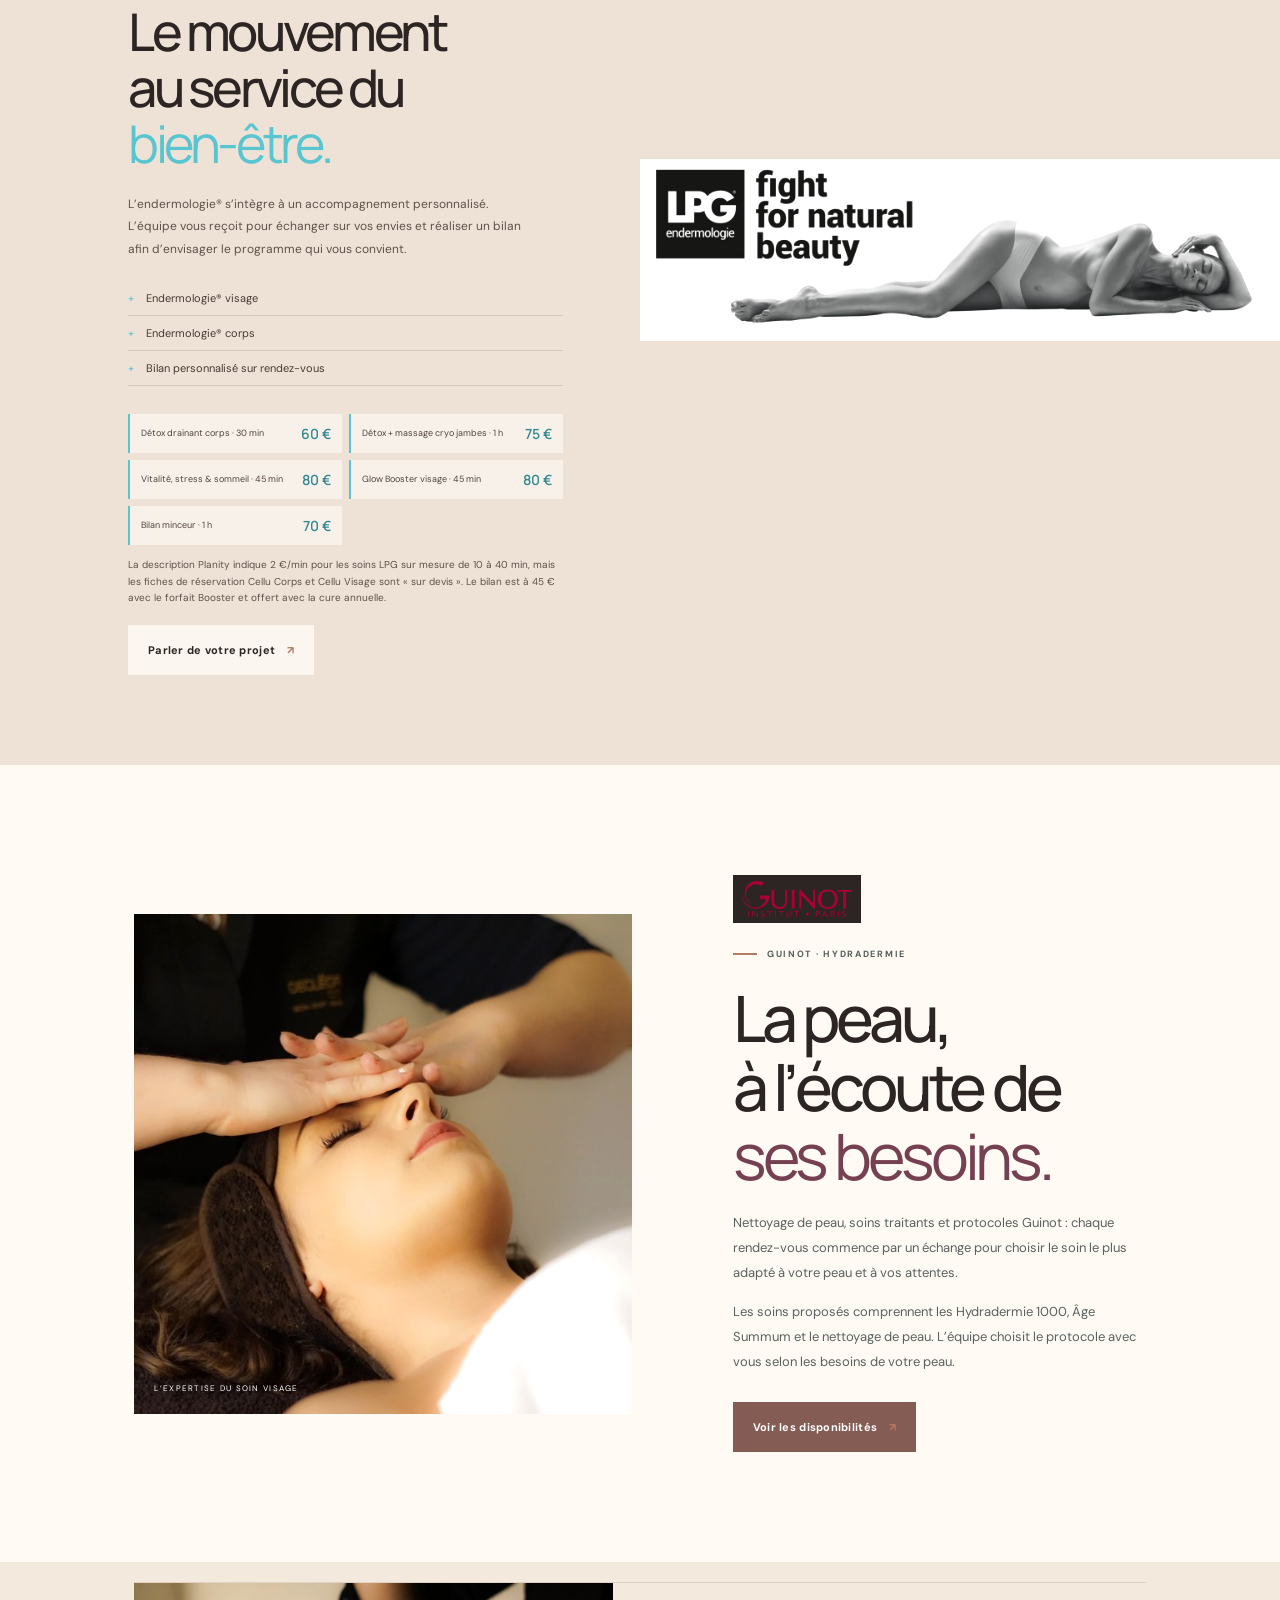
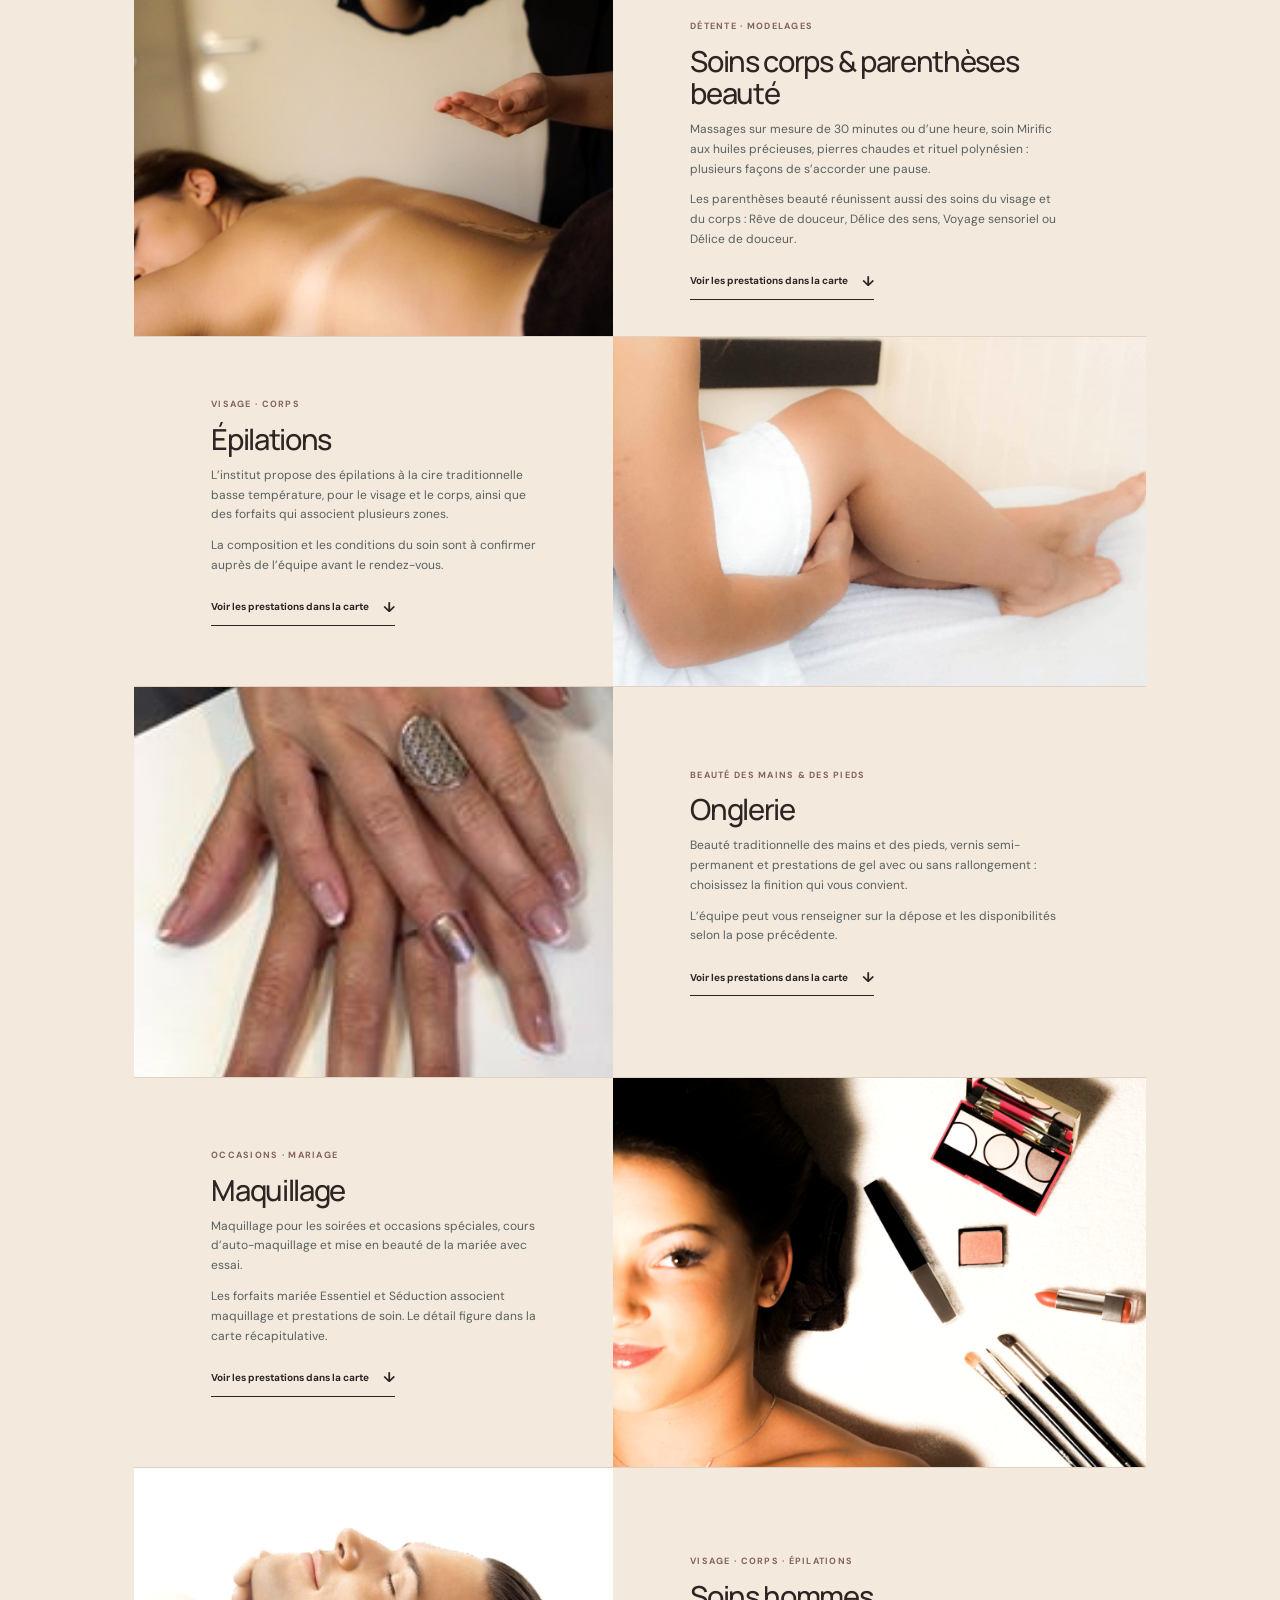
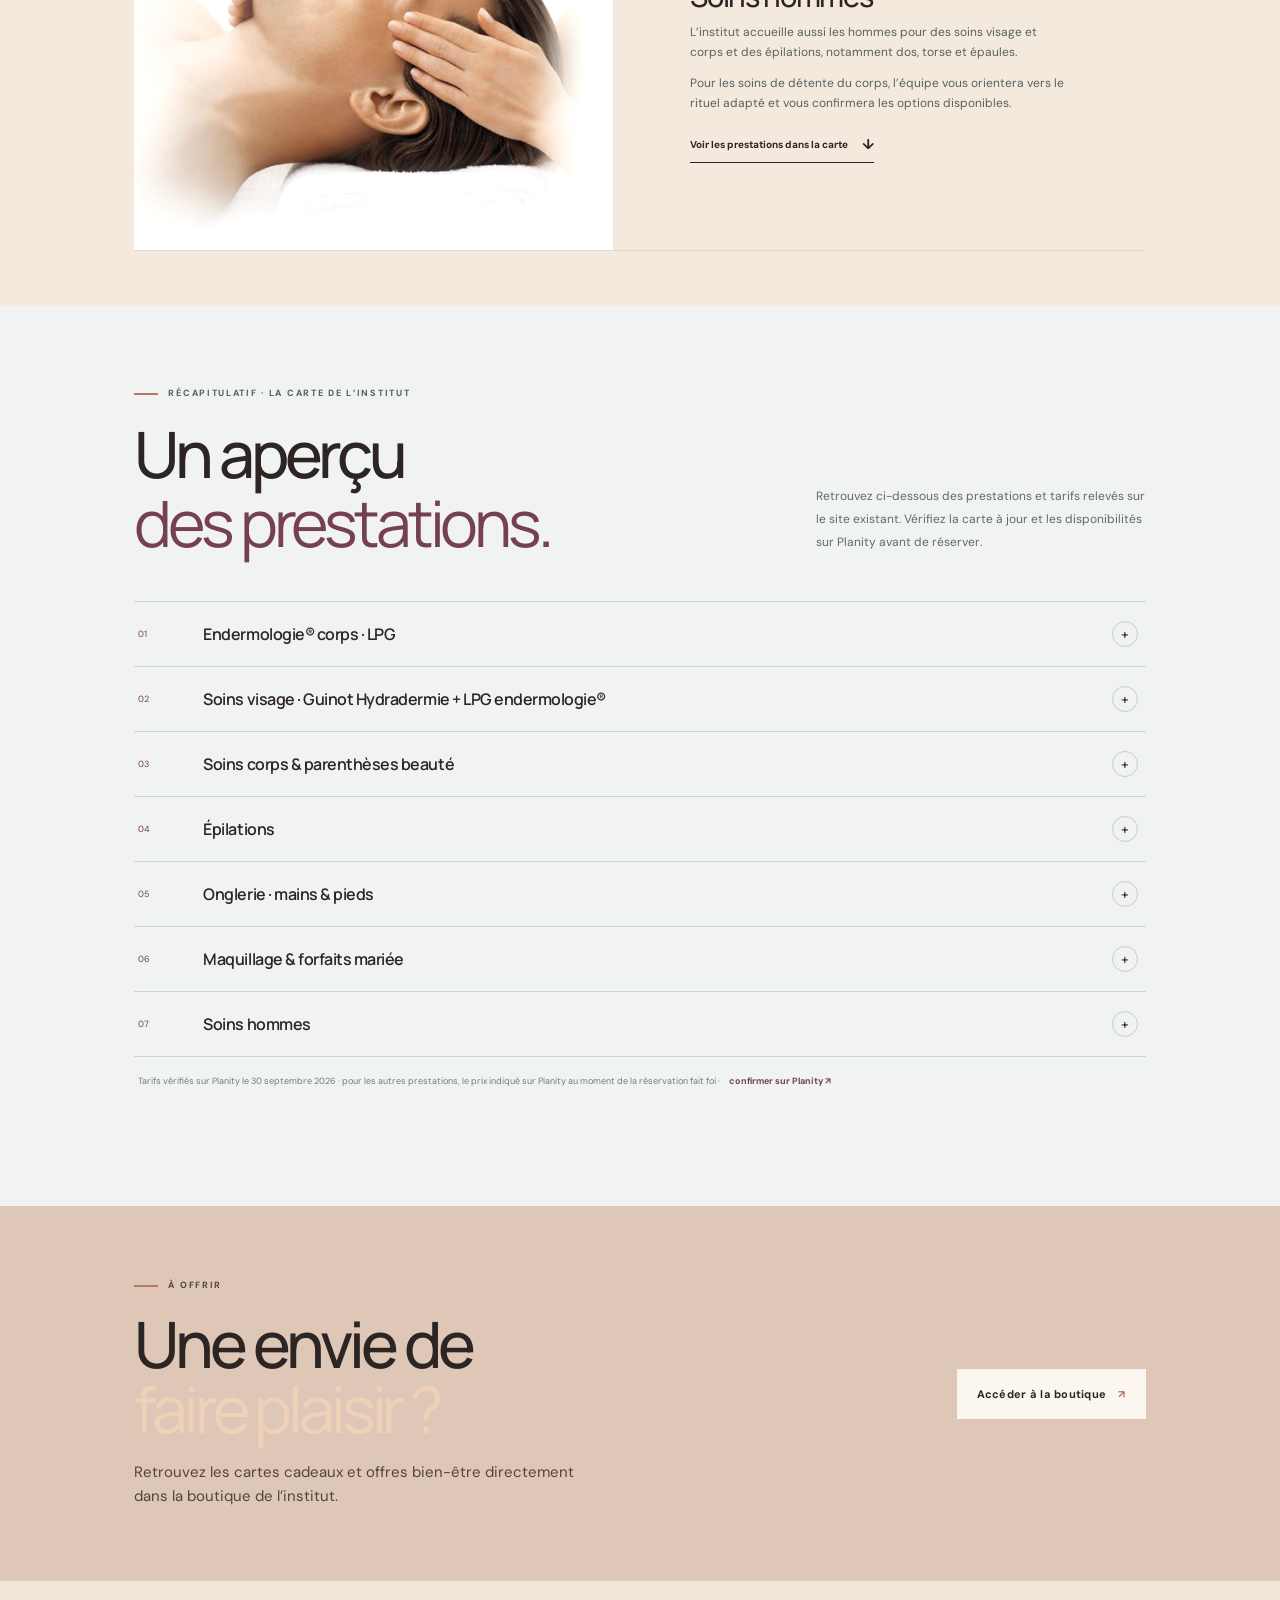
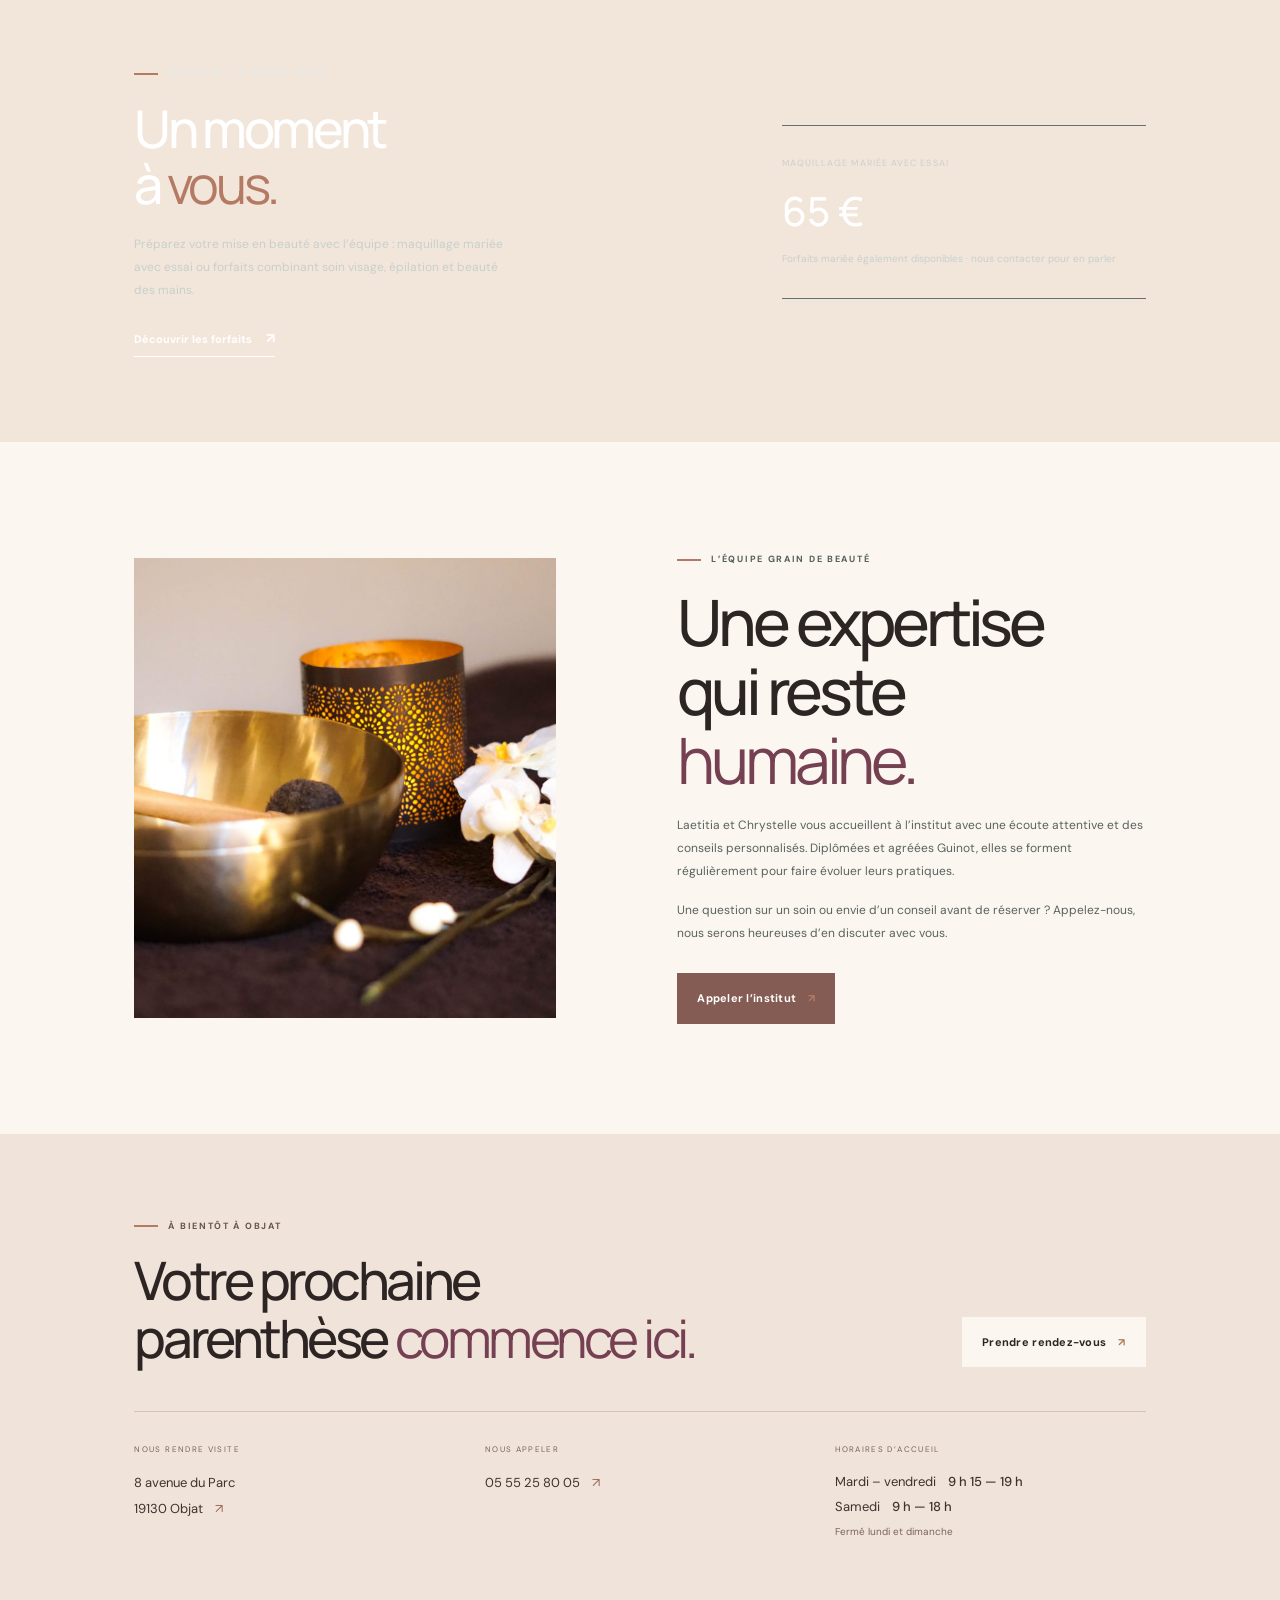
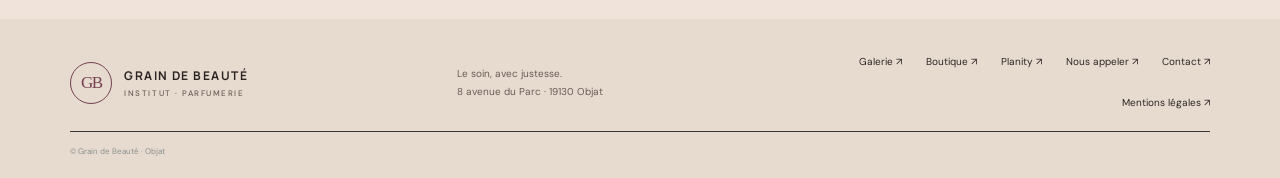
==== commit 5d06f316: "Lighten the home hero and remaining dark areas" ====
--- a/public/index.html
+++ b/public/index.html
@@ -9,7 +9,7 @@
   <link rel="preconnect" href="https://fonts.googleapis.com">
   <link rel="preconnect" href="https://fonts.gstatic.com" crossorigin>
   <link href="https://fonts.googleapis.com/css2?family=DM+Sans:wght@400;500;600;700&family=Manrope:wght@400;500;600;700;800&display=swap" rel="stylesheet">
-  <link rel="stylesheet" href="style.css?v=20261001a">
+  <link rel="stylesheet" href="style.css?v=20261001c">
 </head>
 <body>
   <div class="topline"><span>Institut de beauté & parfumerie · Objat</span><a href="tel:+33555258005">05 55 25 80 05</a></div>
--- a/public/style.css
+++ b/public/style.css
@@ -110,3 +110,38 @@
 .shop-cta{background:#322825}
 .bridal{background:#f2e5da}
 .brand-mark{border-color:var(--plum);color:var(--plum)}
+
+/* Second pass: keep the page airy and lift every large dark color block. */
+.topline{background:#80685c;color:#fff8f2}
+.topline a{color:#fff8f2}
+.nav-cta,.button-dark{background:#845c53}
+.hero{background:#796156}
+.hero-image{filter:saturate(1.02) contrast(.99) brightness(1.12)}
+.hero-shade{background:linear-gradient(90deg,rgba(54,39,33,.46) 0%,rgba(54,39,33,.25) 43%,rgba(54,39,33,.02) 100%),linear-gradient(0deg,rgba(54,39,33,.16),transparent 20%)}
+.lpg-band{background:#eee2d6;color:var(--ink)}
+.lpg-copy>p:not(.lpg-kicker){color:#5e514a}
+.lpg-copy ul{color:#463a35}
+.lpg-copy li{border-bottom-color:#d6c5b8}
+.lpg-prices>div{background:#f8f1e9}
+.lpg-prices span{color:#51443e}
+.lpg-prices strong{color:#348a92}
+.shop-cta{background:#dfc7b8;color:var(--ink)}
+.shop-cta p{color:#51443e}
+.shop-cta .eyebrow{color:#51443e}
+.contact{background:#f0e3da;color:var(--ink)}
+.contact .eyebrow{color:#67534b}
+.contact h2 em{color:var(--plum)}
+.contact-top{border-bottom-color:#d5c2b7}
+.contact-label,.contact-grid small{color:#78645a}
+.contact-grid a,.contact-grid p{color:#3d322e}
+.contact-grid a span{color:#9b6858}
+.footer{background:#e7dbd0;color:var(--ink)}
+.footer-brand small,.footer>p{color:#685b54}
+.mobile-book{background:#845c53}
+.hero{color:var(--ink)}
+.hero-image{filter:saturate(.99) contrast(.99) brightness(1.1)}
+.hero-shade{background:linear-gradient(90deg,rgba(251,246,239,.88) 0%,rgba(251,246,239,.72) 42%,rgba(251,246,239,.34) 69%,rgba(251,246,239,.06) 100%),linear-gradient(0deg,rgba(251,246,239,.28),transparent 27%)}
+.hero h1 em{color:var(--plum)}
+.hero .eyebrow.light,.hero .hero-copy,.hero .light-link{color:#51443e}
+.hero-bottom{color:#66554b}
+.hero-stamp{border-color:rgba(91,68,58,.58);color:#51443e}
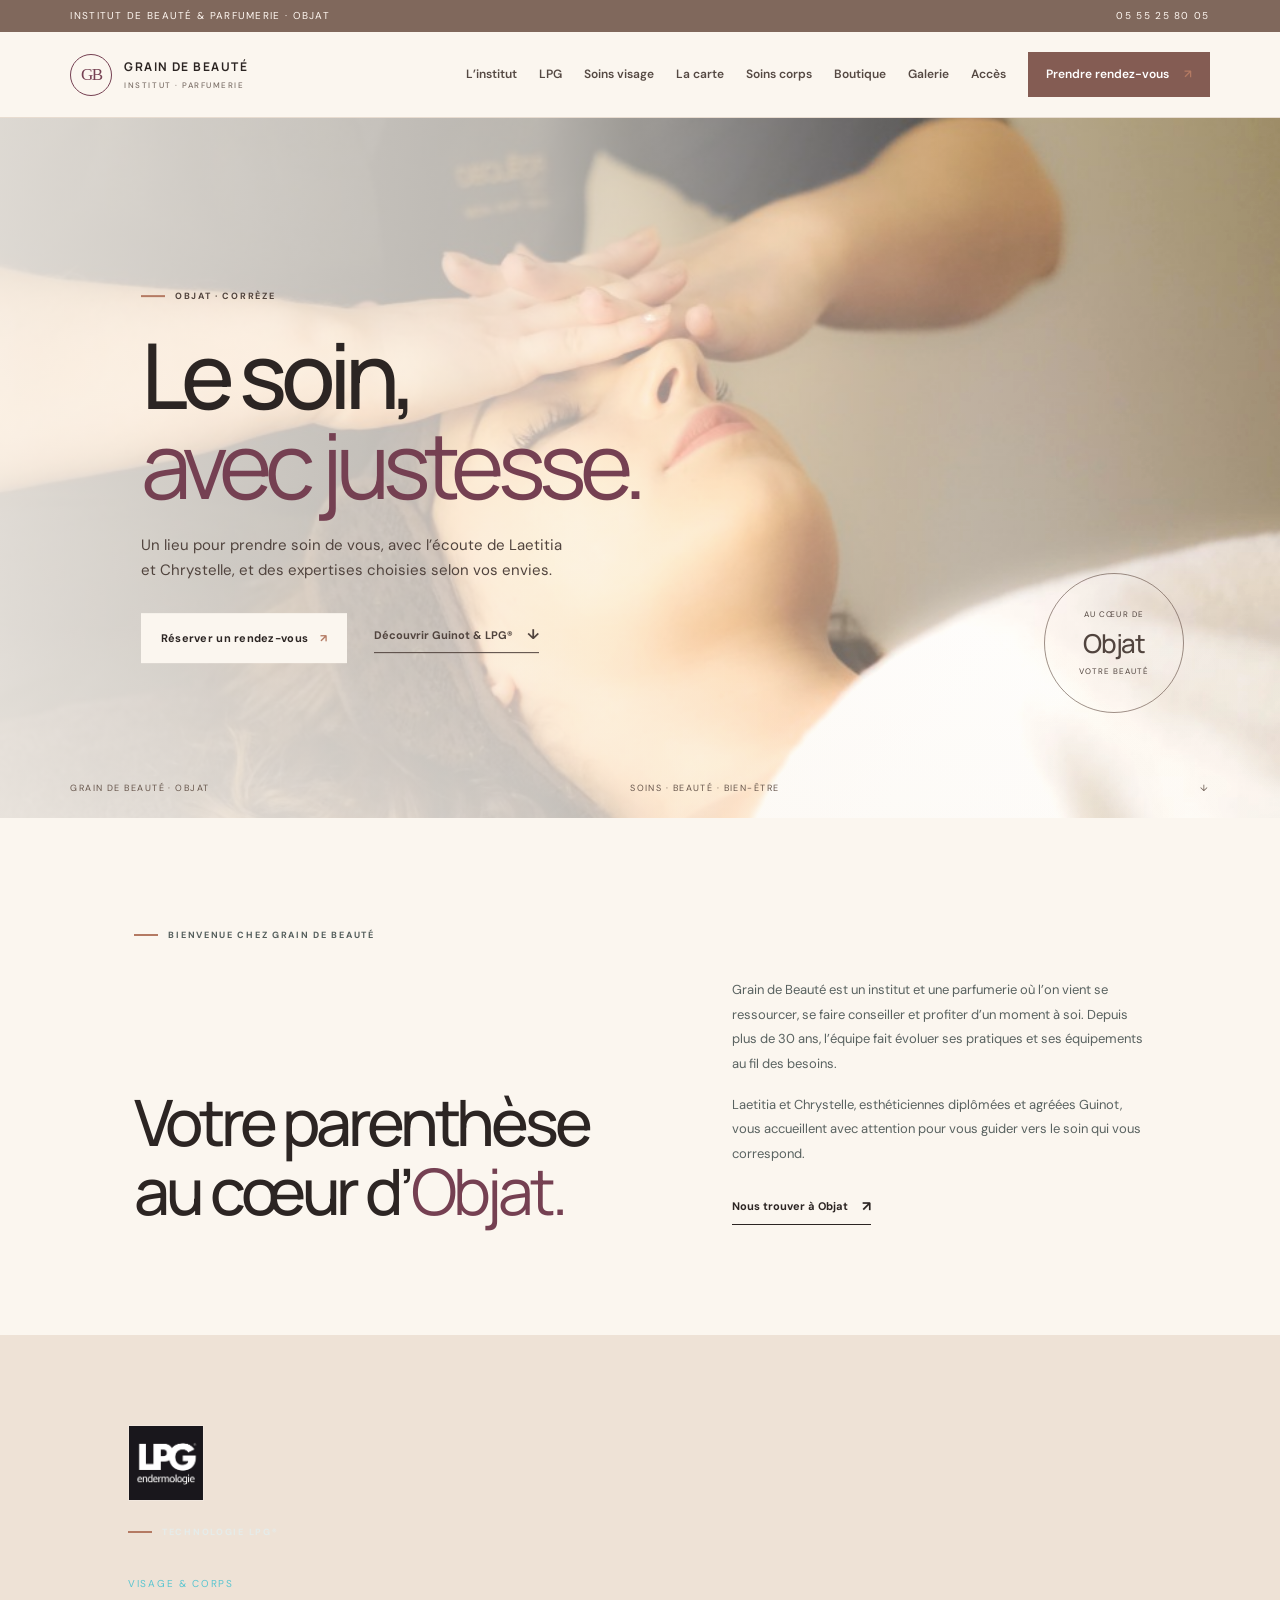
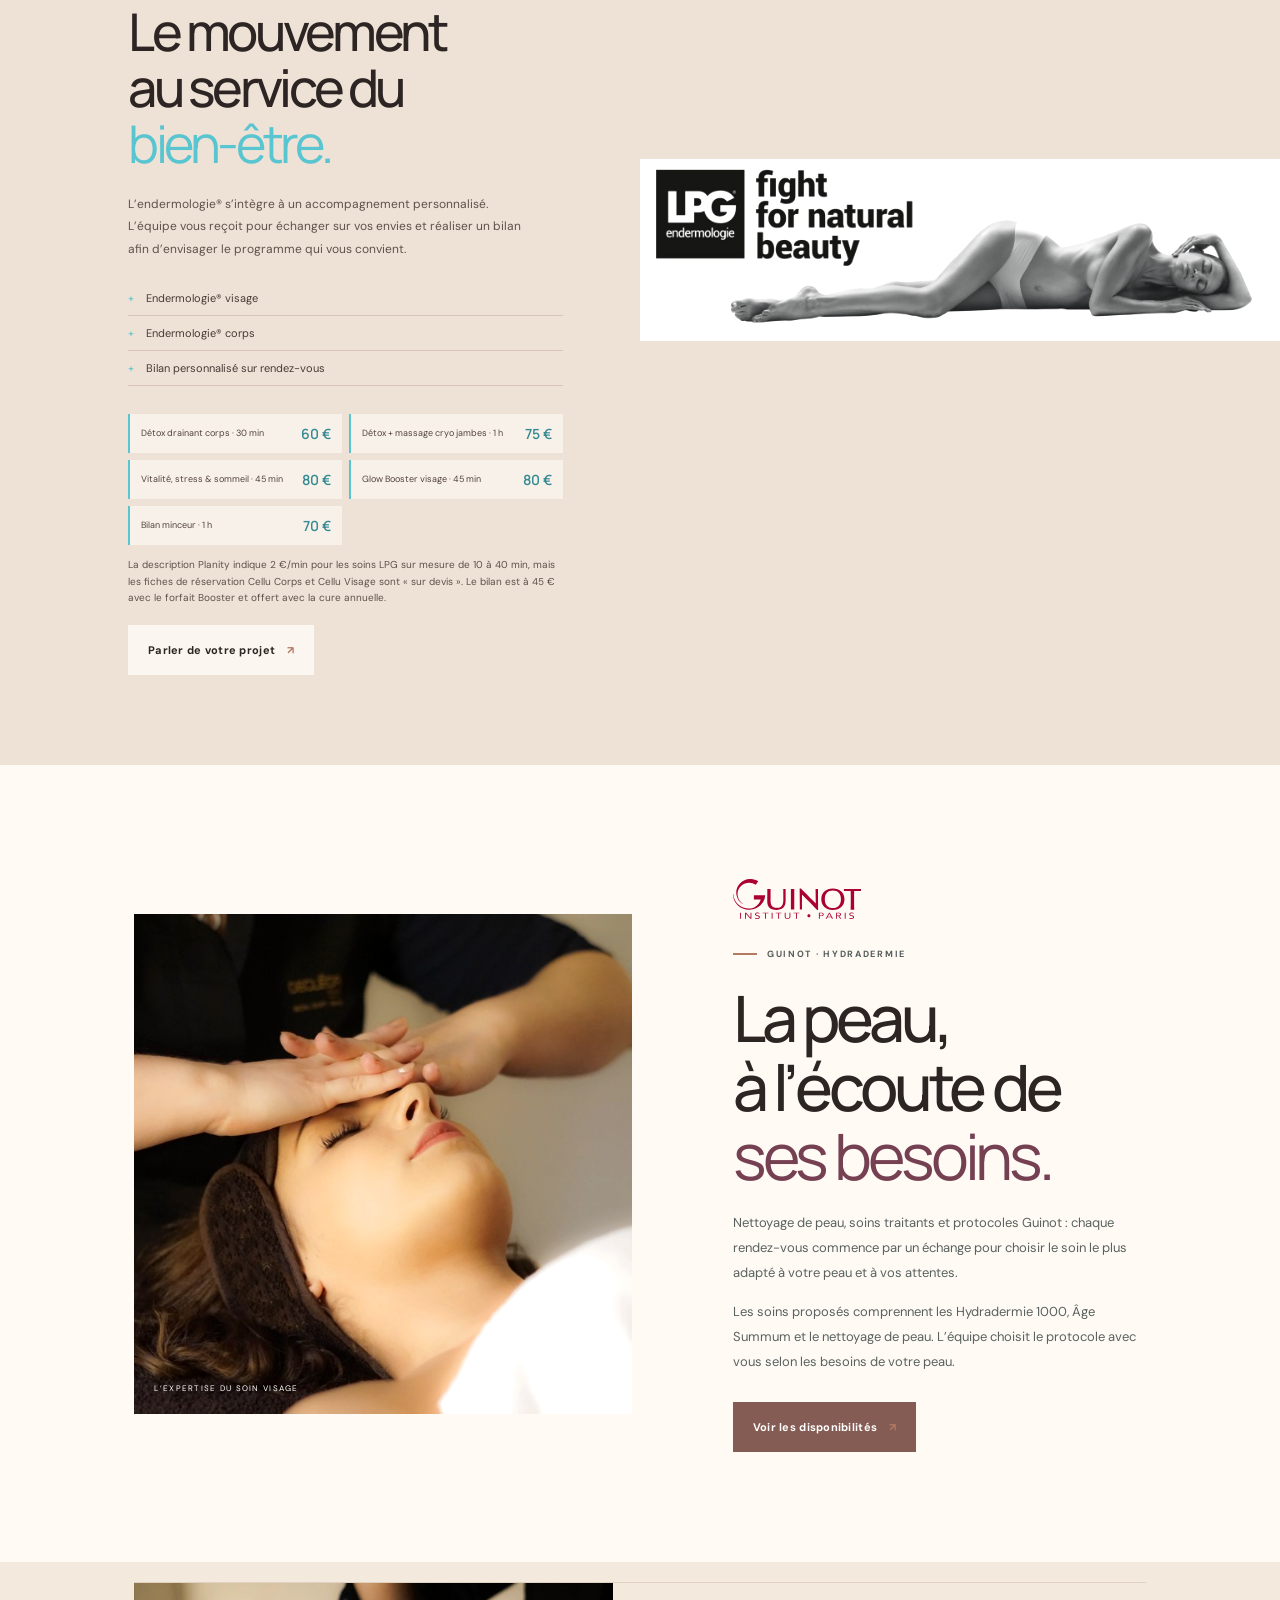
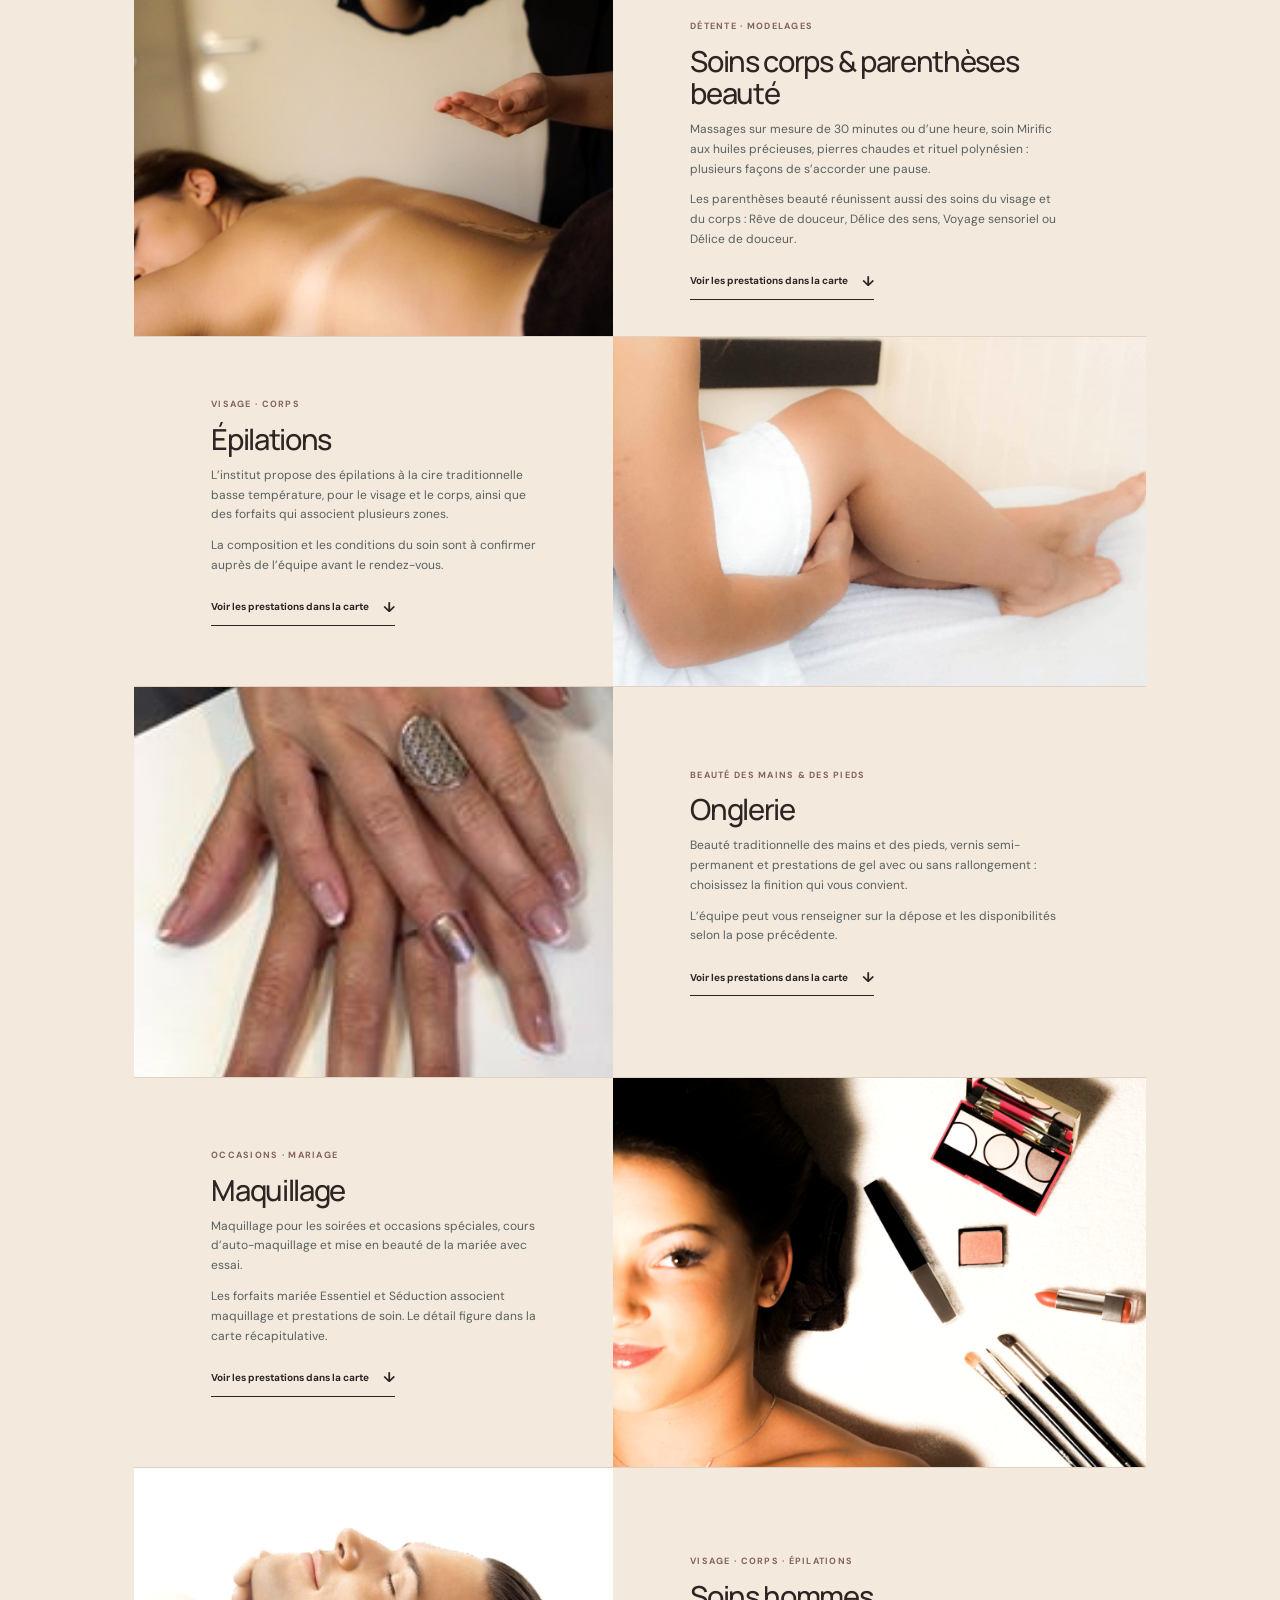
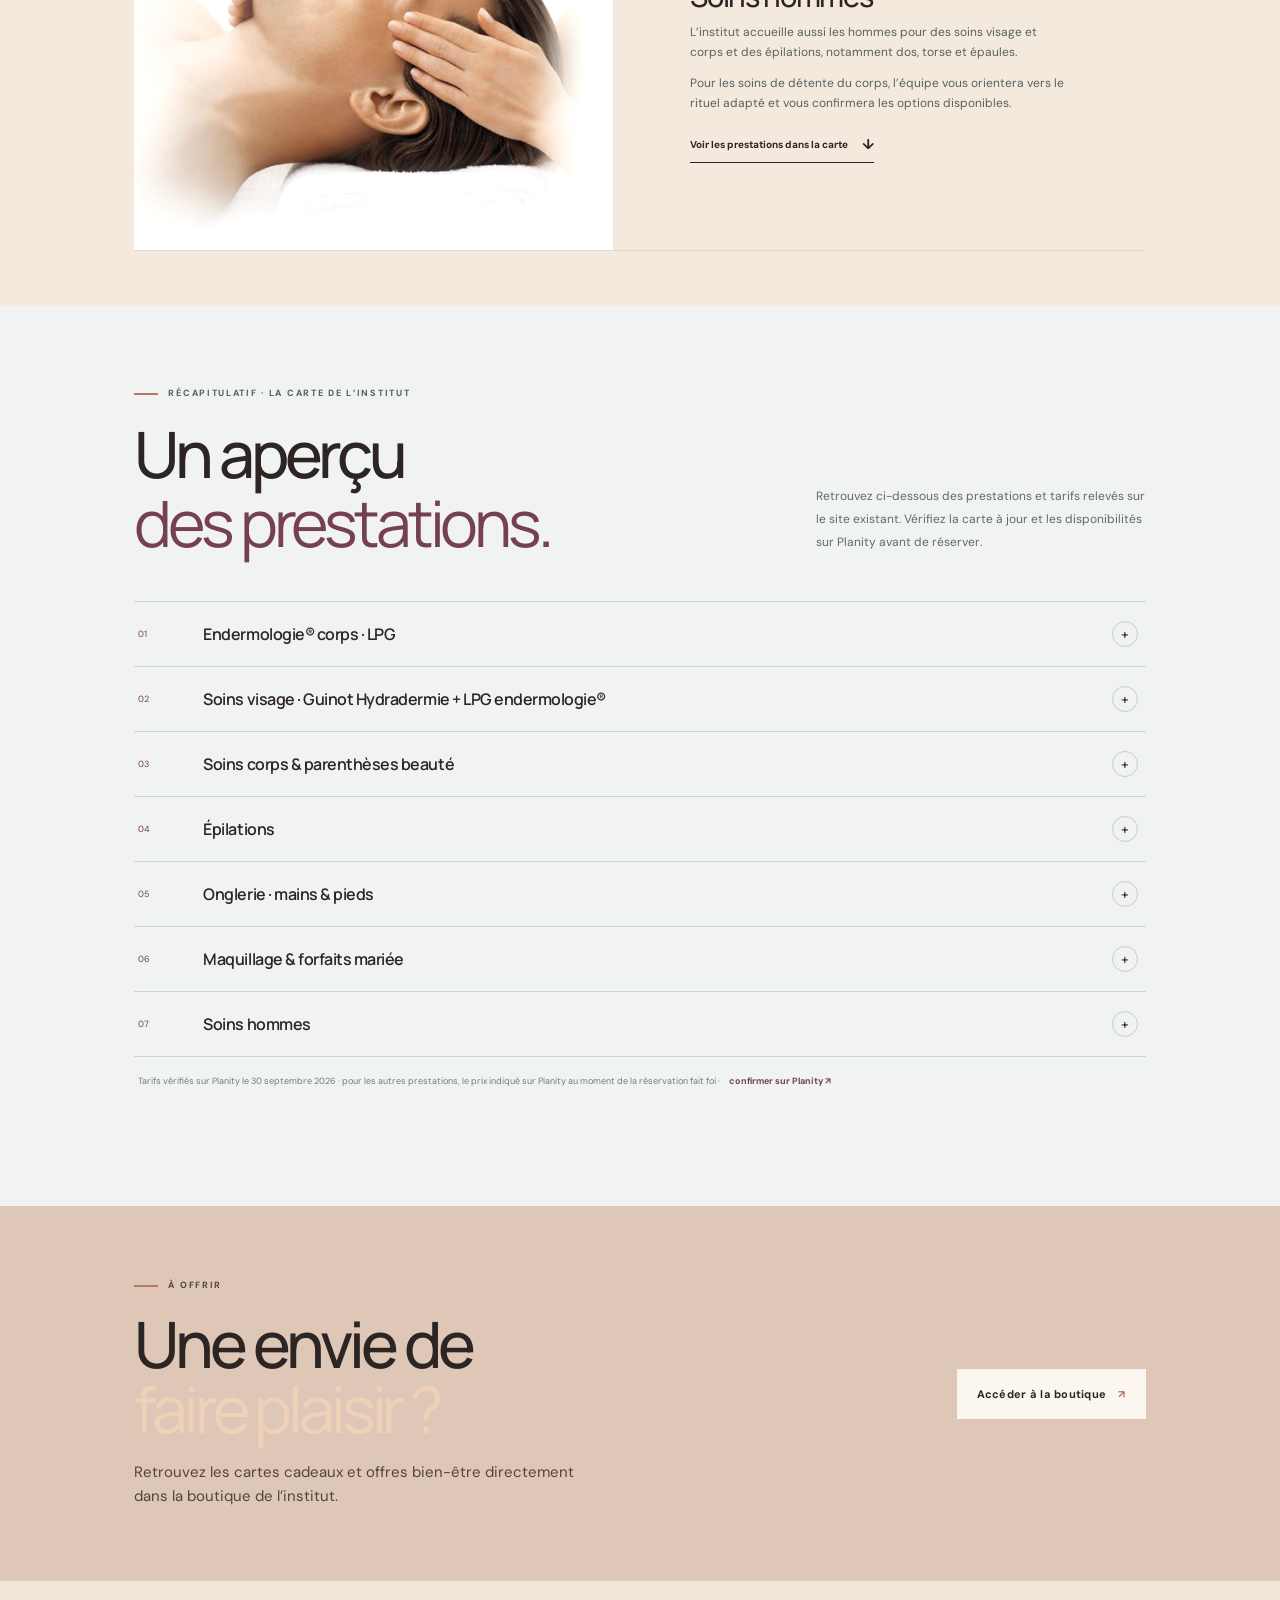
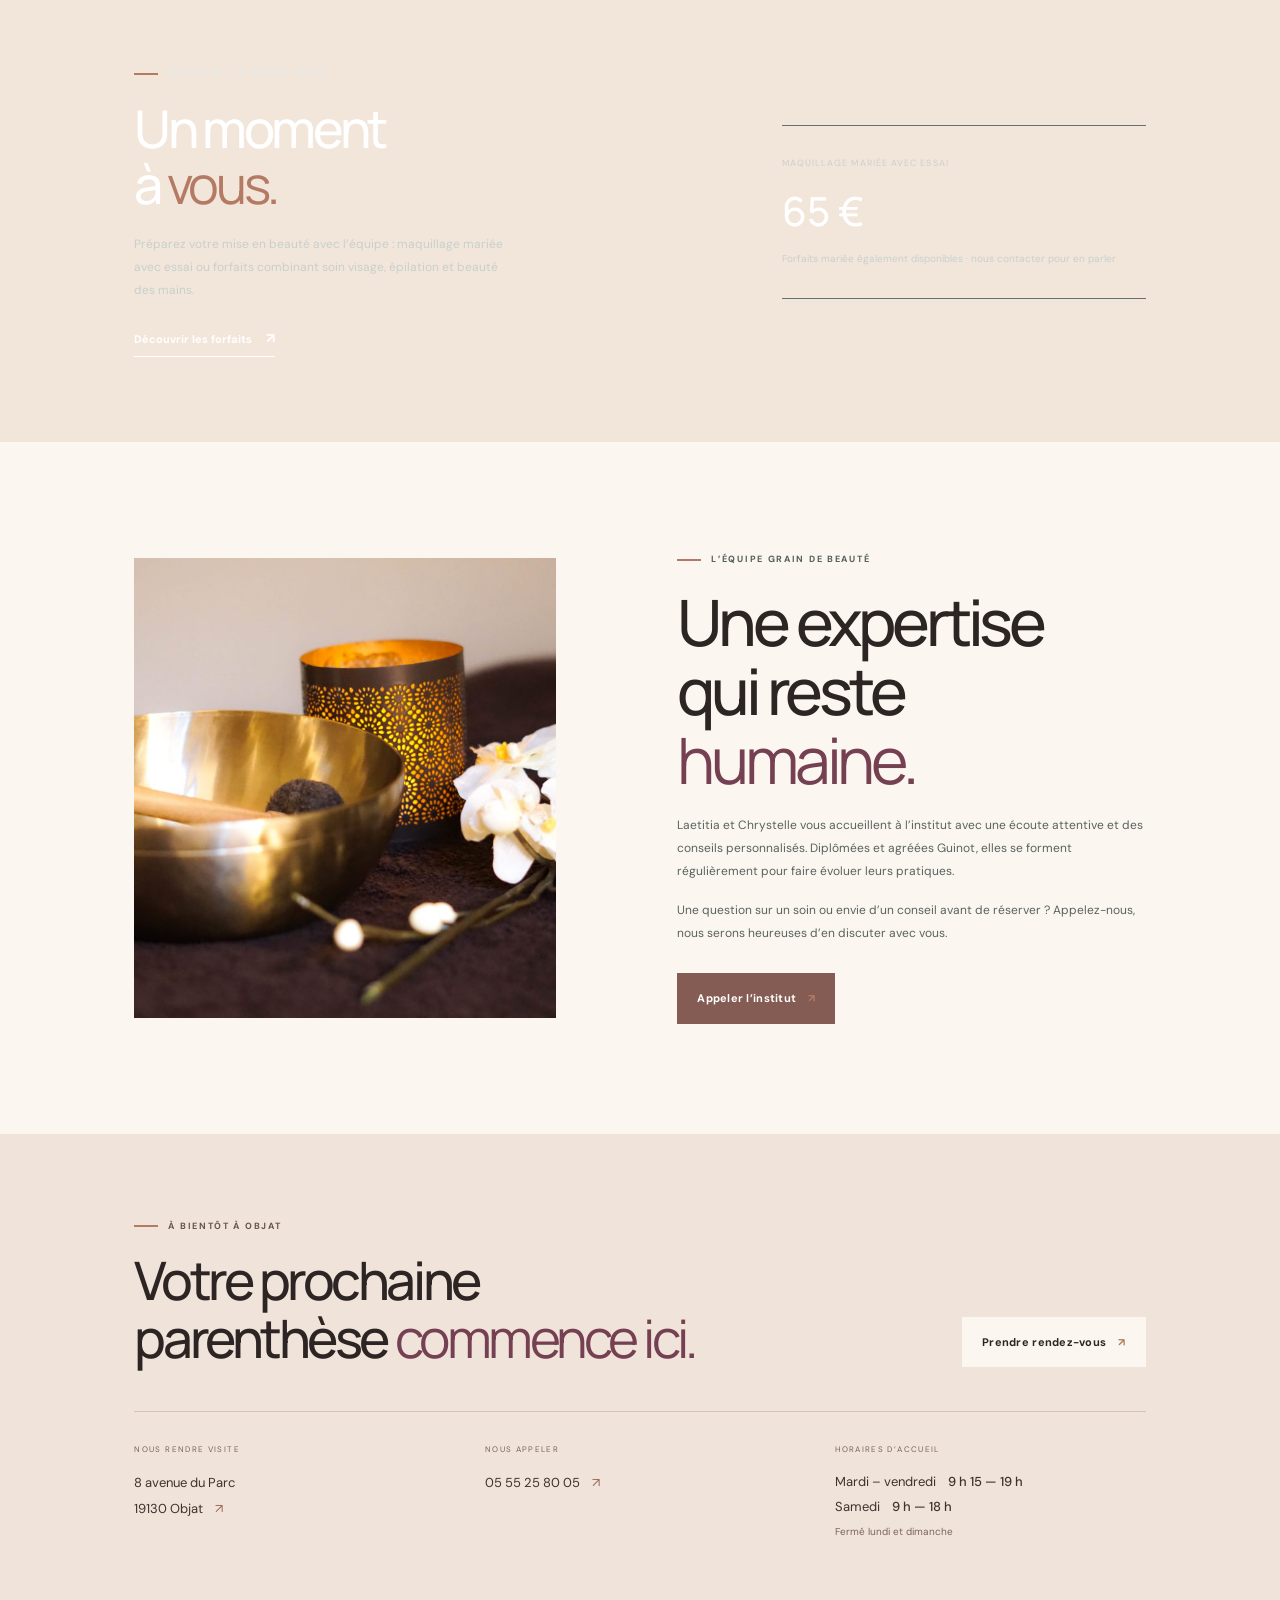
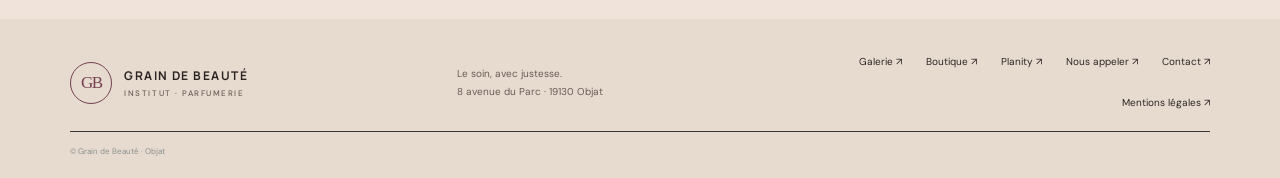
==== commit ebfdf243: "Remove background behind Guinot logo" ====
--- a/public/index.html
+++ b/public/index.html
@@ -9,7 +9,7 @@
   <link rel="preconnect" href="https://fonts.googleapis.com">
   <link rel="preconnect" href="https://fonts.gstatic.com" crossorigin>
   <link href="https://fonts.googleapis.com/css2?family=DM+Sans:wght@400;500;600;700&family=Manrope:wght@400;500;600;700;800&display=swap" rel="stylesheet">
-  <link rel="stylesheet" href="style.css?v=20261001c">
+  <link rel="stylesheet" href="style.css?v=20261001d">
 </head>
 <body>
   <div class="topline"><span>Institut de beauté & parfumerie · Objat</span><a href="tel:+33555258005">05 55 25 80 05</a></div>
--- a/public/style.css
+++ b/public/style.css
@@ -58,7 +58,7 @@
 
 /* Logos de marque lisibles sur leurs fonds respectifs. */
 .lpg-brand-logo{display:block;width:76px;height:76px;object-fit:cover;margin:0 0 24px;border:1px solid rgba(255,255,255,.18)}
-.feature-brand-logo{display:block;width:128px;height:48px;padding:5px 9px;object-fit:contain;background:var(--ink);margin:0 0 24px}
+.feature-brand-logo{display:block;width:128px;height:48px;padding:0;object-fit:contain;object-position:left center;background:transparent;margin:0 0 24px}
 .shop-cta{display:flex;align-items:center;justify-content:space-between;gap:32px;background:var(--ink);color:#fff;padding-top:72px;padding-bottom:72px}
 .shop-cta h2{font:500 clamp(38px,5vw,66px)/1.02 var(--display);letter-spacing:-.065em;margin:18px 0}
 .shop-cta h2 em{font-style:normal;font-weight:400;color:#aee7e9}
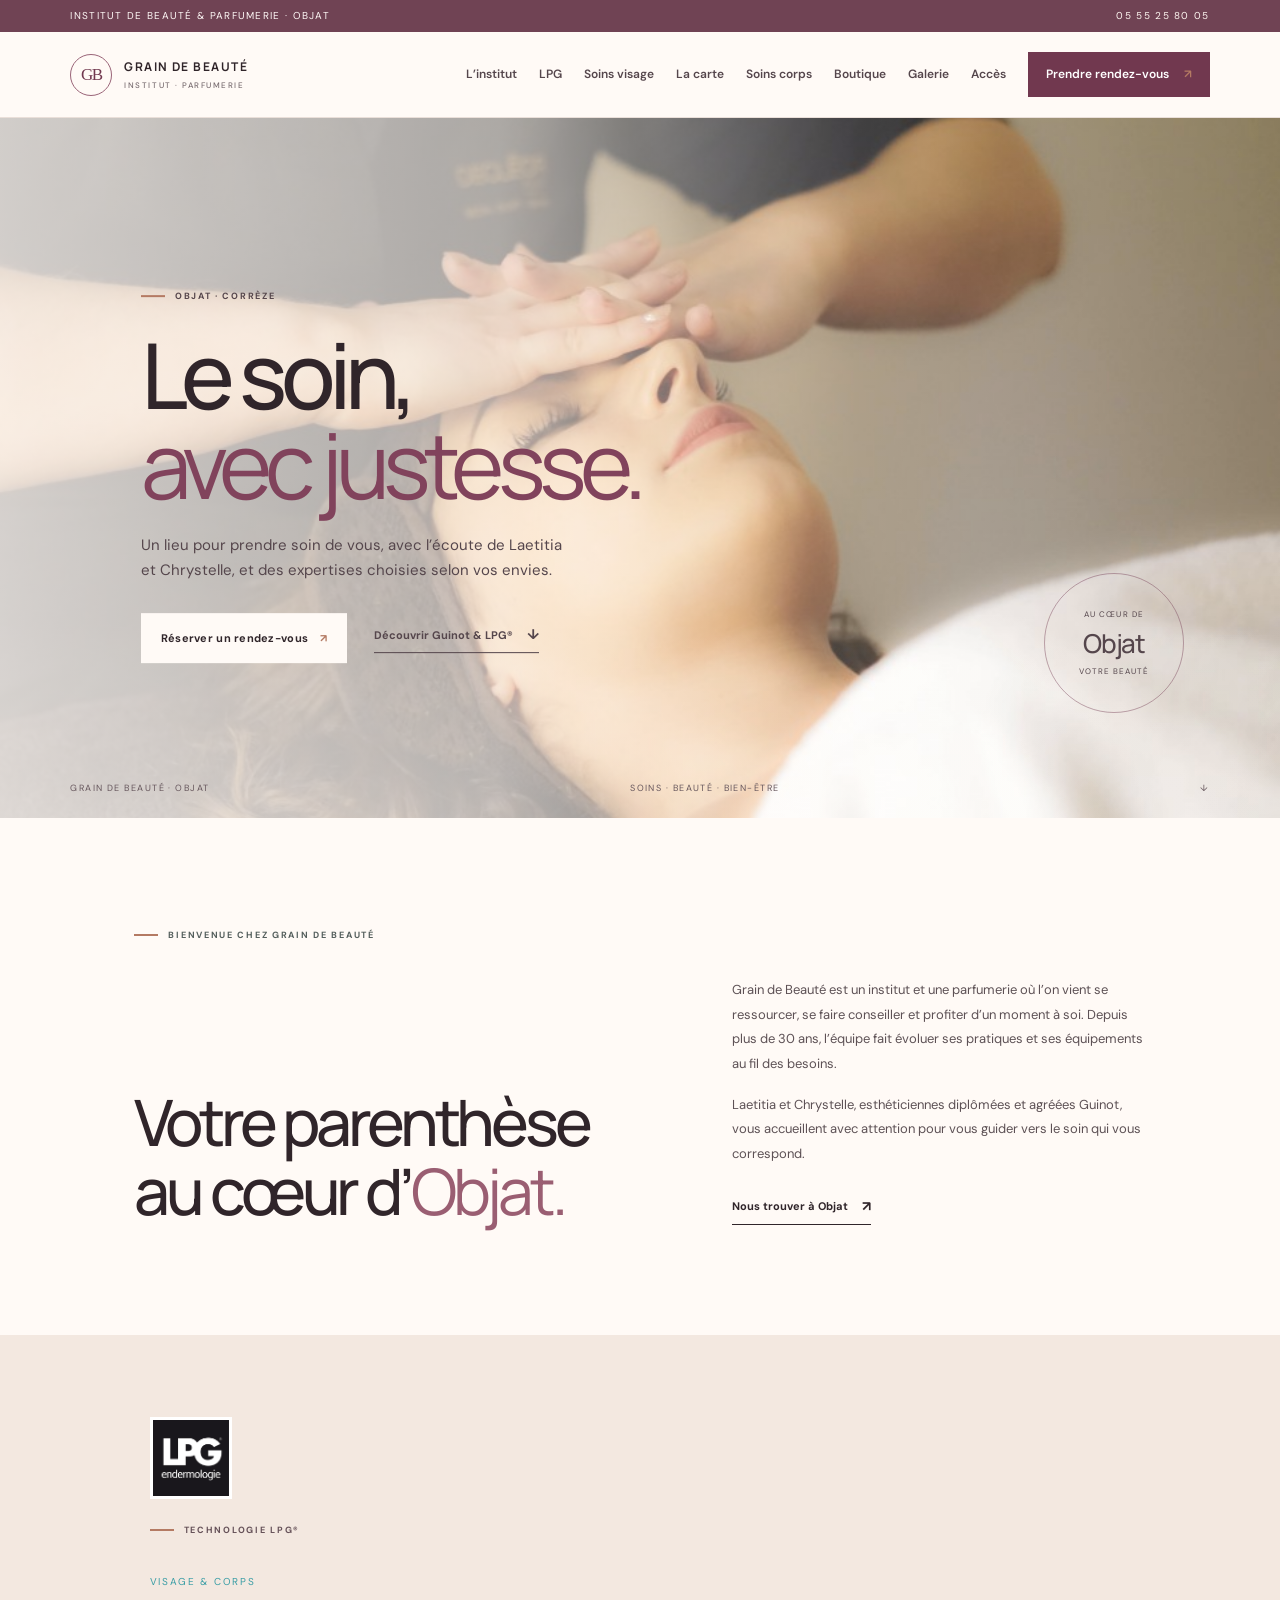
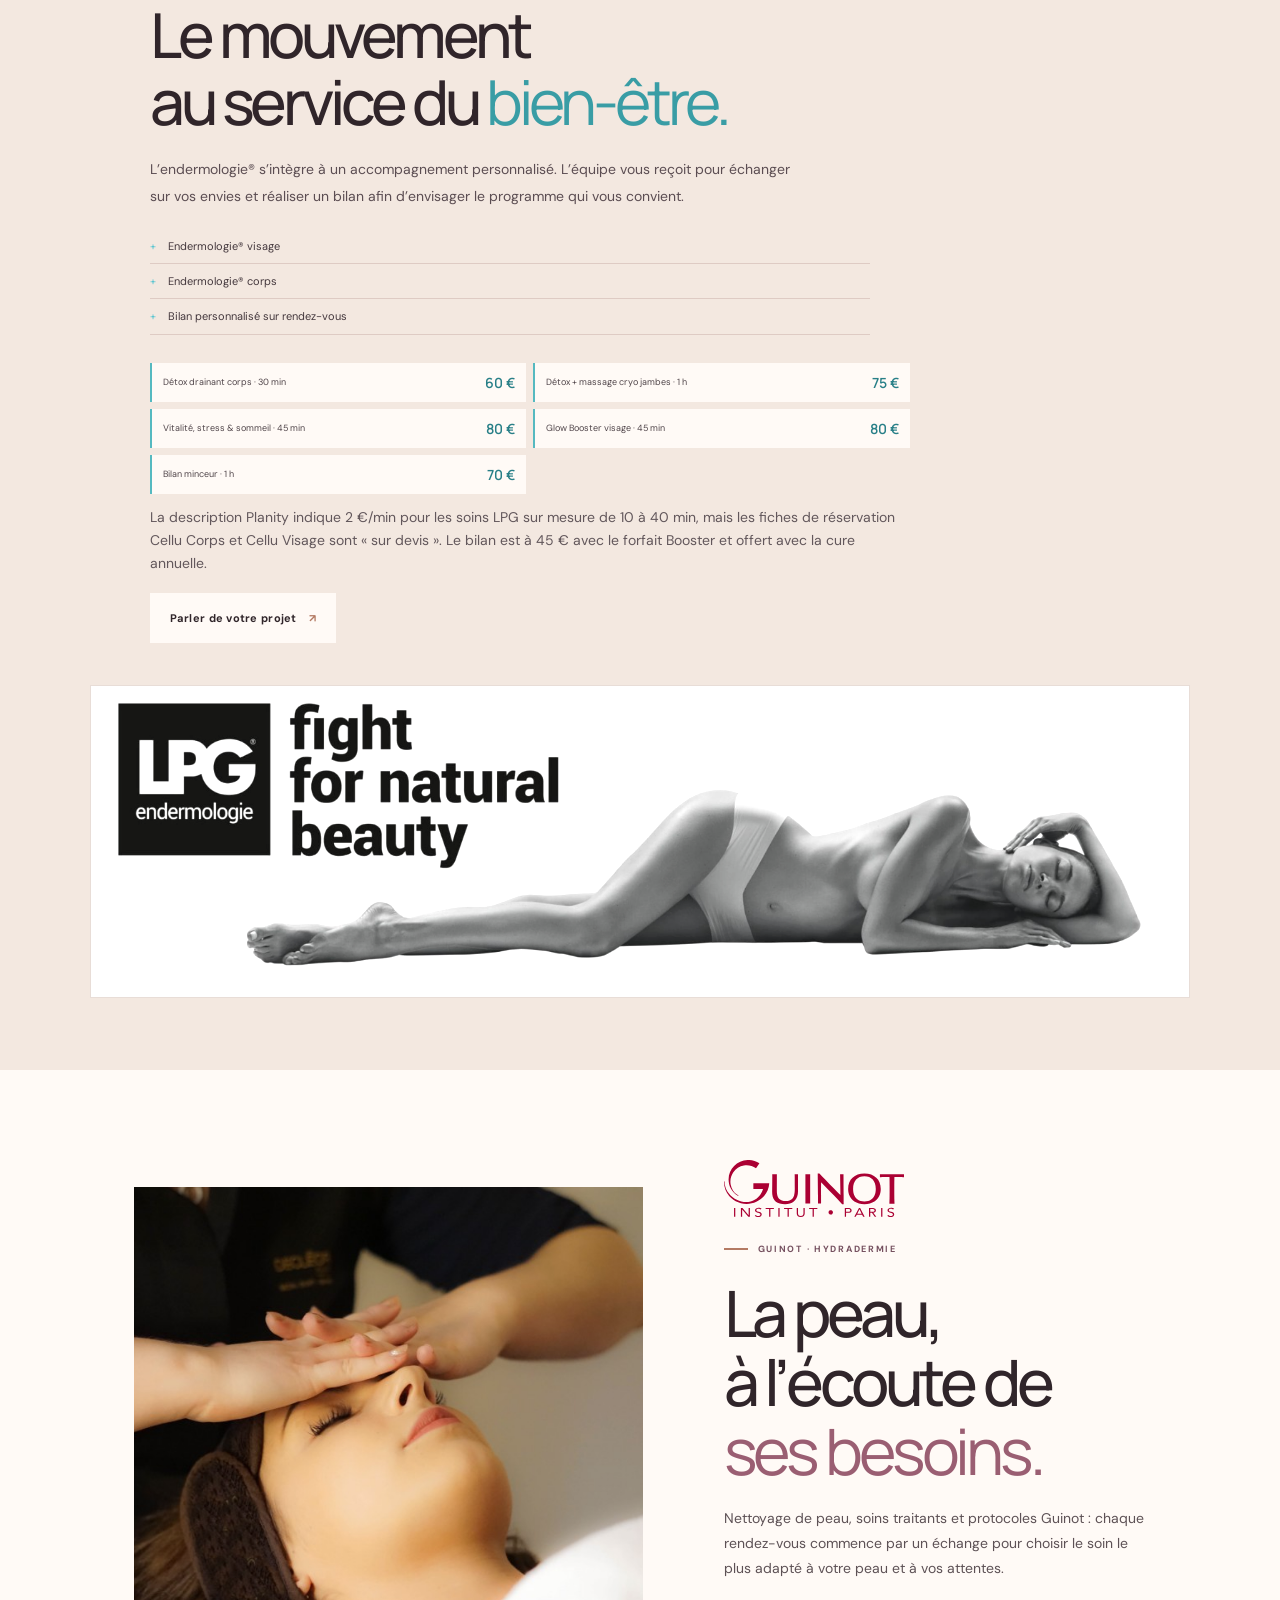
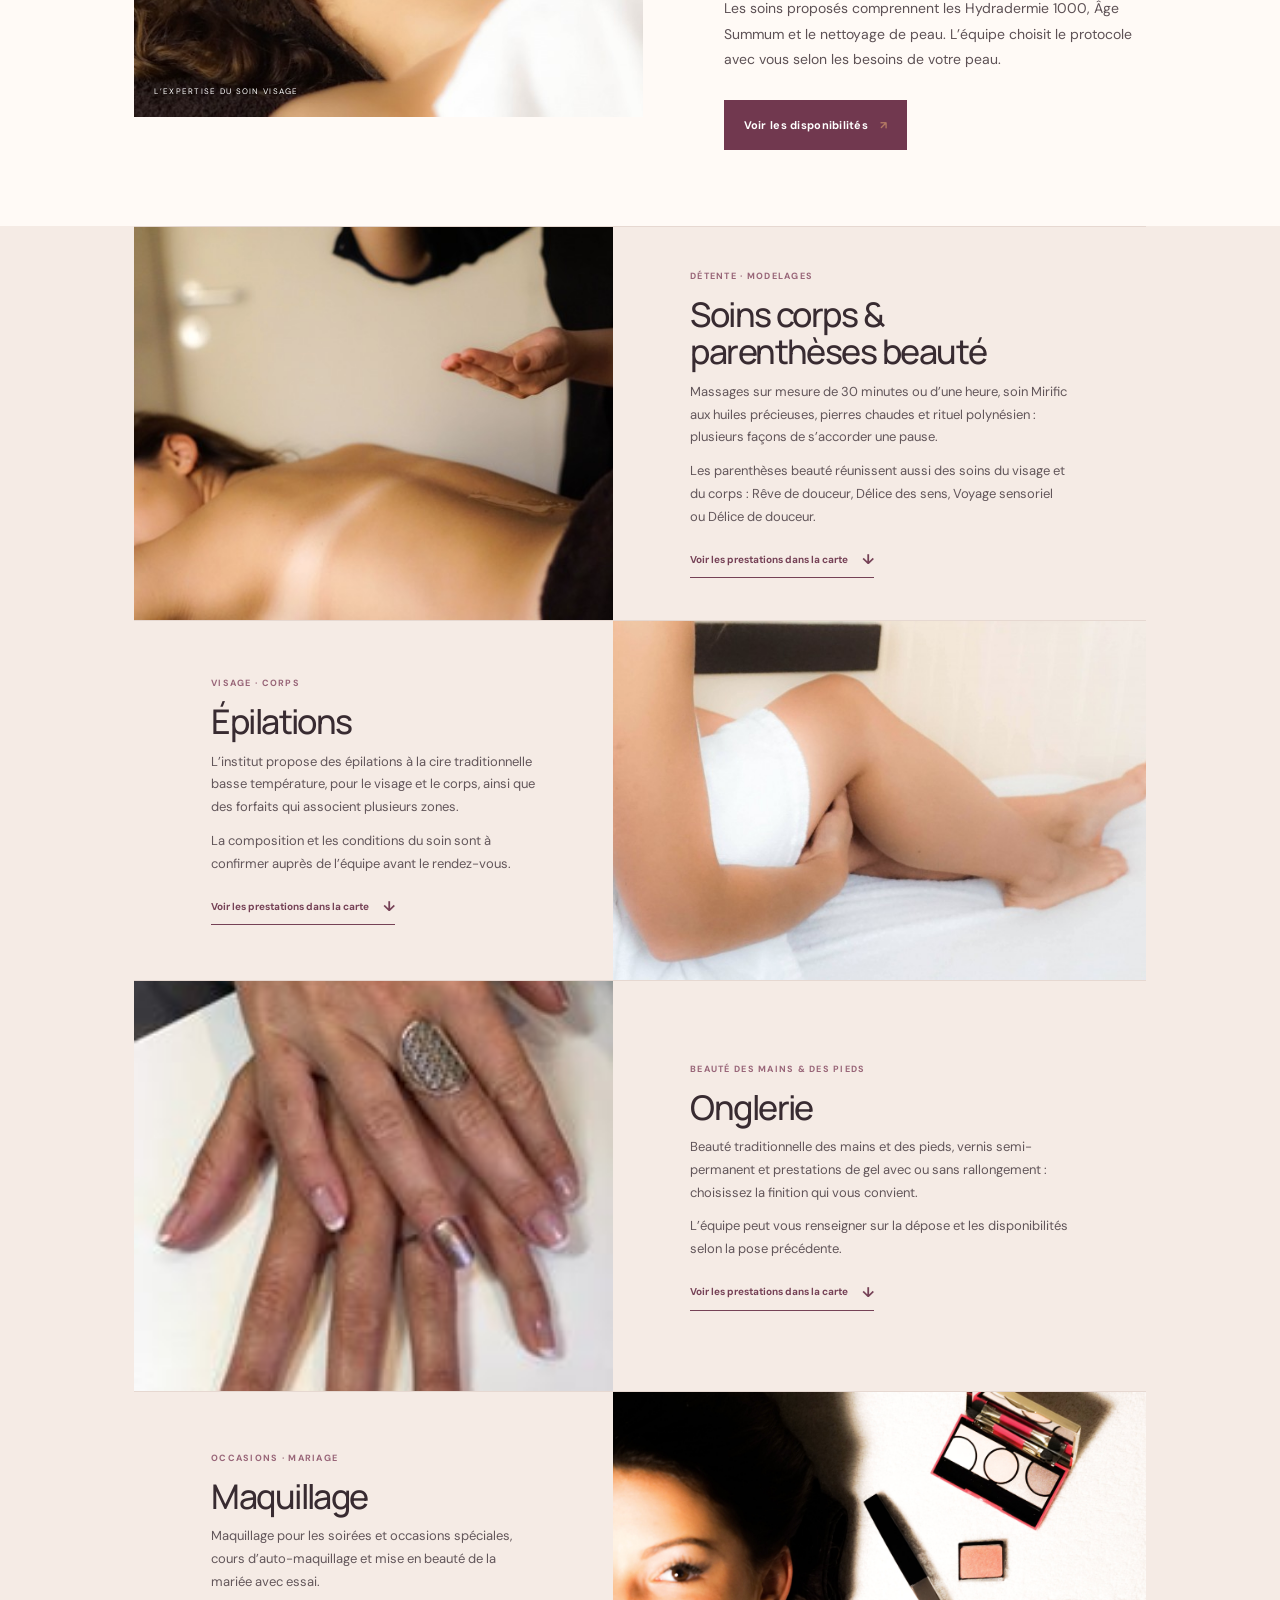
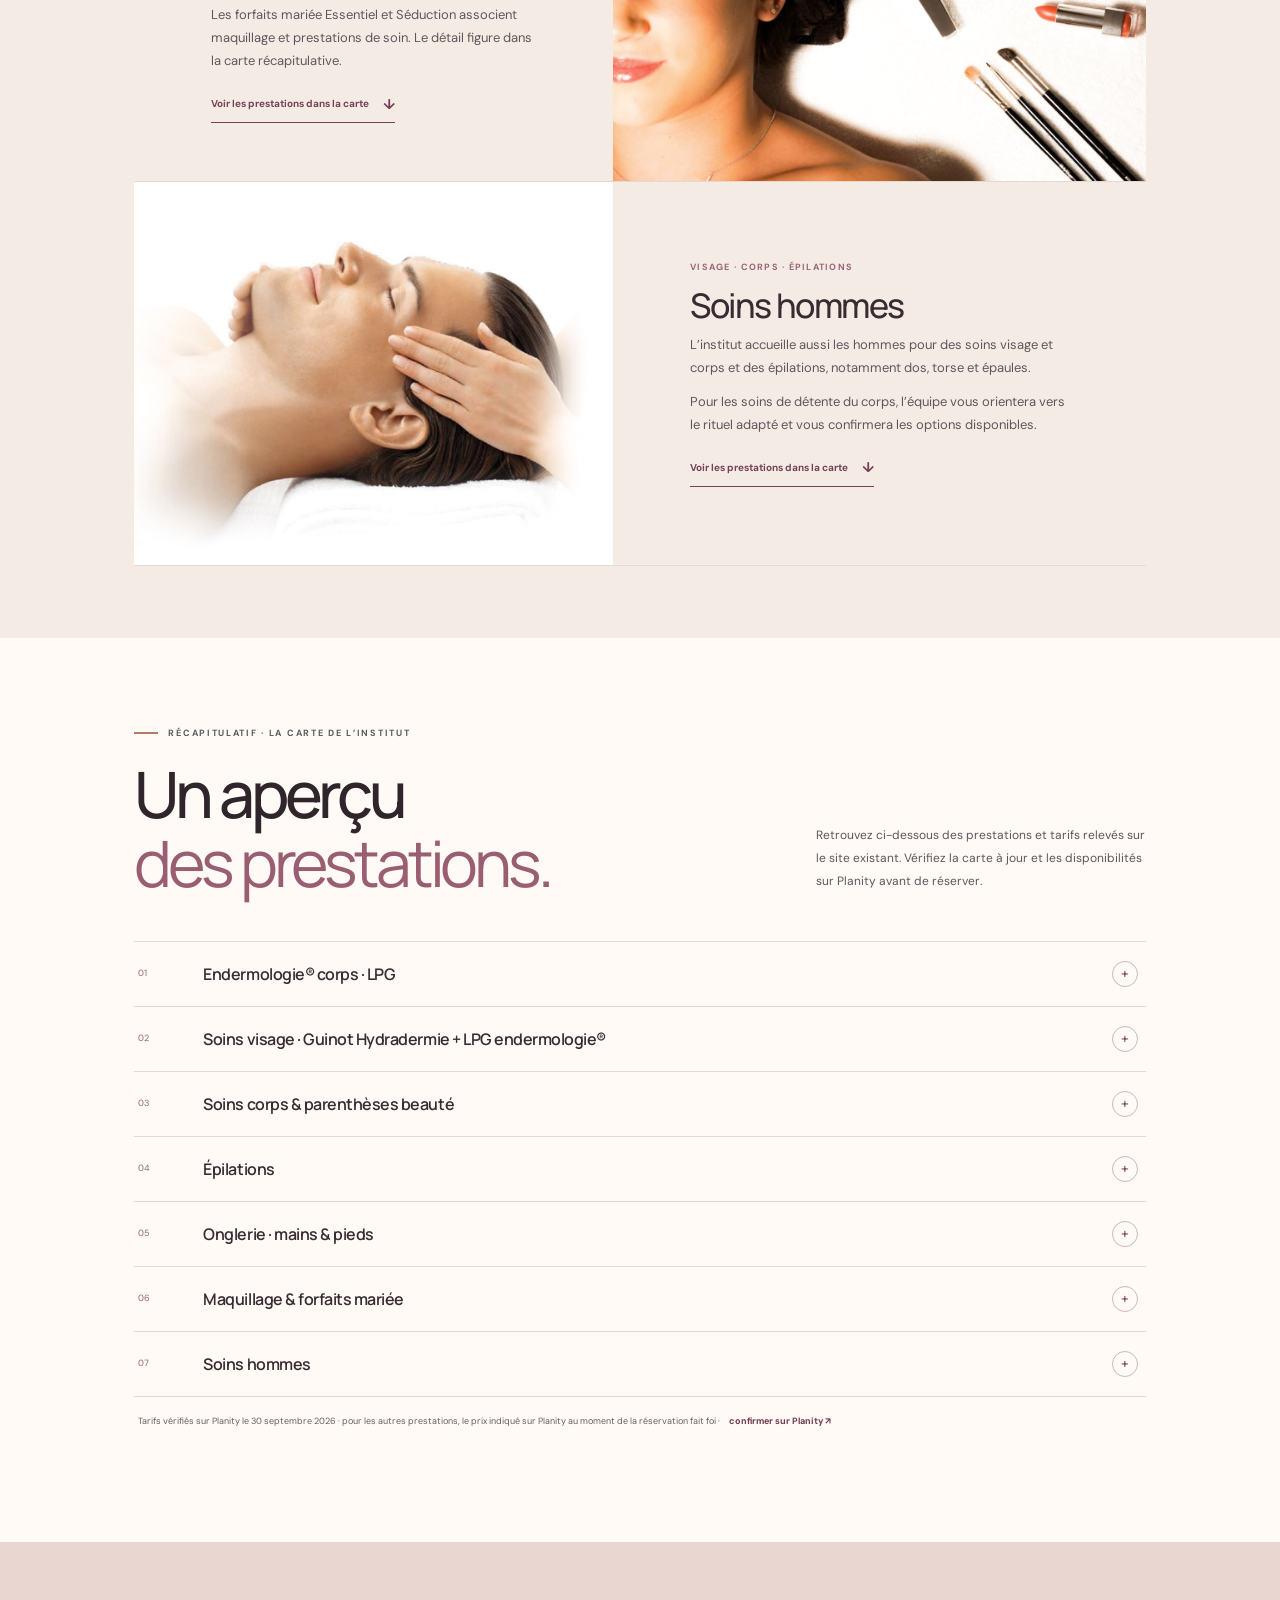
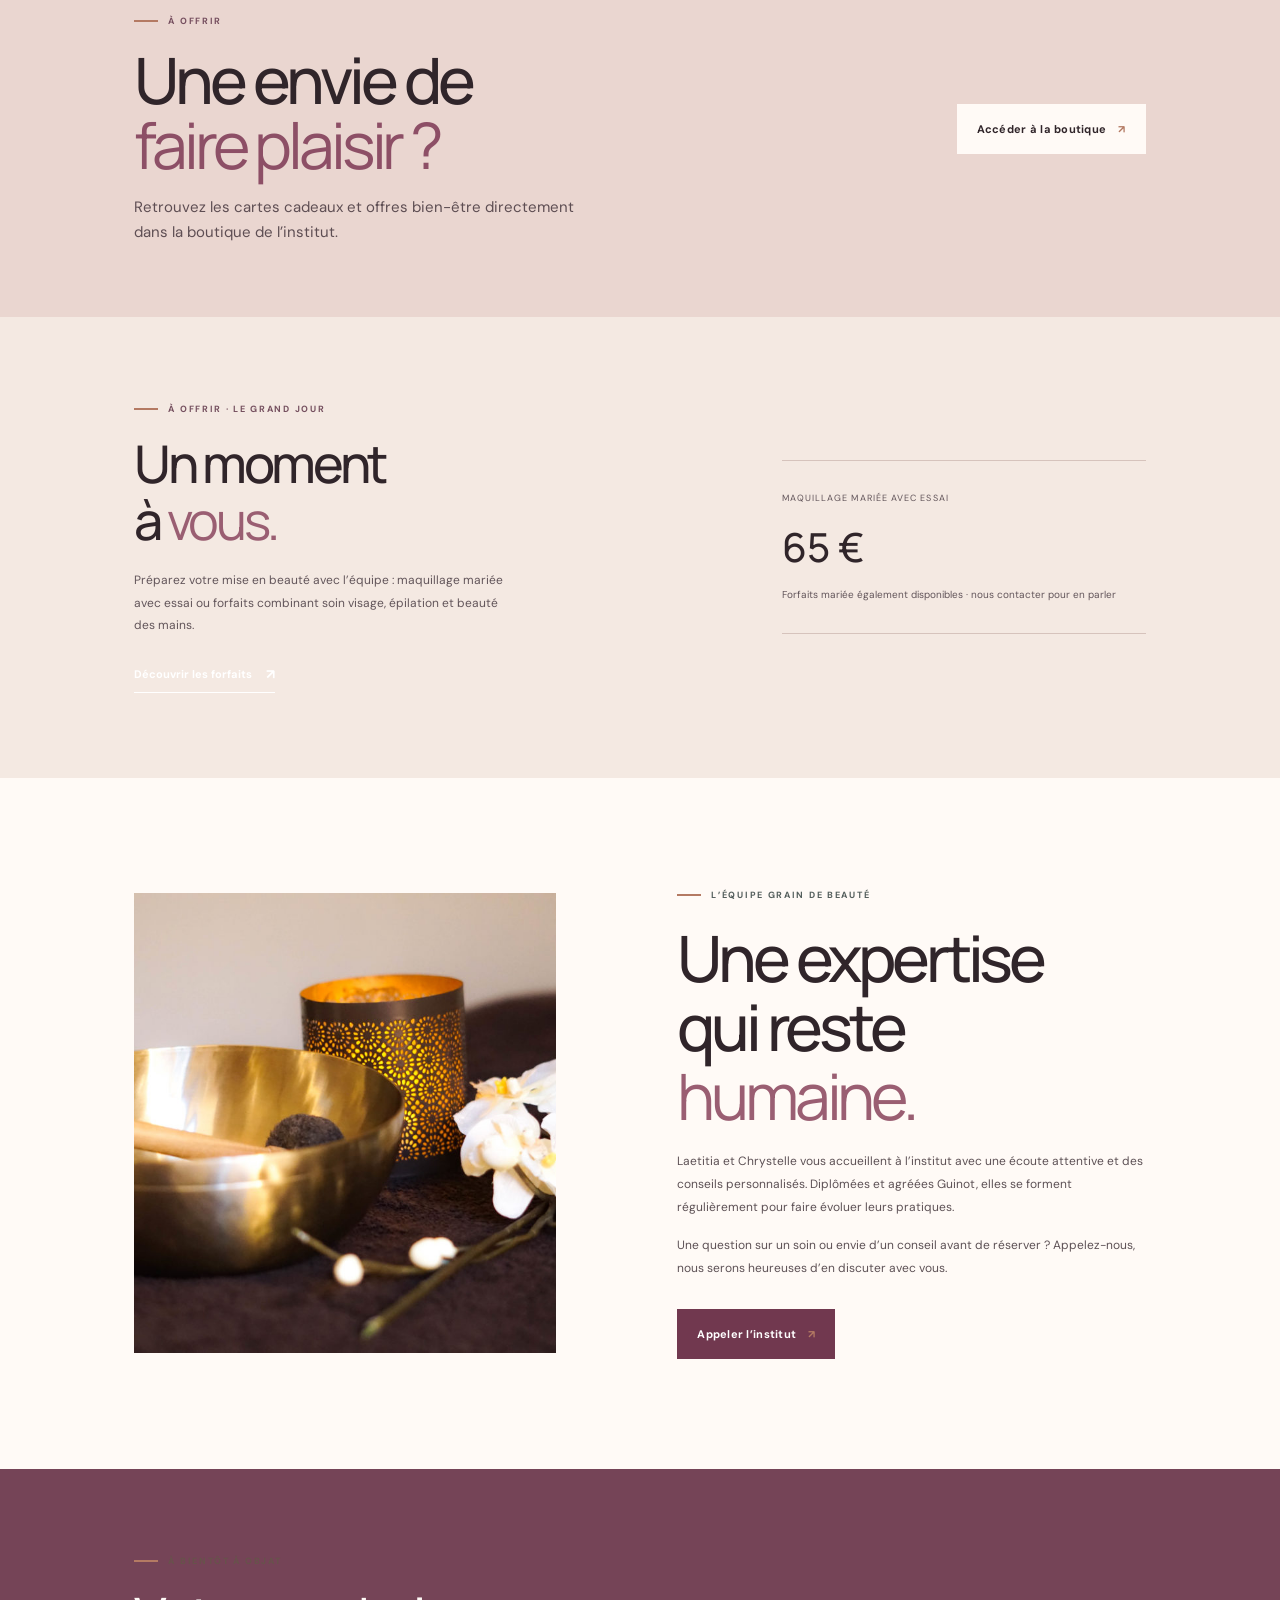
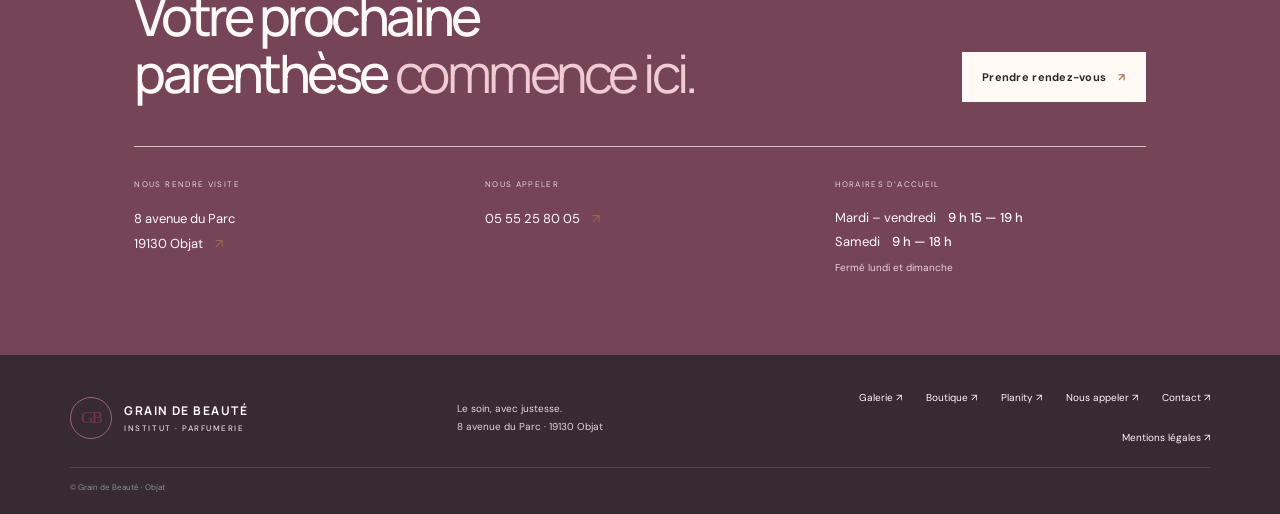
==== commit a4c2bbf3: "Retouch Grain de Beauté visual style" ====
--- a/public/index.html
+++ b/public/index.html
@@ -9,7 +9,7 @@
   <link rel="preconnect" href="https://fonts.googleapis.com">
   <link rel="preconnect" href="https://fonts.gstatic.com" crossorigin>
   <link href="https://fonts.googleapis.com/css2?family=DM+Sans:wght@400;500;600;700&family=Manrope:wght@400;500;600;700;800&display=swap" rel="stylesheet">
-  <link rel="stylesheet" href="style.css?v=20261001d">
+  <link rel="stylesheet" href="style.css?v=20261001f">
 </head>
 <body>
   <div class="topline"><span>Institut de beauté & parfumerie · Objat</span><a href="tel:+33555258005">05 55 25 80 05</a></div>
--- a/public/style.css
+++ b/public/style.css
@@ -145,3 +145,112 @@
 .hero .eyebrow.light,.hero .hero-copy,.hero .light-link{color:#51443e}
 .hero-bottom{color:#66554b}
 .hero-stamp{border-color:rgba(91,68,58,.58);color:#51443e}
+
+/* Finition générale : une palette ivoire et rose poudré, avec un LPG lisible. */
+:root{--ink:#30252a;--paper:#fffaf6;--mist:#f5ebe5;--plum:#71384f;--muted:#786c70;--line:#e7d9d3}
+body{background:var(--paper);color:var(--ink)}
+.topline{background:#704354;color:#fff9f7}
+.header{background:#fffaf6;border-bottom:1px solid #eadfd9}
+.brand-mark{color:#71384f;border-color:#9a6478}
+.nav>a:not(.nav-cta){color:#55464c}
+.nav-cta,.button-dark{background:#71384f;color:#fff}
+.button-light{background:#fffaf6;color:#30252a}
+.hero{color:#30252a;background:#e9ddd6}
+.hero-image{filter:saturate(.88) brightness(1.01) contrast(.99)}
+.hero-shade{background:linear-gradient(90deg,rgba(255,250,246,.82) 0%,rgba(255,250,246,.66) 39%,rgba(255,250,246,.2) 67%,rgba(255,250,246,.01) 100%),linear-gradient(0deg,rgba(255,250,246,.18),transparent 28%)}
+.hero h1 em{color:#81435c}
+.hero .eyebrow.light,.hero .hero-copy,.hero .light-link{color:#55464c}
+.hero-stamp{border-color:rgba(113,56,79,.42);color:#55464c}
+.hero-bottom{color:#66565c}
+.intro{background:#fffaf6}
+.intro h2 em,.section-heading h2 em,.feature-copy h2 em,.price-head h2 em,.team-copy h2 em{color:#9a5e72}
+.intro-text p,.feature-copy p,.team-copy p{color:#5d5155}
+.intro-stats strong{color:#8b4c65}
+.lpg-band{display:flex;flex-direction:column;background:#f3e8e0;color:#30252a;min-height:0}
+.lpg-copy{width:min(100%,1160px);margin:0 auto;padding:82px 7% 42px;align-self:auto}
+.lpg-brand-logo{width:82px;height:82px;object-fit:contain;background:#fff;border:0;padding:3px;margin-bottom:24px}
+.lpg-copy .eyebrow.light{color:#655158}
+.lpg-copy h2{font-size:clamp(42px,5vw,62px);max-width:780px}
+.lpg-copy h2 em{color:#399da5}
+.lpg-kicker{color:#399da5}
+.lpg-copy>p:not(.lpg-kicker){color:#5b4d52;max-width:650px;font-size:14px}
+.lpg-copy ul{color:#44383d;max-width:720px}
+.lpg-copy li{border-bottom-color:#decbc4}
+.lpg-prices{max-width:760px}
+.lpg-prices>div{background:#fffaf6;border-left-color:#55b9c0}
+.lpg-prices span{color:#50454a}
+.lpg-prices strong{color:#287f87}
+.lpg-price-note{max-width:760px!important;color:#62575b!important}
+.lpg-art{width:min(100% - 14%,1240px);margin:0 auto 72px;align-self:center;min-height:0;height:auto;aspect-ratio:3.52/1;background:#fff;border:1px solid #e8ddd7}
+.lpg-photo{width:100%;height:100%;object-fit:contain;object-position:center;background:#fff}
+.lpg-photo-shade,.lpg-art .lpg-label,.lpg-art .lpg-index{display:none}
+.feature{background:#fffaf6;padding-top:84px;padding-bottom:76px;gap:8%}
+.feature-image{height:clamp(360px,43vw,530px);background:#f1e6e0}
+.feature-image img{object-position:center;filter:saturate(.92)}
+.feature-brand-logo{width:180px;height:70px;margin-bottom:18px}
+.feature-copy .eyebrow{color:#75505f}
+.feature-copy h2{font-size:clamp(42px,5vw,64px)}
+.feature-copy p{font-size:14px;line-height:1.8}
+.editorial-services{background:#f5ebe5;padding-top:0;padding-bottom:72px}
+.editorial-grid{max-width:1240px}
+.editorial-card{min-height:360px;border-color:#e6d8d1}
+.editorial-card>img{max-height:410px;filter:saturate(.92) contrast(1.01)}
+.editorial-card>div{padding:42px clamp(28px,6vw,88px)}
+.editorial-card .small-index{color:#986578}
+.editorial-card h3{font-size:clamp(25px,2.7vw,34px);color:#382b31}
+.editorial-card p{font-size:13px;line-height:1.75;color:#62565a}
+.editorial-card .text-link{color:#754156}
+.service-menus{background:#fffaf6;padding-top:88px;padding-bottom:96px}
+.service-menus .section-heading>p{color:#61555a}
+.menu-accordion{border-color:#e5d7d1}
+.menu-accordion:last-of-type{border-color:#e5d7d1}
+.menu-accordion summary strong{color:#382b31}
+.menu-accordion summary>span:first-child{color:#976075}
+.menu-accordion summary>span:last-child{border-color:#cbb8be;color:#78445a}
+.menu-content>p,.menu-items small,.menu-note{color:#6a5e62}
+.menu-items{border-color:#e7dbd6}
+.menu-items>div{border-color:#e7dbd6}
+.shop-cta{background:#ead6d0;color:#30252a}
+.shop-cta h2 em{color:#8d4f66}
+.shop-cta p{color:#5e4e53}
+.shop-cta .eyebrow{color:#754e5e}
+.bridal{background:#f4e9e2;color:#30252a}
+.bridal .eyebrow.light{color:#75505f}
+.bridal h2 em{color:#9a5e72}
+.bridal-note>p,.bridal-price span,.bridal-price small{color:#62555a}
+.bridal-price{border-color:#d6c3bc}
+.team{background:#fffaf6}
+.contact{background:#754457;color:#fffaf7}
+.contact h2 em{color:#f0cbd3}
+.contact-label,.contact-grid small{color:#ead2da}
+.contact-grid a,.contact-grid p{color:#fffaf7}
+.footer{background:#372a30;color:#fffaf7}
+.footer-brand small,.footer>p{color:#e5d6db}
+.copyright{border-color:#58434d}
+.mobile-book{background:#71384f}
+
+@media(max-width:930px){
+  .lpg-copy{padding:64px 7% 28px}
+  .lpg-art{width:86%;margin-bottom:56px}
+  .feature{padding-top:65px;padding-bottom:56px}
+}
+@media(max-width:760px){
+  .hero{color:#30252a}
+  .hero-shade{background:linear-gradient(90deg,rgba(255,250,246,.79),rgba(255,250,246,.48) 65%,rgba(255,250,246,.12)),linear-gradient(0deg,rgba(255,250,246,.16),transparent 35%)}
+  .hero .eyebrow.light,.hero .hero-copy,.hero .light-link{color:#55464c}
+  .lpg-copy{padding:56px 7% 24px}
+  .lpg-brand-logo{width:68px;height:68px;margin-bottom:19px}
+  .lpg-copy h2{font-size:clamp(38px,10vw,50px)}
+  .lpg-copy>p:not(.lpg-kicker){font-size:13px}
+  .lpg-art{width:86%;aspect-ratio:1.8/1;margin-bottom:45px}
+  .feature{padding-top:58px;padding-bottom:38px}
+  .feature-image{height:300px}
+  .feature-brand-logo{width:158px;height:62px;margin-bottom:14px}
+  .feature-copy p{font-size:13px}
+  .editorial-services{padding-bottom:52px}
+  .editorial-card{padding:22px 0}
+  .editorial-card>img{height:210px;min-height:210px;max-height:230px}
+  .editorial-card>div{padding:18px 4px 4px}
+  .service-menus{padding-top:58px;padding-bottom:65px}
+  .contact{background:#754457}
+}
